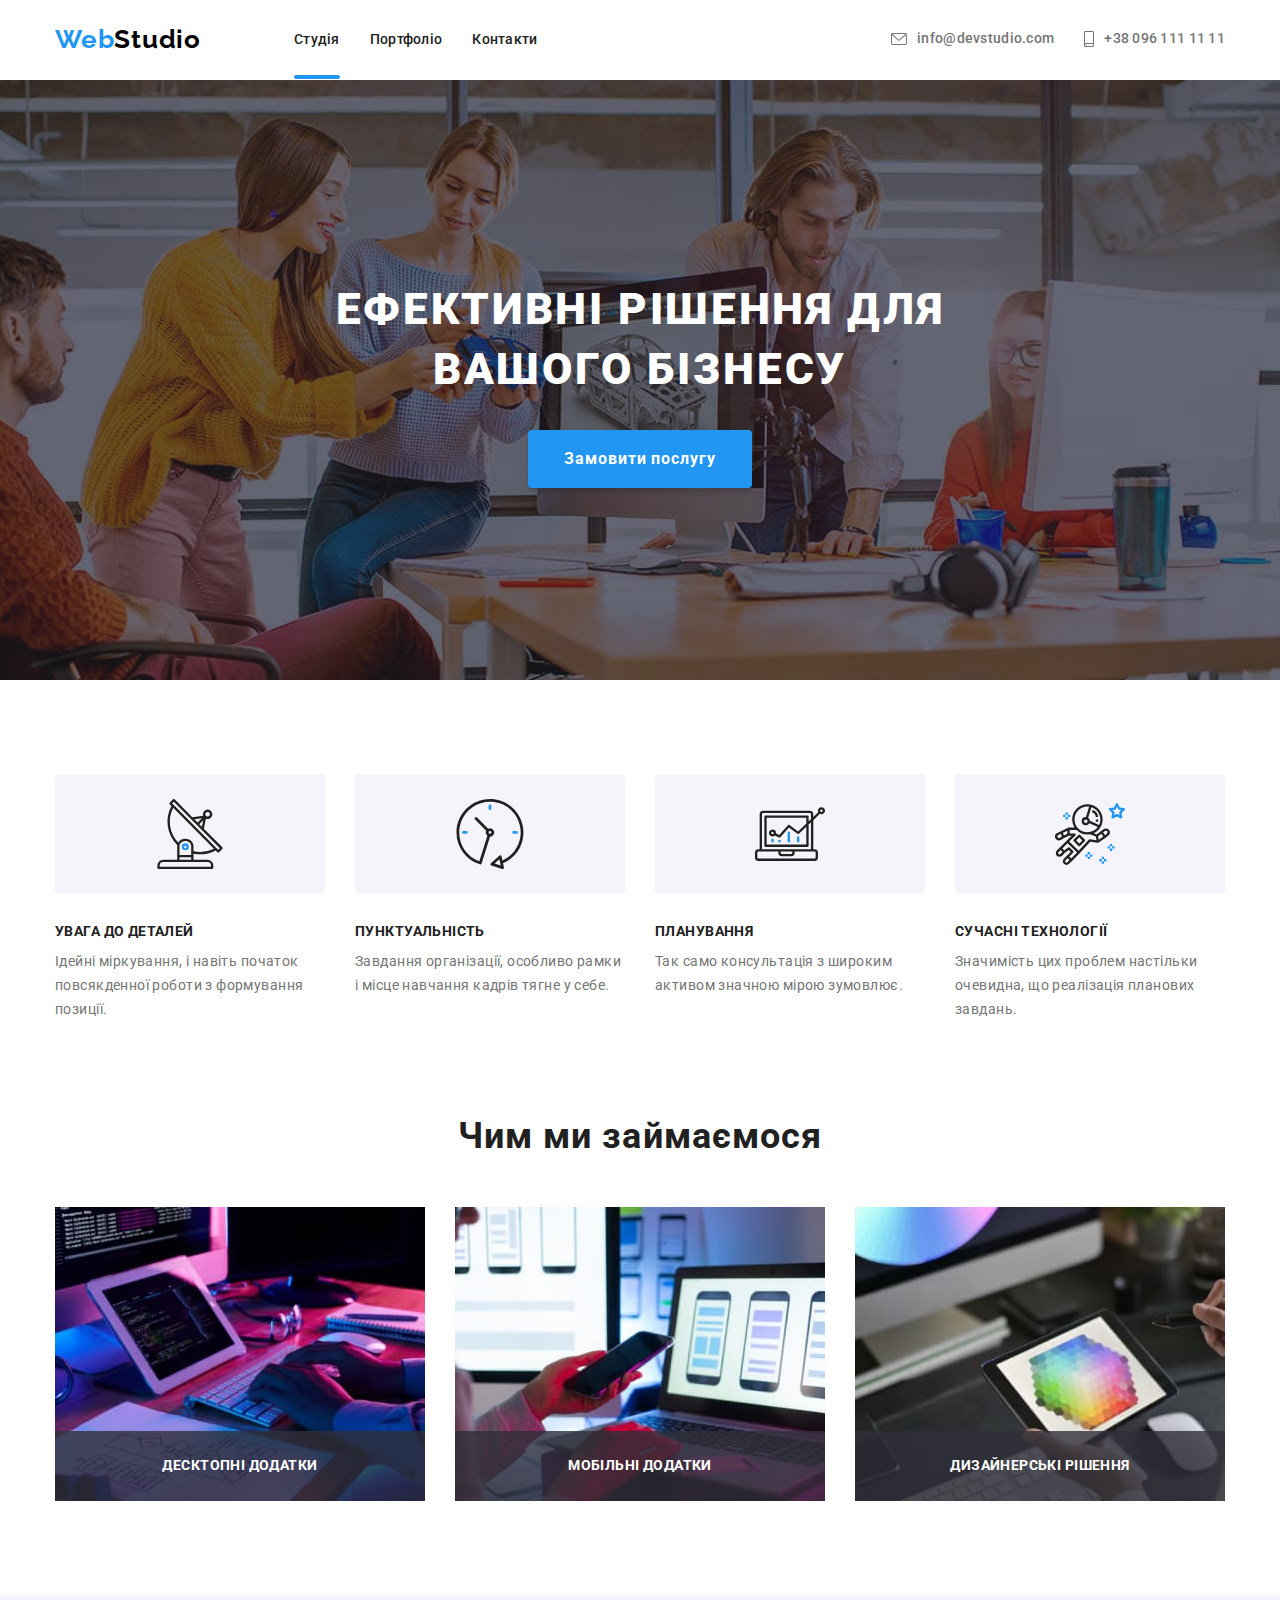
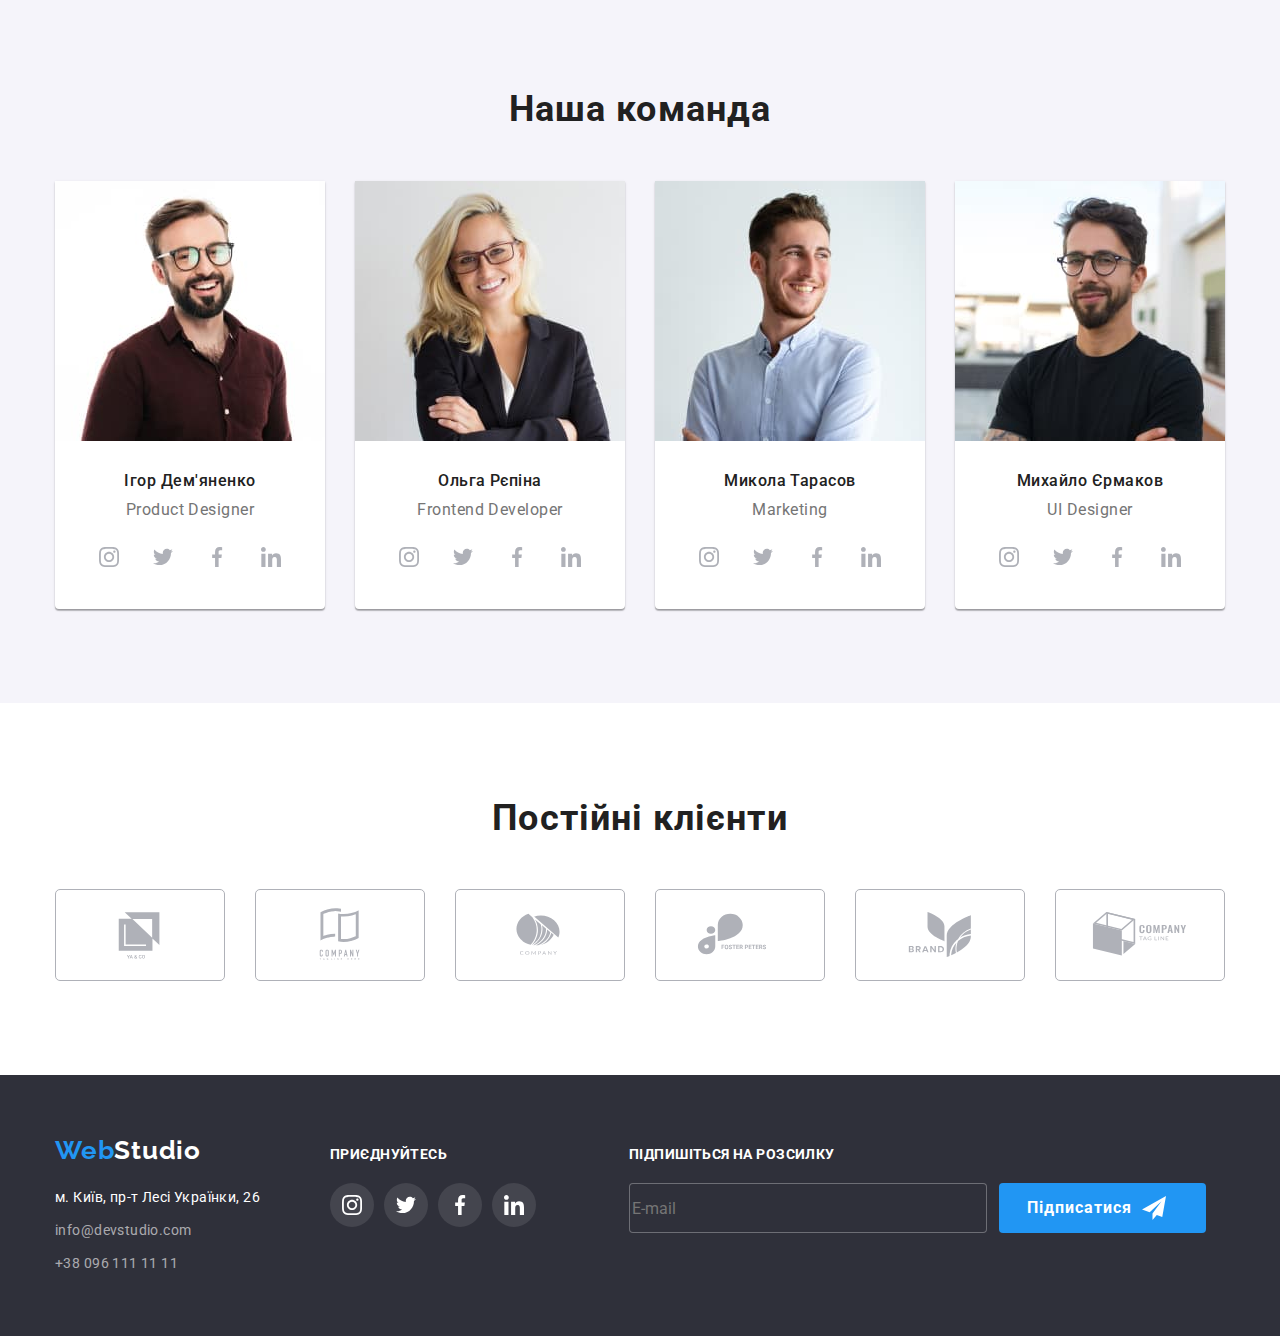
==== index.html @ b19c4679 "start" ====
<!DOCTYPE html>
<html lang="uk">

<head>
  <meta charset="UTF-8">
  <meta http-equiv="X-UA-Compatible" content="IE=edge">
  <meta name="viewport" content="width=device-width, initial-scale=1.0">
  <title>Студія</title>
  <link rel="preconnect" href="https://fonts.googleapis.com">
  <link rel="preconnect" href="https://fonts.gstatic.com" crossorigin>
  <link href="https://fonts.googleapis.com/css2?family=Raleway:wght@700&family=Roboto:wght@400;500;700;900&display=swap"
    rel="stylesheet">
  <link rel="stylesheet" href="https://cdnjs.cloudflare.com/ajax/libs/modern-normalize/1.1.0/modern-normalize.min.css">
  <!-- <link rel="stylesheet" href="./css/styles.css"> -->
  <link rel="stylesheet" href="./css/main.min.css">
</head>

<body class="site-body">
  <header class="header">
    <div class="container wrapper">
      <nav class="menu">
        <a href="" class="header-logo link"><span class="span-logo">Web</span>Studio</a>
        <ul class="header-list list">
          <li class="menu__item"><a class="menu__link current link" href="./index.html">Студія</a></li>
          <li class="menu__item"><a class="menu__link link" href="./portfolio.html">Портфоліо</a></li>
          <li class="menu__item"><a class="menu__link link" href="">Контакти</a></li>
        </ul>
      </nav>
      <ul class="header-contact list">
        <li class="header-contact__item"><a class="header-contact__mail  link" href="mailto:info@devstudio.com">
            <svg class="header-contact__icon" width="16" height="12">
              <use href="./images/symbol-defs.svg#icon-envelope"></use>
            </svg>info@devstudio.com</a>
        </li>
        <li class="header-contact__item"><a class="header-contact__tel  link" href="tel:+380961111111">
            <svg class="header-contact__icon" width="10" height="16">
              <use href="./images/symbol-defs.svg#icon-smartphone"></use>
            </svg>+38 096 111 11 11</a></li>
      </ul>
    </div>
  </header>
  <main>
    <section class="content overlay">
      <div class="container">
        <h1 class="content-title">Ефективні рішення для вашого бізнесу</h1>
        <button type="button" class="content-btn link" data-modal-open>Замовити послугу</button>
      </div>
    </section>
    <section class="text">
      <div class="container">
        <h2 class="subject">Наші переваги</h2>
        <ul class="list">
          <li class="list-desc icon-antenna">
            <h3 class="text-caption">Увага до деталей</h3>
            <p class="text-desc">Ідейні міркування, і навіть початок повсякденної роботи з формування позиції.</p>
          </li>
          <li class="list-desc icon-clock">
            <h3 class="text-caption">Пунктуальність</h3>
            <p class="text-desc">Завдання організації, особливо рамки і місце навчання кадрів тягне у себе.</p>
          </li>
          <li class="list-desc icon-diagram">
            <h3 class="text-caption">Планування</h3>
            <p class="text-desc">Так само консультація з широким активом значною мірою зумовлює.</p>
          </li>
          <li class="list-desc icon-astronaut">
            <h3 class="text-caption">Сучасні технології</h3>
            <p class="text-desc">Значимість цих проблем настільки очевидна, що реалізація планових завдань.</p>
          </li>
        </ul>
      </div>
    </section>
    <section class="main">
      <div class="container">
        <h2 class="main-subtitle">Чим ми займаємося</h2>
        <ul class="list">
          <li>
            <div class="main-list-img">
              <img src="./images/box-1.jpg" alt="програмуємо" class="" width="370" height="294">
              <p class="label">Десктопні додатки</p>
            </div>
          </li>
          <li>
            <div class="main-list-img">
              <img src="./images/box-2.jpg" alt="тестуємо" class="" width="370" height="294">
              <p class="label">Мобільні додатки</p>
            </div>
          </li>
          <li>
            <div class="main-list-img">
              <img src="./images/box-3.jpg" alt="створюємо" class="" width="370" height="294">
              <p class="label">Дизайнерські рішення</p>
            </div>
          </li>
        </ul>
      </div>
    </section>
    <section class="headline">
      <div class="container">
        <h2 class="headline-title">Наша команда</h2>
        <ul class="list headline-container">
          <li class="headline-img"><img class="" src="./images/img.jpg" alt="Ігор Дем'яненко" width="270" height="260">
            <div class="desc-text">
              <h3 class="headline-desc">Ігор Дем'яненко</h3>
              <p class="headline-text">Product Designer</p>
              <ul class="headline-soc list">
                <li class="headline-social">
                  <a href="" class="social-soc link">
                    <svg class="headline-social-soc" width="20" height="20">
                      <use href="./images/symbol-defs.svg#icon-instagram"></use>
                    </svg>
                  </a>
                </li>
                <li class="headline-social">
                  <a href="" class="social-soc link">
                    <svg class="headline-social-soc" width="20" height="20">
                      <use href="./images/symbol-defs.svg#icon-twitter"></use>
                    </svg>
                  </a>
                </li>
                <li class="headline-social">
                  <a href="" class="social-soc link">
                    <svg class="headline-social-soc" width="20" height="20">
                      <use href="./images/symbol-defs.svg#icon-facebook"></use>
                    </svg>
                  </a>
                </li>
                <li class="headline-social">
                  <a href="" class="social-soc link">
                    <svg class="headline-social-soc" width="20" height="20">
                      <use href="./images/symbol-defs.svg#icon-linkedin"></use>
                    </svg>
                  </a>
                </li>
              </ul>
            </div>
          </li>
          <li class="headline-img"><img class="" src="./images/img-1.jpg" alt="Ольга Рєпіна" width="270" height="260">
            <div class="desc-text">
              <h3 class="headline-desc">Ольга Рєпіна</h3>
              <p class="headline-text">Frontend Developer</p>
              <ul class="headline-soc list">
                <li class="headline-social">
                  <a href="" class="social-soc link">
                    <svg class="headline-social-soc" width="20" height="20">
                      <use href="./images/symbol-defs.svg#icon-instagram"></use>
                    </svg>
                  </a>
                </li>
                <li class="headline-social">
                  <a href="" class="social-soc link">
                    <svg class="headline-social-soc" width="20" height="20">
                      <use href="./images/symbol-defs.svg#icon-twitter"></use>
                    </svg>
                  </a>
                </li>
                <li class="headline-social">
                  <a href="" class="social-soc link">
                    <svg class="headline-social-soc" width="20" height="20">
                      <use href="./images/symbol-defs.svg#icon-facebook"></use>
                    </svg>
                  </a>
                </li>
                <li class="headline-social">
                  <a href="" class="social-soc link">
                    <svg class="headline-social-soc" width="20" height="20">
                      <use href="./images/symbol-defs.svg#icon-linkedin"></use>
                    </svg>
                  </a>
                </li>
              </ul>
            </div>
          </li>
          <li class="headline-img"><img class="" src="./images/img-2.jpg" alt="Микола Тарасов" width="270" height="260">
            <div class="desc-text">
              <h3 class="headline-desc">Микола Тарасов</h3>
              <p class="headline-text">Marketing</p>
              <ul class="headline-soc list">
                <li class="headline-social">
                  <a href="" class="social-soc link">
                    <svg class="headline-social-soc" width="20" height="20">
                      <use href="./images/symbol-defs.svg#icon-instagram"></use>
                    </svg>
                  </a>
                </li>
                <li class="headline-social">
                  <a href="" class="social-soc link">
                    <svg class="headline-social-soc" width="20" height="20">
                      <use href="./images/symbol-defs.svg#icon-twitter"></use>
                    </svg>
                  </a>
                </li>
                <li class="headline-social">
                  <a href="" class="social-soc link">
                    <svg class="headline-social-soc" width="20" height="20">
                      <use href="./images/symbol-defs.svg#icon-facebook"></use>
                    </svg>
                  </a>
                </li>
                <li class="headline-social">
                  <a href="" class="social-soc link">
                    <svg class="headline-social-soc" width="20" height="20">
                      <use href="./images/symbol-defs.svg#icon-linkedin"></use>
                    </svg>
                  </a>
                </li>
              </ul>
            </div>
          </li>
          <li class="headline-img"><img class="" src="./images/img-3.jpg" alt="Михайло Єрмаков" width="270"
              height="260">
            <div class="desc-text">
              <h3 class="headline-desc">Михайло Єрмаков</h3>
              <p class="headline-text">UI Designer</p>
              <ul class="headline-soc list">
                <li class="headline-social">
                  <a href="" class="social-soc link">
                    <svg class="headline-social-soc" width="20" height="20">
                      <use href="./images/symbol-defs.svg#icon-instagram"></use>
                    </svg>
                  </a>
                </li>
                <li class="headline-social">
                  <a href="" class="social-soc link">
                    <svg class="headline-social-soc" width="20" height="20">
                      <use href="./images/symbol-defs.svg#icon-twitter"></use>
                    </svg>
                  </a>
                </li>
                <li class="headline-social">
                  <a href="" class="social-soc link">
                    <svg class="headline-social-soc" width="20" height="20">
                      <use href="./images/symbol-defs.svg#icon-facebook"></use>
                    </svg>
                  </a>
                </li>
                <li class="headline-social">
                  <a href="" class="social-soc link">
                    <svg class="headline-social-soc" width="20" height="20">
                      <use href="./images/symbol-defs.svg#icon-linkedin"></use>
                    </svg>
                  </a>
                </li>
              </ul>
            </div>
          </li>
        </ul>
      </div>
    </section>
    <section class="company">
      <div class="container">
        <h2 class="logo-container">Постійні клієнти</h2>
        <ul class="company-container list">
          <li class="company-list">
            <a href="" class="company-container-list link">
              <svg width="106" height="60">
                <use href="./images/symbol-defs.svg#icon-Logo-1"></use>
              </svg>
            </a>
          </li>
          <li class="company-list">
            <a href="" class="company-container-list link">
              <svg width="106" height="60">
                <use href="./images/symbol-defs.svg#icon-Logo-2"></use>
              </svg>
            </a>
          </li>
          <li class="company-list">
            <a href="" class="company-container-list link">
              <svg width="106" height="60">
                <use href="./images/symbol-defs.svg#icon-Logo-3"></use>
              </svg>
            </a>
          </li>
          <li class="company-list">
            <a href="" class="company-container-list link">
              <svg width="106" height="60">
                <use href="./images/symbol-defs.svg#icon-Logo-4"></use>
              </svg>
            </a>
          </li>
          <li class="company-list">
            <a href="" class="company-container-list link">
              <svg width="106" height="60">
                <use href="./images/symbol-defs.svg#icon-Logo-5"></use>
              </svg>
            </a>
          </li>
          <li class="company-list">
            <a href="" class="company-container-list link">
              <svg width="106" height="60">
                <use href="./images/symbol-defs.svg#icon-Logo-6"></use>
              </svg>
            </a>
          </li>
        </ul>
      </div>
    </section>
  </main>
  <footer class="footer">
    <div class="container adress-part">
      <div class="">
        <a class="footer__logo link" href=""><span class="footer-span-logo">Web</span>Studio</a>
        <address class="footer__address">
          <ul class="list footer__list">
            <li class="list-footer"><a class="footer__list__gps link" href="https://goo.gl/maps/CPtrU1FHBa2aNyZL9"
                target="_blank" rel="noopener noreferrer nofollow">м. Київ, пр-т Лесі Українки, 26</a>
            </li>
            <li class="list-footer"><a class="footer__list__mail link"
                href="mailto:info@devstudio.com">info@devstudio.com</a>
            </li>
            <li><a class="footer__list__tel link" href="tel:+380961111111">+38 096 111 11 11</a></li>
          </ul>
        </address>
      </div>
      <div class="social__container">
        <h2 class="social__container__title">Приєднуйтесь</h2>
        <ul class="footer__soc list">
          <li class="footer__soc__iten"><a href="" class="footer__soc__link link">
              <svg width="20" height="20">
                <use href="./images/symbol-defs.svg#icon-instagram"></use>
              </svg>
            </a></li>
          <li class="footer__soc__iten"><a href="" class="footer__soc__link link">
              <svg width="20" height="20">
                <use href="./images/symbol-defs.svg#icon-twitter"></use>
              </svg>
            </a></li>
          <li class="footer__soc__iten"><a href="" class="footer__soc__link link">
              <svg width="20" height="20">
                <use href="./images/symbol-defs.svg#icon-facebook"></use>
              </svg>
            </a></li>
          <li class="footer__soc__iten"><a href="" class="footer__soc__link link">
              <svg width="20" height="20">
                <use href="./images/symbol-defs.svg#icon-linkedin"></use>
              </svg>
            </a></li>
        </ul>
      </div>
      <form class="form-mailing-list">
        <div class="mailing">
          <h2 class="mailing__title">Підпишіться на розсилку</h2>
          <div class="mailing__footer">
            <label>
              <input type="email" name="user-email" placeholder="E-mail" required class="mailing__list__mail">
            </label>
            <button type="submit" class="mailing__list__btn">Підписатися
              <svg class="mailing__list__icon" width="24" height="24">
                <use href="./images/symbol-defs.svg#icon-icon-send-1"></use>
              </svg>
            </button>
          </div>
        </div>
      </form>
    </div>
  </footer>
  <div class="backdrop is-hidden" data-modal>
    <div class="modal">
      <button type="button" class="modal-close" data-modal-close>
        <svg class="modal-close-icon" width="18" height="18">
          <use href="./images/symbol-defs.svg#icon-close"></use>
        </svg>
      </button>
      <p class="form-title">Залиште свої дані, ми вам передзвонимо</p>
      <form class="modal-form">
        <label class="modal-title">Ім'я</label>
        <div class="input-wrap">
          <input type="text" name="user-name" placeholder="Введіть ім'я" class="modal-input" required>
          <svg class="icon-wrap" width="18" height="18">
            <use href="./images/symbol-defs.svg#icon-person-black"></use>
          </svg>
        </div>
        <label class="modal-title">Телефон</label>
        <div class="input-wrap">
          <input type="tel" name="user-phone" placeholder="Номер телефону" class="modal-input" required>
          <svg class="icon-wrap" width="18" height="18">
            <use href="./images/symbol-defs.svg#icon-phone-black"></use>
          </svg>
        </div>
        <label class="modal-title">Пошта</label>
        <div class="input-wrap">
          <input type="email" name="user-email" placeholder="Пошта" class="modal-input" required>
          <svg class="icon-wrap" width="18" height="18">
            <use href="./images/symbol-defs.svg#icon-email-black"></use>
          </svg>
        </div>
        <label class="modal-title">Коментар</label>
        <div class="form-textarea"><textarea name="feedback" rows="5" placeholder="Введіть текст"
            class="modal-textarea"></textarea></div>
        <div class="input-wrap-submit">
          <label class="modal-title-submit">
            <input class="checkbox" type="checkbox" name="hobby" />
            <span class="icon-checkbox"></span>
            Погоджуюся з розсилкою та приймаю <span class="span-text">Умови
              договору</span></label>
        </div>
        <button type="submit" class="form-btn">Відправити</button>
      </form>
    </div>
  </div>
  <script src="./Js/modal.js"></script>

</body>

</html>
---- css/styles.css ----
.site-body {
    font-family: 'Roboto', sans-serif;
        background: #FFFFFF;

}
.list {
    list-style: none;
    display: flex;
    gap: 30px;
}

.link {
    text-decoration: none;
}

.link:hover{
    color: #2196F3;
}

.link:focus{
    color: #2196F3;
}

p, h1, h2, h3, h4, h5, h6{
    margin: 0;
} 
ul, ol{
    margin: 0;
    padding-left: 0;
}
img {
    display: block;
}

.current{
    position: relative;
    bottom: 0;
}

.current::after{
    position: absolute;
    bottom: -32px;
    content: '';
    display: block;
    width: 100%;
    height: 4px;
    background-color: #2196F3;
    border-radius: 2px;
}
/*------------------------HEADER----------------*/
.header{
    background: #FFFFFF;
    padding-top: 24px;
    padding-bottom: 25px;
}

.container{
    width: 1200px;
    padding-left: 15px;
    padding-right: 15px;
    margin: 0 auto;
}

.wrapper{
    display: flex;
    justify-content: space-between;
    align-items: center;
}

.header-container{
    display: flex;
    align-items: center;
}

.content-btn{
    cursor: pointer;
    border-radius: 4px;
    background: #2196F3;
        box-shadow: 0px 4px 4px rgba(0, 0, 0, 0.15);
}

.header-logo {
    font-family: 'Raleway', sans-serif;
        font-weight: 700;
        font-size: 26px;
        line-height: 1.19;
        letter-spacing: 0.03em;
        color: #000000;
        transition-property: color;
        transition-duration: 250ms;
        transition-timing-function: cubic-bezier(0.4, 0, 0.2, 1);
}

.header-list{
    margin-left: 93px;
}

.header-list-item{
    display: flex;
}

.header-list .header-link.current{
 color: #2196F3;
}

.span-logo{
    color: #2196F3;
}

.header-link {
        font-weight: 500;
        font-size: 14px;
        line-height: 1.14;
        letter-spacing: 0.02em;
        color: #212121;
        transition-property: color;
        transition-duration: 250ms;
        transition-timing-function: cubic-bezier(0.4, 0, 0.2, 1);
}


.header-mail {
    font-weight: 500;
        font-size: 14px;
        line-height: 1.14;
        letter-spacing: 0.02em;
        color: #757575;
        display: flex;
        align-items: center;
        transition-property: color;
        transition-duration: 250ms;
        transition-timing-function: cubic-bezier(0.4, 0, 0.2, 1);
}

.header-mail-item{
    fill: currentColor;
    margin-right: 10px;
}

.header-tel-item{
    fill: currentColor;
    margin-right: 10px;
}

.header-tel {
    font-weight: 500;
        font-size: 14px;
        line-height: 1.14;
        letter-spacing: 0.02em;
        color: #757575;
        display: flex;
    align-items: center;
    transition-property: color;
    transition-duration: 250ms;
    transition-timing-function: cubic-bezier(0.4, 0, 0.2, 1);
}

.header-item{
}

.header-list-item{
    display: flex;
    align-items: center;
}
/*-------------------------MAIN-------------------*/
.content {
    background: #2F303A;
    padding-top: 200px;
    padding-bottom: 200px;
}

.overlay{
    max-width: 1600px;
    height: 600px;
    margin-left: auto;
    margin-right: auto;
    background-image: linear-gradient(rgba(47, 48, 58, 0.4), rgba(47, 48, 58, 0.4)),
    url(../images/Imgb-1.jpg);
    
    background-size: cover;
    background-position: center;
    background-repeat: no-repeat;
}

.content-title {
    font-weight: 900;
    font-size: 44px;
    line-height: 1.36;
    text-align: center;
    letter-spacing: 0.06em;
    text-transform: uppercase;
    color: #FFFFFF;
    width: 696px;
    margin-left: 452px;
    margin-right: 452px;
    margin: 0 auto;
    margin-bottom: 30px;
}

.content-btn {
    font-family: inherit;
    font-weight: 700;
        font-size: 16px;
        line-height: 1.88;
        letter-spacing: 0.06em;
        color: #FFFFFF;
        margin: 0 auto;
        display: flex;
        padding: 10px 32px;
        background: #2196F3;
        border: 4px solid #2196F3;
        transition-property: background-color, transform;
        transition-duration: 250ms;
        transition-timing-function: cubic-bezier(0.4, 0, 0.2, 1);
}

.text{
   padding-top: 94px;
   padding-bottom: 94px;
}

.subject {
    font-weight: 700;
        font-size: 24px;
        line-height: 1.19;
        align-items: center;
        text-align: center;
                position: absolute;
                width: 1px;
                height: 1px;
                margin: -1px;
                border: 0;
                padding: 0;
        
                white-space: nowrap;
                clip-path: inset(100%);
                clip: rect(0 0 0 0);
                overflow: hidden;
}

.icon-antenna::before{
    display: block;
    content: "";
    height: 120px;
    background: #F5F4FA;
        border-radius: 4px;
    background-image:url(../images/antenna-1.svg);
    background-repeat: no-repeat;
    background-position: center;
    margin-bottom: 30px;
}

.icon-clock::before{
    display: block;
    content: "";
    height: 120px;
    background: #F5F4FA;
    border-radius: 4px;
    background-image: url(../images/clock-1.svg);
    background-repeat: no-repeat;
    background-position: center;
    margin-bottom: 30px;
}

.icon-diagram::before{
    display: block;
    content: "";
    height: 120px;
    background: #F5F4FA;
    border-radius: 4px;
    background-image: url(../images/diagram-1.svg);
    background-repeat: no-repeat;
    background-position: center;
    margin-bottom: 30px;
}

.icon-astronaut::before{
    display: block;
    content: "";
    height: 120px;
    background: #F5F4FA;
    border-radius: 4px;
    background-image: url(../images/astronaut-1.svg);
    background-repeat: no-repeat;
    background-position: center;
    margin-bottom: 30px;
}

.text-caption {
    font-weight: 700;
        font-size: 14px;
        line-height: 1.14;
        letter-spacing: 0.03em;
        text-transform: uppercase;
        color: #212121;
        margin-bottom: 10px;
    }

.text-desc {
        font-size: 14px;
        line-height: 1.71;
        letter-spacing: 0.03em;
        color: #757575;
}

.list-desc{
width: 270px;
}

.main{
    padding-bottom: 94px;
}

.main-subtitle {
    font-weight: 700;
        font-size: 36px;
        line-height: 1.16;
        text-align: center;
        letter-spacing: 0.03em;
        color: #212121;
        margin-bottom: 50px;
}


.main-list-img{
    position: relative;
}

.label{
    font-weight: 700;
    font-size: 14px;
    line-height: 1.14;
    text-align: center;
    letter-spacing: 0.03em;
    text-transform: uppercase;
    color: #FFFFFF;
}

.label{
    position: absolute;
    width: 370px;
    height: 70px;
    background: rgba(47, 48, 58, 0.8);
    padding-top: 27px;
    bottom: 0;
}

.headline {
    background: #F5F4FA;
    padding-top: 94px;
    padding-bottom: 94px;
}

.headline-title {
    font-weight: 700;
        font-size: 36px;
        line-height: 1.16;
        text-align: center;
        letter-spacing: 0.03em;
        color: #212121;
        margin-bottom: 50px;
}

.headline-container{
}

.headline-img{
    background: #FFFFFF;
        box-shadow: 0px 1px 3px rgba(0, 0, 0, 0.12), 0px 1px 1px rgba(0, 0, 0, 0.14), 0px 2px 1px rgba(0, 0, 0, 0.2);
        border-radius: 0px 0px 4px 4px;
}

.headline-desc {
    font-weight: 500;
        font-size: 16px;
        line-height: 1.19;
        text-align: center;
        letter-spacing: 0.03em;
        color: #212121;
        margin-bottom: 10px;
}

.headline-text {
        line-height: 1.19;
        text-align: center;
        letter-spacing: 0.03em;
        color: #757575;
}

.desc-text{
    padding-top: 30px;
    padding-bottom: 30px;
}
.headline-soc {
    display: flex;
    justify-content: center;
    gap: 10px;
    margin-top: 16px;
}

.headline-social {
    width: 44px;
    height: 44px;
}

.social-soc {
    width: 100%;
    height: 100%;
    border-radius: 50%;
    display: flex;
    align-items: center;
    justify-content: center;
    fill: #AFB1B8;
    transition-property: fill, background-color;
    transition-duration: 250ms;
    transition-timing-function: cubic-bezier(0.4, 0, 0.2, 1);
}

.social-soc:hover,
.social-soc:focus{
    background-color: #2196F3;
    fill: #FFFFFF;
}

.company{
    padding-top: 94px;
    padding-bottom: 94px;
}

.logo-container{
    font-weight: 700;
    font-size: 36px;
    line-height: 42px;
    text-align: center;
    letter-spacing: 0.03em;
    color: #212121;
    margin-bottom: 50px;
}

.company-container{
    display: flex;
    gap: 30px;
}

.company-list{
    width: calc((100% - 150px) / 6);
    height: 92px;
}

.company-container-list{
    width: 100%;
    height: 100%;
    border: 1px solid #AFB1B8;
    border-radius: 5px;
    display: flex;
    align-items: center;
    justify-content: center;
    fill: #AFB1B8;
    transition-property: border, fill;
    transition-duration: 250ms;
    transition-timing-function: cubic-bezier(0.4, 0, 0.2, 1);
}

.company-container-list:hover,
.company-container-list:focus{
    fill:#2196F3;
    border: 1px solid #2196F3
}
/*-----------------------FOOTER-------------------------*/
.footer {
    background: #2F303A;
    padding-top: 60px;
    padding-bottom: 60px;
}

.adress-part{
    display:flex ;
    align-items: baseline
}

.footer-address {
        font-style: normal;
        margin-top: 20px;
}

.foter-list{
    display: inline;
}

.footer-logo {
    font-family: 'Raleway', sans-serif;
        font-weight: 700;
        font-size: 26px;
        line-height: 1.19;
        letter-spacing: 0.03em;
        color: #FFFFFF;
        transition-duration: 250ms;
        transition-timing-function: cubic-bezier(0.4, 0, 0.2, 1);
}

.footer-span-logo{
    color: #2196F3;
}

.list-footer:not(:last-child){
    margin-bottom: 9px;

}

.footer-address-gps {
    margin-bottom: 9px;
    font-size: 14px;
        line-height: 1.71;
        letter-spacing: 0.03em;
        color: #FFFFFF;
        transition-duration: 250ms;
        transition-timing-function: cubic-bezier(0.4, 0, 0.2, 1);
        
}

.footer-mail {
    margin-bottom: 9px;
        font-size: 14px;
        line-height: 1.71;
        letter-spacing: 0.03em;
        color: rgba(255, 255, 255, 0.6);
        transition-duration: 250ms;
        transition-timing-function: cubic-bezier(0.4, 0, 0.2, 1);
}
.footer-tel {
        font-size: 14px;
        line-height: 1.71;
        letter-spacing: 0.03em;
        color: rgba(255, 255, 255, 0.6);
        transition-duration: 250ms;
        transition-timing-function: cubic-bezier(0.4, 0, 0.2, 1);
}


.soc-title{
    font-weight: 700;
    font-size: 14px;
    line-height: 1.14;
    letter-spacing: 0.03em;
    text-transform: uppercase;
    color: #FFFFFF;
    margin-bottom: 20px;
}

.footer-social{
    width: 44px;
    height: 44px;
}

.footer-social-soc{
    width: 100%;
    height: 100%;
    border-radius: 50%;
    display: flex;
    align-items: center;
    justify-content: center;
    fill: #FFFFFF;
    background: rgba(255, 255, 255, 0.1);
    transition-property: background-color;
    transition-duration: 250ms;
    transition-timing-function: cubic-bezier(0.4, 0, 0.2, 1);
}

.footer-social-soc:hover,
.footer-social-soc:focus{
    background-color: #2196F3;
    fill: #FFFFFF;
}

.footer-soc-title{
    display: flex;
    justify-content: center;
    gap: 10px;
}

.social-container{
    margin-left: 70px;
}

.mailing-list {
    margin-left: 93px;
    display: block;
}

.mailing-list-title {
    font-weight: 700;
        font-size: 14px;
        line-height: 1.14;
        letter-spacing: 0.03em;
        text-transform: uppercase;
        color: #FFFFFF;
        margin-bottom: 20px;
}

.mailing-list-footer{
    text-align: center;
    position: relative;
    display: flex;
}

.mailing-list-mail {
        background: #2F303A;
        box-sizing: border-box;
        width: 358px;
        height: 50px;
        left: 815px;
        top: 2784px;
        border: 1px solid rgba(255, 255, 255, 0.3);
        border-radius: 4px;
        transition-property: transform, filter;
            transition-duration: 250ms;
            transition-timing-function: cubic-bezier(0.4, 0, 0.2, 1);
            margin-right: 12px;
}

.mailing-list-mail:focus{
    filter: drop-shadow(0px 4px 4px rgba(0, 0, 0, 0.15));
    border: 1px solid #2196F3;
}

.mailing-list-btn {
    display: flex;
    padding-top: 5px;
    padding-right: 28px;
    padding-bottom: 5px;
    padding-left: 28px;
        left: 1185px;
        top: 2784px;
        background: #2196F3;
        border-radius: 4px;
        border: none;
        cursor: pointer;
        font-weight: 700;
            font-size: 16px;
            line-height: 2.4;
            align-items: center;
            text-align: center;
            letter-spacing: 0.06em;
            color: #FFFFFF;
            padding-right: 40px;
            transition-property: box-shadow;
                transition-duration: 250ms;
                transition-timing-function: cubic-bezier(0.4, 0, 0.2, 1);
}

.mailing-list-btn:hover, .mailing-list-btn:focus{
    box-shadow: 0px 4px 4px rgba(0, 0, 0, 0.15);
}

.mailing-list-icon {
   /* position: absolute;*/
        fill: #FFFFFF;
        margin-left: 10px;
/*
        bottom: 50%;
        transform: translateY(50%);*/
}
/*-------------------------PORTFOLIO-------------------------*/
/*--------------------------MAIN------------------------------*/
.header-body{
    border-bottom: 1px solid #ECECEC;
}

.main-btn{
    font-family: inherit;
    font-weight: 500;
        font-size: 16px;
        line-height: 1.62;
        text-align: center;
        letter-spacing: 0.03em;
        color: #212121;
        transition-property: background-color, box-shadow, color;
        transition-duration: 250ms;
        transition-timing-function: cubic-bezier(0.4, 0, 0.2, 1);
}

/*.container-main:hover,
.container-main:focus{
    box-shadow: 0px 3px 1px rgba(0, 0, 0, 0.1), 0px 1px 2px rgba(0, 0, 0, 0.08), 0px 2px 2px rgba(0, 0, 0, 0.12);
        border-radius: 4px;
        background-color: #2196F3;
            color: #FFFFFF;
}*/

.main-btn:hover,
.main-btn:focus{
    background-color: #2196F3;
    color: #FFFFFF;
    box-shadow: 0px 3px 1px rgba(0, 0, 0, 0.1), 0px 1px 2px rgba(0, 0, 0, 0.08), 0px 2px 2px rgba(0, 0, 0, 0.12);
}

.main-title{
    font-weight: 700;
        font-size: 18px;
        line-height: 2;
        letter-spacing: 0.06em;
        color: #212121;
        margin-bottom: 4px;
        transition-duration: 250ms;
        transition-timing-function: cubic-bezier(0.4, 0, 0.2, 1);
}
.main-text{
        line-height: 1.88;
        letter-spacing: 0.03em;
        color: #757575;
        transition-duration: 250ms;
        transition-timing-function: cubic-bezier(0.4, 0, 0.2, 1);
}

.main-btn{
    cursor: pointer;
    background: #F5F4FA;
    border-radius: 4px;
    /*box-shadow: 0px 3px 1px rgba(0, 0, 0, 0.1), 0px 1px 2px rgba(0, 0, 0, 0.08), 0px 2px 2px rgba(0, 0, 0, 0.12);*/
    border: none;
    padding-left: 22px;
    padding-right: 22px;
    padding-top: 6px;
    padding-bottom: 6px;
}

.main-container-list{
    padding-top: 94px;
    padding-bottom: 34px;
}

.container-list{
    display: flex;
    flex-wrap: wrap;
    flex-basis: calc(100% / 3);
    margin-bottom: 50px;
}

.container-card{
    display: block;
    transition-property: background-color, transform, box-shadow;
    transition-duration: 250ms;
    transition-timing-function: cubic-bezier(0.4, 0, 0.2, 1);
}

.box{
    position: relative;
    overflow: hidden;
    display: flex; 
    
    
}

/*.box:hover::before{
opacity: 1;
}*/

/*.box::before{
    position: absolute;
    content: '';
    display: inline-block;
    opacity: 0;
    width: 100%;
    height: 100%;
    transform: translateY(100%);
    transition: transform 250ms ease;
}*/


.container-card:hover .box,
.container-card:hover .box-text {
    opacity: 1;
    transform: translateY(0);
    box-shadow: 0px 1px 1px rgba(0, 0, 0, 0.12),
            0px 4px 4px rgba(0, 0, 0, 0.06),
            1px 4px 6px rgba(0, 0, 0, 0.16);
    
}
.container-card:focus .box,
.container-card:focus .box-text {
    opacity: 1;
    transform: translateY(0);
    box-shadow: 0px 1px 1px rgba(0, 0, 0, 0.12),
            0px 4px 4px rgba(0, 0, 0, 0.06),
            1px 4px 6px rgba(0, 0, 0, 0.16);

}

.box-text{
    position: absolute;
    font-weight: 400;
    font-size: 18px;
    line-height: 1.56;
    letter-spacing: 0.03em;
    color: #FFFFFF;
    opacity: 0;
    background-color: rgba(33, 150, 243, 0.9);
    display: inline-block;
    transform: translateY(100%);
    transition-duration: 250ms;
    transition-timing-function: cubic-bezier(0.4, 0, 0.2, 1);
    overflow: auto;
    padding-top: 63px;
    padding-left: 24px;
    padding-bottom: 63px;
    padding-right: 24px;
}

/*.container-card:hover,
.container-card:focus {
    box-shadow: 0px 1px 1px rgba(0, 0, 0, 0.12),
        0px 4px 4px rgba(0, 0, 0, 0.06),
        1px 4px 6px rgba(0, 0, 0, 0.16);
}*/

.main-list{
        background: #FFFFFF;
        width: 370px;
}
.main-container-btn{
    margin-bottom: 50px;
    display: flex;
    gap: 8px;
    justify-content: center
}

.img{
}

.main-img{
    padding-top: 20px;
    padding-bottom: 20px;
    padding-left: 24px;
    padding-right: 24px;
    border-right:1px solid #EEEEEE; ;
    border-bottom:1px solid #EEEEEE; ;
    border-left:1px solid #EEEEEE; ;
}



/*---------------------MODAL.JS----------------------------*/

.backdrop{
    width: 100%;
    height: 100%;
    background-color: rgba(0, 0, 0, 0.2);
    position: fixed;
    top: 0;
    transition: opacity 250ms linear, visibility 250ms linear;
}

.modal{
    width: 528px;
    height: 581px;
    position: absolute;
    background-color: #FFFFFF;;
    top: 50%;
    left: 50%;
    transform: translate(-50%, -50%);
    box-shadow: 0px 1px 3px rgba(0, 0, 0, 0.12), 0px 1px 1px rgba(0, 0, 0, 0.14), 0px 2px 1px rgba(0, 0, 0, 0.2);
    border-radius: 4px;
    transition: opacity 250ms linear;
    padding: 40px;
}

.modal-close{
    width: 30px;
    height: 30px;
    background-color: transparent;
    border: 1px solid #9da4bd;
    border-radius: 50%;
    position: absolute;
    right: 10px;
    top: 10px;
    display: flex;
    align-items: center;
    justify-content: center;
    cursor: pointer;
}

.modal-close:hover,
.modal-close:focus{
    fill: #2196F3;
}

.backdrop.is-hidden{
    visibility: hidden;
    opacity: 0;
    pointer-events: none;
}
/*-----------------------------------MODAL-FORM-------------------------------*/
.modal-form{
    display: block;
}

.input-wrap{
    margin-bottom: 10px;
    position: relative;
}

.form-title{
    font-weight: 700;
        font-size: 20px;
        line-height: 1.15;
        text-align: center;
        letter-spacing: 0.03em;
        color: #212121;
        margin-bottom: 12px;
}

.modal-title{
    display: flex;
    flex-direction: column;
    font-weight: 400;
        font-size: 12px;
        line-height: 1.16;
        letter-spacing: 0.01em;
        color: #757575;
    margin-bottom: 4px;
}
.modal-input{
        width: 100%;
        height: 40px;
        left: 576px;
        top: 314px;
        border: 1px solid rgba(33, 33, 33, 0.2);
        border-radius: 4px;
        outline: none;
        color: #757575;
        padding-left: 30px;
        padding-right: 30px;
        cursor: pointer;
        transition-property:border;
            transition-duration: 250ms;
            transition-timing-function: cubic-bezier(0.4, 0, 0.2, 1);
}

/*.modal-input::placeholder{
    color: #2196F3;
}*/

.modal-input:focus + .icon-wrap{
    fill: #2196F3;
}

.modal-input:focus{
    border: 1px solid #2196F3;
}

.modal-input::placeholder{
    font-size: 12px;
}

.modal-textarea::placeholder{
    font-size: 12px;
}

.icon-wrap{
    position: absolute;
    left: 12px;
    top: 50%;
    transform: translateY(-50%);
    transition-property: fill;
        transition-duration: 250ms;
        transition-timing-function: cubic-bezier(0.4, 0, 0.2, 1);
}

.form-textarea{
    margin-bottom: 20px;
}

.modal-textarea{
        width: 100%;
            height: 120px;
            left: 576px;
            top: 518px;
            border: 1px solid rgba(33, 33, 33, 0.2);
            border-radius: 4px;
        outline: none;
        color: #757575;
        padding-top: 12px;
        padding-left: 16px;
        resize: none;
        cursor: pointer;
        transition-property:border;
            transition-duration: 250ms;
            transition-timing-function: cubic-bezier(0.4, 0, 0.2, 1);
}

.modal-textarea:focus{
    border: 1px solid #2196F3;
}

.input-wrap-submit{
    display: flex;
        left: 12px;
        margin-bottom: 30px;
}

.checkbox{
    -webkit-appearance: none;
    -moz-appearance: none;
    appearance: none;
    position: absolute;
}

.icon-checkbox{
    display:inline-block;
    width: 15px;
    height: 15px;
    border: 2px solid #212121;
    border-radius: 4px;
    margin-right: 10px;
}

.checkbox:checked + .icon-checkbox{
   border-color: #2196F3;
    background-color: #2196F3;
    background-image: url(../images/icon-check-2-1.svg);
    background-size: contain;
    background-position: center;
    background-origin: border-box;
    background-repeat: no-repeat;
    
}

.modal-title-submit{
    display: flex;
    align-items: center;
        flex-direction: row;
        font-weight: 400;
        font-size: 12px;
        line-height: 1.16;
        letter-spacing: 0.01em;
        color: #757575;
        margin-left: 8px;
}

.span-text{
    font-weight: 400;
        font-size: 14px;
        line-height: 1.71;
        letter-spacing: 0.03em;
        text-decoration-line: underline;
        color: #2196F3;
        cursor: pointer;
}

.form-btn{
        font-weight: 700;
        font-size: 16px;
        line-height: 1.88;
        align-items: center;
        text-align: center;
        letter-spacing: 0.06em;
        color: #FFFFFF;
        padding-top: 10px;
        padding-right: 52px;
        padding-bottom: 10px;
        padding-left: 52px;
        left: 700px;
        top: 712px;
        background: #2196F3;
        border-radius: 4px;
        border: none;
        cursor: pointer;
        transition-property: background-color, transform, box-shadow;
            transition-duration: 250ms;
            transition-timing-function: cubic-bezier(0.4, 0, 0.2, 1);
            display: block;
            margin: 0 auto;
}

.form-btn:hover, .form-btn:focus{
    box-shadow: 0px 4px 4px rgba(0, 0, 0, 0.15);
}
---- css/main.min.css ----
p,h1,h2,h3,h4,h5,h6{margin:0}ul,ol{margin:0;padding-left:0}img{display:block}.site-body{font-family:"Roboto",sans-serif;background:#fff}.list{list-style:none;display:flex;gap:30px}.link{text-decoration:none}.link:hover{color:#2196f3}.link:focus{color:#2196f3}.current{position:relative;bottom:0}.current::after{position:absolute;bottom:-32px;content:"";display:block;width:100%;height:4px;background-color:#2196f3;border-radius:2px}.header{background:#fff;padding-top:24px;padding-bottom:25px}.container{width:1200px;padding-left:15px;padding-right:15px;margin:0 auto}.wrapper{display:flex;justify-content:space-between;align-items:center}.menu{display:flex;align-items:center}.content-btn{cursor:pointer;border-radius:4px;background:#2196f3;box-shadow:0px 4px 4px rgba(0,0,0,.15)}.header-logo{font-family:"Raleway",sans-serif;font-weight:700;font-size:26px;line-height:1.19;letter-spacing:.03em;color:#000;transition-property:color;transition-duration:250ms;transition-timing-function:cubic-bezier(0.4, 0, 0.2, 1)}.header-list{margin-left:93px}.header-list-item{display:flex}.header-list .header-link.current{color:#2196f3}.span-logo{color:#2196f3}.menu__link{font-weight:500;font-size:14px;line-height:1.14;letter-spacing:.02em;color:#212121;transition-property:color;transition-duration:250ms;transition-timing-function:cubic-bezier(0.4, 0, 0.2, 1)}.header-contact__mail{font-weight:500;font-size:14px;line-height:1.14;letter-spacing:.02em;color:#757575;display:flex;align-items:center;transition-property:color;transition-duration:250ms;transition-timing-function:cubic-bezier(0.4, 0, 0.2, 1)}.header-contact__icon{fill:currentColor;margin-right:10px}.header-contact__tel{font-weight:500;font-size:14px;line-height:1.14;letter-spacing:.02em;color:#757575;display:flex;align-items:center;transition-property:color;transition-duration:250ms;transition-timing-function:cubic-bezier(0.4, 0, 0.2, 1)}.header-contact{display:flex;align-items:center}.content{background:#2f303a;padding-top:200px;padding-bottom:200px}.overlay{max-width:1600px;height:600px;margin-left:auto;margin-right:auto;background-image:linear-gradient(rgba(47, 48, 58, 0.4), rgba(47, 48, 58, 0.4)),url(../images/Imgb-1.jpg);background-size:cover;background-position:center;background-repeat:no-repeat}.content-title{font-weight:900;font-size:44px;line-height:1.36;text-align:center;letter-spacing:.06em;text-transform:uppercase;color:#fff;width:696px;margin-left:452px;margin-right:452px;margin:0 auto;margin-bottom:30px}.content-btn{font-family:inherit;font-weight:700;font-size:16px;line-height:1.88;letter-spacing:.06em;color:#fff;margin:0 auto;display:flex;padding:10px 32px;background:#2196f3;border:4px solid #2196f3;transition-property:background-color,transform;transition-duration:250ms;transition-timing-function:cubic-bezier(0.4, 0, 0.2, 1)}.text{padding-top:94px;padding-bottom:94px}.subject{font-weight:700;font-size:24px;line-height:1.19;align-items:center;text-align:center;position:absolute;width:1px;height:1px;margin:-1px;border:0;padding:0;white-space:nowrap;-webkit-clip-path:inset(100%);clip-path:inset(100%);clip:rect(0 0 0 0);overflow:hidden}.icon-antenna::before{display:block;content:"";height:120px;background:#f5f4fa;border-radius:4px;background-image:url(../images/antenna-1.svg);background-repeat:no-repeat;background-position:center;margin-bottom:30px}.icon-clock::before{display:block;content:"";height:120px;background:#f5f4fa;border-radius:4px;background-image:url(../images/clock-1.svg);background-repeat:no-repeat;background-position:center;margin-bottom:30px}.icon-diagram::before{display:block;content:"";height:120px;background:#f5f4fa;border-radius:4px;background-image:url(../images/diagram-1.svg);background-repeat:no-repeat;background-position:center;margin-bottom:30px}.icon-astronaut::before{display:block;content:"";height:120px;background:#f5f4fa;border-radius:4px;background-image:url(../images/astronaut-1.svg);background-repeat:no-repeat;background-position:center;margin-bottom:30px}.text-caption{font-weight:700;font-size:14px;line-height:1.14;letter-spacing:.03em;text-transform:uppercase;color:#212121;margin-bottom:10px}.text-desc{font-size:14px;line-height:1.71;letter-spacing:.03em;color:#757575}.list-desc{width:270px}.main{padding-bottom:94px}.main-subtitle{font-weight:700;font-size:36px;line-height:1.16;text-align:center;letter-spacing:.03em;color:#212121;margin-bottom:50px}.main-list-img{position:relative}.label{font-weight:700;font-size:14px;line-height:1.14;text-align:center;letter-spacing:.03em;text-transform:uppercase;color:#fff}.label{position:absolute;width:370px;height:70px;background:rgba(47,48,58,.8);padding-top:27px;bottom:0}.headline{background:#f5f4fa;padding-top:94px;padding-bottom:94px}.headline-title{font-weight:700;font-size:36px;line-height:1.16;text-align:center;letter-spacing:.03em;color:#212121;margin-bottom:50px}.headline-img{background:#fff;box-shadow:0px 1px 3px rgba(0,0,0,.12),0px 1px 1px rgba(0,0,0,.14),0px 2px 1px rgba(0,0,0,.2);border-radius:0px 0px 4px 4px}.headline-desc{font-weight:500;font-size:16px;line-height:1.19;text-align:center;letter-spacing:.03em;color:#212121;margin-bottom:10px}.headline-text{line-height:1.19;text-align:center;letter-spacing:.03em;color:#757575}.desc-text{padding-top:30px;padding-bottom:30px}.headline-soc{display:flex;justify-content:center;gap:10px;margin-top:16px}.headline-social{width:44px;height:44px}.social-soc{width:100%;height:100%;border-radius:50%;display:flex;align-items:center;justify-content:center;fill:#afb1b8;transition-property:fill,background-color;transition-duration:250ms;transition-timing-function:cubic-bezier(0.4, 0, 0.2, 1)}.social-soc:hover,.social-soc:focus{background-color:#2196f3;fill:#fff}.company{padding-top:94px;padding-bottom:94px}.logo-container{font-weight:700;font-size:36px;line-height:42px;text-align:center;letter-spacing:.03em;color:#212121;margin-bottom:50px}.company-container{display:flex;gap:30px}.company-list{width:calc((100% - 150px)/6);height:92px}.company-container-list{width:100%;height:100%;border:1px solid #afb1b8;border-radius:5px;display:flex;align-items:center;justify-content:center;fill:#afb1b8;transition-property:border,fill;transition-duration:250ms;transition-timing-function:cubic-bezier(0.4, 0, 0.2, 1)}.company-container-list:hover,.company-container-list:focus{fill:#2196f3;border:1px solid #2196f3}.footer{background:#2f303a;padding-top:60px;padding-bottom:60px}.adress-part{display:flex;align-items:baseline}.footer__address{font-style:normal;margin-top:20px}.footer__list{display:inline}.footer__logo{font-family:"Raleway",sans-serif;font-weight:700;font-size:26px;line-height:1.19;letter-spacing:.03em;color:#fff;transition-duration:250ms;transition-timing-function:cubic-bezier(0.4, 0, 0.2, 1)}.footer-span-logo{color:#2196f3}.list-footer:not(:last-child){margin-bottom:9px}.footer__list__gps{margin-bottom:9px;font-size:14px;line-height:1.71;letter-spacing:.03em;color:#fff;transition-duration:250ms;transition-timing-function:cubic-bezier(0.4, 0, 0.2, 1)}.footer__list__mail{margin-bottom:9px;font-size:14px;line-height:1.71;letter-spacing:.03em;color:rgba(255,255,255,.6);transition-duration:250ms;transition-timing-function:cubic-bezier(0.4, 0, 0.2, 1)}.footer__list__tel{font-size:14px;line-height:1.71;letter-spacing:.03em;color:rgba(255,255,255,.6);transition-duration:250ms;transition-timing-function:cubic-bezier(0.4, 0, 0.2, 1)}.social__container__title{font-weight:700;font-size:14px;line-height:1.14;letter-spacing:.03em;text-transform:uppercase;color:#fff;margin-bottom:20px}.footer__soc__iten{width:44px;height:44px}.footer__soc__link{width:100%;height:100%;border-radius:50%;display:flex;align-items:center;justify-content:center;fill:#fff;background:rgba(255,255,255,.1);transition-property:background-color;transition-duration:250ms;transition-timing-function:cubic-bezier(0.4, 0, 0.2, 1)}.footer__soc__link:hover,.footer__soc__link:focus{background-color:#2196f3;fill:#fff}.footer__soc{display:flex;justify-content:center;gap:10px}.social__container{margin-left:70px}.mailing{margin-left:93px;display:block}.mailing__title{font-weight:700;font-size:14px;line-height:1.14;letter-spacing:.03em;text-transform:uppercase;color:#fff;margin-bottom:20px}.mailing__footer{text-align:center;position:relative;display:flex}.mailing__list__mail{background:#2f303a;box-sizing:border-box;width:358px;height:50px;left:815px;top:2784px;border:1px solid rgba(255,255,255,.3);border-radius:4px;transition-property:transform,filter;transition-duration:250ms;transition-timing-function:cubic-bezier(0.4, 0, 0.2, 1);margin-right:12px}.mailing__list__mail:focus{filter:drop-shadow(0px 4px 4px rgba(0, 0, 0, 0.15));border:1px solid #2196f3}.mailing__list__btn{display:flex;padding-top:5px;padding-right:28px;padding-bottom:5px;padding-left:28px;left:1185px;top:2784px;background:#2196f3;border-radius:4px;border:none;cursor:pointer;font-weight:700;font-size:16px;line-height:2.4;align-items:center;text-align:center;letter-spacing:.06em;color:#fff;padding-right:40px;transition-property:box-shadow;transition-duration:250ms;transition-timing-function:cubic-bezier(0.4, 0, 0.2, 1)}.mailing__list__btn:hover,.mailing__list__btn:focus{box-shadow:0px 4px 4px rgba(0,0,0,.15)}.mailing__list__icon{fill:#fff;margin-left:10px}.header-body{border-bottom:1px solid #ececec}.main-btn{font-family:inherit;font-weight:500;font-size:16px;line-height:1.62;text-align:center;letter-spacing:.03em;color:#212121;transition-property:background-color,box-shadow,color;transition-duration:250ms;transition-timing-function:cubic-bezier(0.4, 0, 0.2, 1);cursor:pointer;background:#f5f4fa;border-radius:4px;border:none;padding-left:22px;padding-right:22px;padding-top:6px;padding-bottom:6px}.main-btn:hover,.main-btn:focus{background-color:#2196f3;color:#fff;box-shadow:0px 3px 1px rgba(0,0,0,.1),0px 1px 2px rgba(0,0,0,.08),0px 2px 2px rgba(0,0,0,.12)}.main-title{font-weight:700;font-size:18px;line-height:2;letter-spacing:.06em;color:#212121;margin-bottom:4px;transition-duration:250ms;transition-timing-function:cubic-bezier(0.4, 0, 0.2, 1)}.main-text{line-height:1.88;letter-spacing:.03em;color:#757575;transition-duration:250ms;transition-timing-function:cubic-bezier(0.4, 0, 0.2, 1)}.main-container-list{padding-top:94px;padding-bottom:34px}.container-list{display:flex;flex-wrap:wrap;flex-basis:33.3333333333%;margin-bottom:50px}.container-card{display:block;transition-property:background-color,transform,box-shadow;transition-duration:250ms;transition-timing-function:cubic-bezier(0.4, 0, 0.2, 1)}.box{position:relative;overflow:hidden;display:flex}.container-card:hover .box,.container-card:focus .box{opacity:1;transform:translateY(0);box-shadow:0px 1px 1px rgba(0,0,0,.12),0px 4px 4px rgba(0,0,0,.06),1px 4px 6px rgba(0,0,0,.16)}.box-text{position:absolute;font-weight:400;font-size:18px;line-height:1.56;letter-spacing:.03em;color:#fff;opacity:0;background-color:rgba(33,150,243,.9);display:inline-block;transform:translateY(100%);transition-duration:250ms;transition-timing-function:cubic-bezier(0.4, 0, 0.2, 1);overflow:auto;padding-top:63px;padding-left:24px;padding-bottom:63px;padding-right:24px}.container-card:hover .box-text,.container-card:focus .box-text{opacity:1;transform:translateY(0);box-shadow:0px 1px 1px rgba(0,0,0,.12),0px 4px 4px rgba(0,0,0,.06),1px 4px 6px rgba(0,0,0,.16)}.main-list{background:#fff;width:370px}.main-container-btn{margin-bottom:50px;display:flex;gap:8px;justify-content:center}.main-img{padding-top:20px;padding-bottom:20px;padding-left:24px;padding-right:24px;border-right:1px solid #eee;border-bottom:1px solid #eee;border-left:1px solid #eee}.backdrop{width:100%;height:100%;background-color:rgba(0,0,0,.2);position:fixed;top:0;transition:opacity 250ms linear,visibility 250ms linear}.modal{width:528px;height:581px;position:absolute;background-color:#fff;top:50%;left:50%;transform:translate(-50%, -50%);box-shadow:0px 1px 3px rgba(0,0,0,.12),0px 1px 1px rgba(0,0,0,.14),0px 2px 1px rgba(0,0,0,.2);border-radius:4px;transition:opacity 250ms linear;padding:40px}.modal-close{width:30px;height:30px;background-color:rgba(0,0,0,0);border:1px solid #9da4bd;border-radius:50%;position:absolute;right:10px;top:10px;display:flex;align-items:center;justify-content:center;cursor:pointer}.modal-close:hover,.modal-close:focus{fill:#2196f3}.backdrop.is-hidden{visibility:hidden;opacity:0;pointer-events:none}.modal-form{display:block}.input-wrap{margin-bottom:10px;position:relative}.form-title{font-weight:700;font-size:20px;line-height:1.15;text-align:center;letter-spacing:.03em;color:#212121;margin-bottom:12px}.modal-title{display:flex;flex-direction:column;font-weight:400;font-size:12px;line-height:1.16;letter-spacing:.01em;color:#757575;margin-bottom:4px}.modal-input{width:100%;height:40px;left:576px;top:314px;border:1px solid rgba(33,33,33,.2);border-radius:4px;outline:none;color:#757575;padding-left:30px;padding-right:30px;cursor:pointer;transition-property:border;transition-duration:250ms;transition-timing-function:cubic-bezier(0.4, 0, 0.2, 1)}.modal-input:focus{border:1px solid #2196f3}.modal-input::-moz-placeholder{font-size:12px}.modal-input:-ms-input-placeholder{font-size:12px}.modal-input::placeholder{font-size:12px}.modal-input:focus+.icon-wrap{fill:#2196f3}.icon-wrap{position:absolute;left:12px;top:50%;transform:translateY(-50%);transition-property:fill;transition-duration:250ms;transition-timing-function:cubic-bezier(0.4, 0, 0.2, 1)}.form-textarea{margin-bottom:20px}.modal-textarea{width:100%;height:120px;left:576px;top:518px;border:1px solid rgba(33,33,33,.2);border-radius:4px;outline:none;color:#757575;padding-top:12px;padding-left:16px;resize:none;cursor:pointer;transition-property:border;transition-duration:250ms;transition-timing-function:cubic-bezier(0.4, 0, 0.2, 1)}.modal-textarea::-moz-placeholder{font-size:12px}.modal-textarea:-ms-input-placeholder{font-size:12px}.modal-textarea::placeholder{font-size:12px}.modal-textarea:focus{border:1px solid #2196f3}.input-wrap-submit{display:flex;left:12px;margin-bottom:30px}.checkbox{-webkit-appearance:none;-moz-appearance:none;appearance:none;position:absolute}.icon-checkbox{display:inline-block;width:15px;height:15px;border:2px solid #212121;border-radius:4px;margin-right:10px}.checkbox:checked+.icon-checkbox{border-color:#2196f3;background-color:#2196f3;background-image:url(../images/icon-check-2-1.svg);background-size:contain;background-position:center;background-origin:border-box;background-repeat:no-repeat}.modal-title-submit{display:flex;align-items:center;flex-direction:row;font-weight:400;font-size:12px;line-height:1.16;letter-spacing:.01em;color:#757575;margin-left:8px}.span-text{font-weight:400;font-size:14px;line-height:1.71;letter-spacing:.03em;-webkit-text-decoration-line:underline;text-decoration-line:underline;color:#2196f3;cursor:pointer}.form-btn{font-weight:700;font-size:16px;line-height:1.88;align-items:center;text-align:center;letter-spacing:.06em;color:#fff;padding-top:10px;padding-right:52px;padding-bottom:10px;padding-left:52px;left:700px;top:712px;background:#2196f3;border-radius:4px;border:none;cursor:pointer;transition-property:background-color,transform,box-shadow;transition-duration:250ms;transition-timing-function:cubic-bezier(0.4, 0, 0.2, 1);display:block;margin:0 auto}.form-btn:hover,.form-btn:focus{box-shadow:0px 4px 4px rgba(0,0,0,.15)}/*# sourceMappingURL=main.min.css.map */
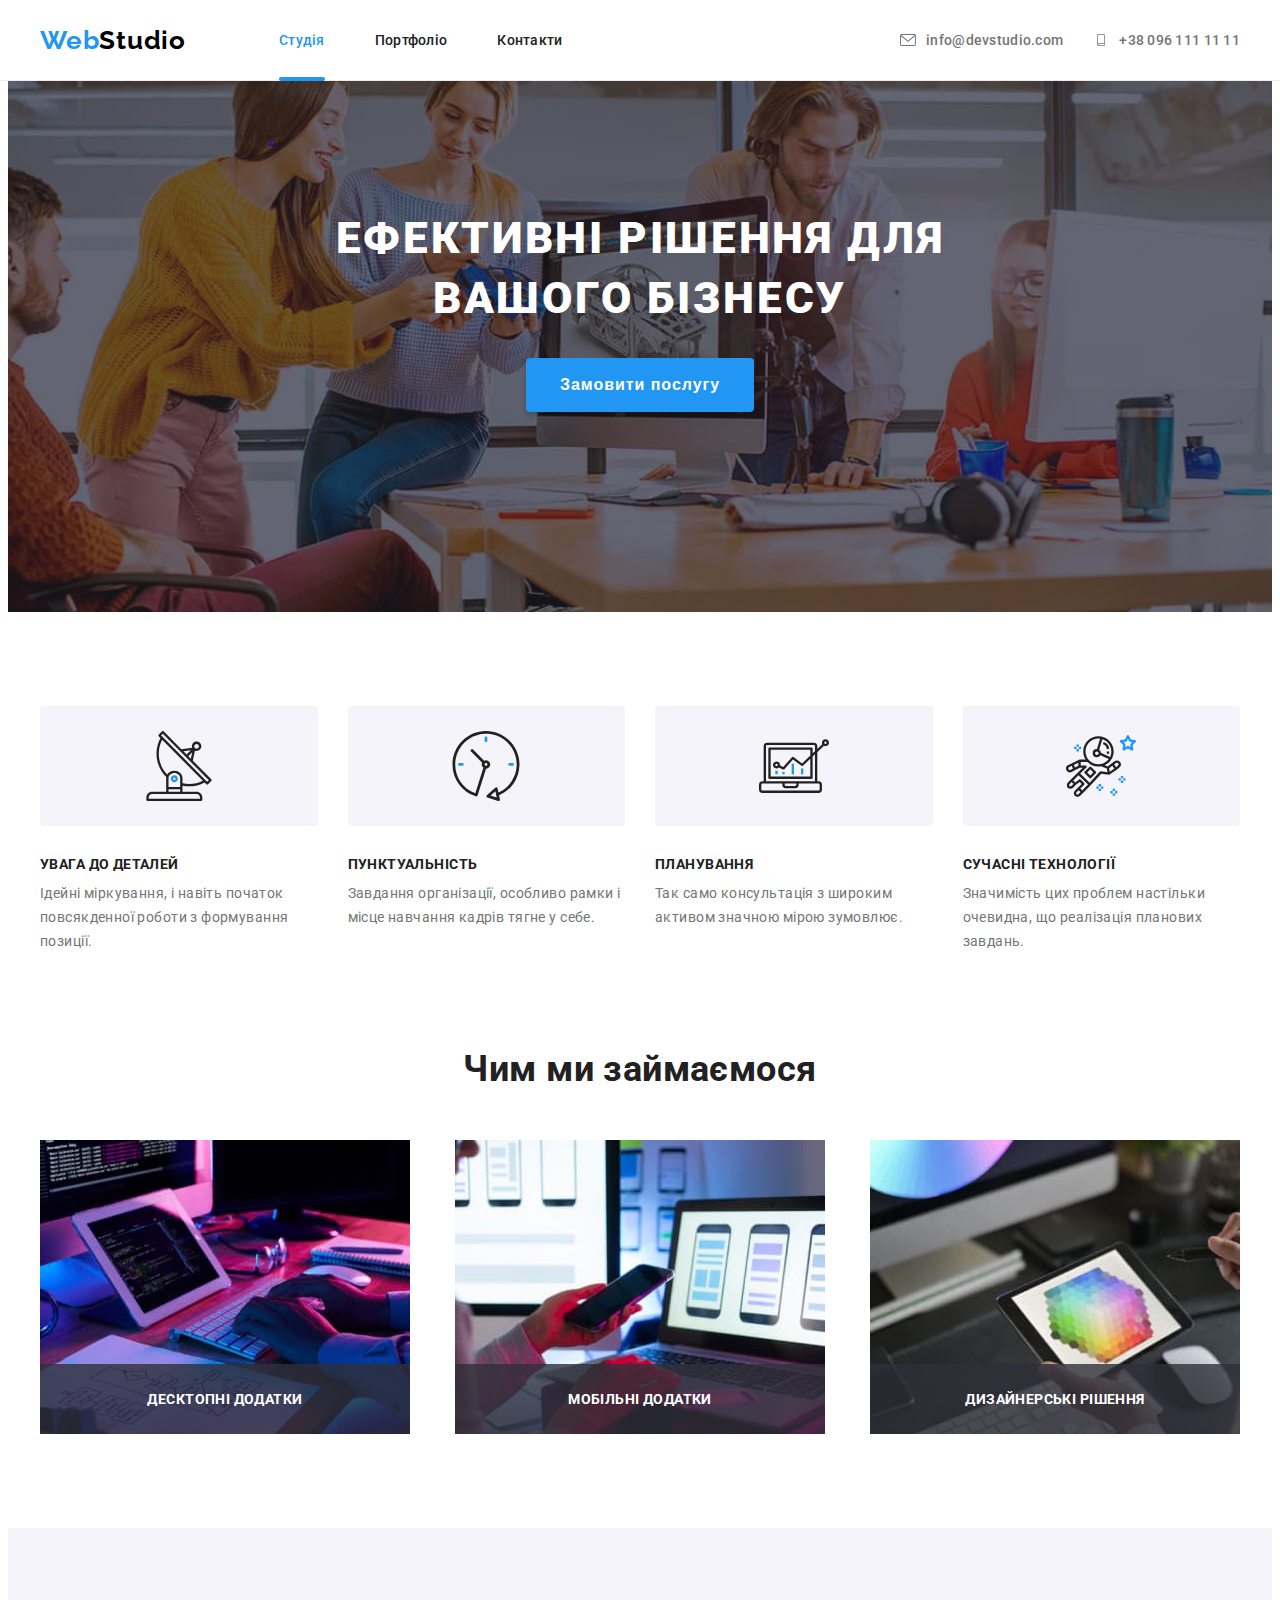
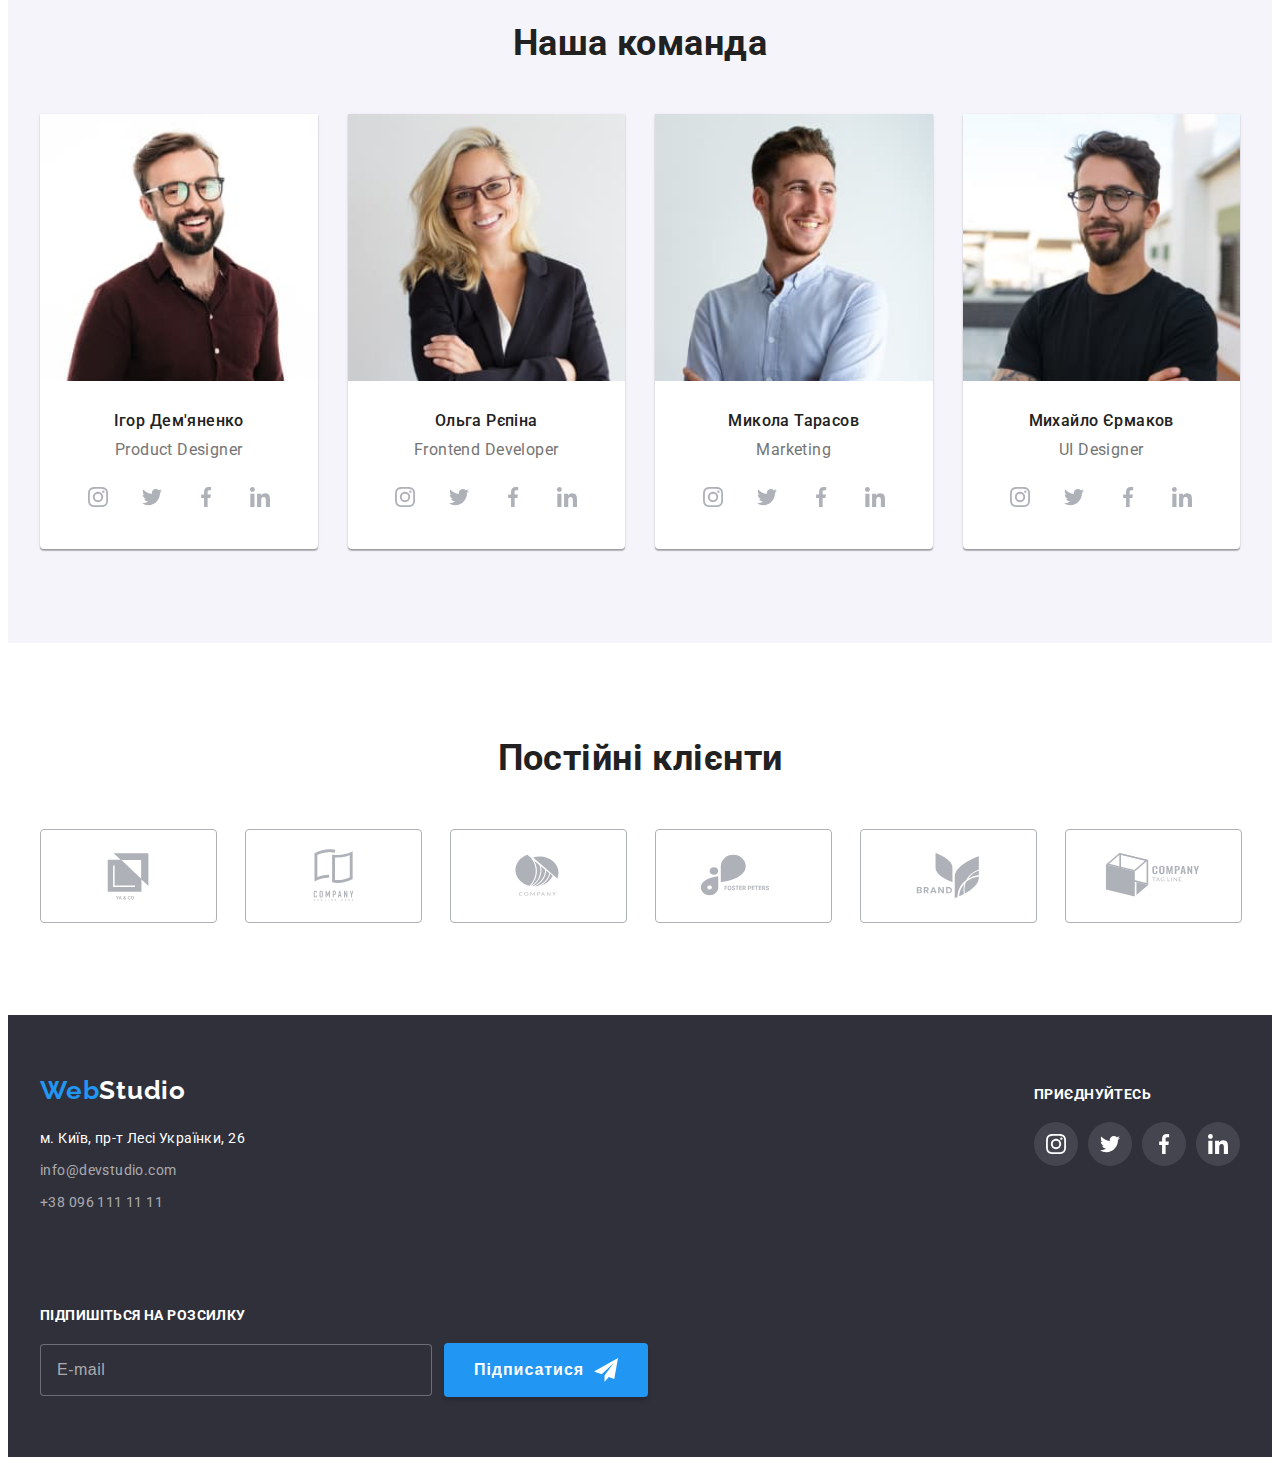
==== commit c1d46085: "add" ====
--- a/index.html
+++ b/index.html
@@ -2,354 +2,481 @@
 <html lang="uk">
 
 <head>
-  <meta charset="UTF-8">
-  <meta http-equiv="X-UA-Compatible" content="IE=edge">
-  <meta name="viewport" content="width=device-width, initial-scale=1.0">
+  <meta charset="UTF-8" />
+  <meta http-equiv="X-UA-Compatible" content="IE=edge" />
+  <meta name="viewport" content="width=device-width, initial-scale=1.0" />
   <title>Студія</title>
-  <link rel="preconnect" href="https://fonts.googleapis.com">
-  <link rel="preconnect" href="https://fonts.gstatic.com" crossorigin>
+  <link rel="preconnect" href="https://fonts.googleapis.com" />
+  <link rel="preconnect" href="https://fonts.gstatic.com" crossorigin />
   <link href="https://fonts.googleapis.com/css2?family=Raleway:wght@700&family=Roboto:wght@400;500;700;900&display=swap"
-    rel="stylesheet">
-  <link rel="stylesheet" href="https://cdnjs.cloudflare.com/ajax/libs/modern-normalize/1.1.0/modern-normalize.min.css">
-  <!-- <link rel="stylesheet" href="./css/styles.css"> -->
-  <link rel="stylesheet" href="./css/main.min.css">
+    rel="stylesheet" />
+  <link rel="stylesheet" href="https://cdnjs.cloudflare.com/ajax/libs/modern-normalize/1.1.0/modern-normalize.min.css"
+    integrity="sha512-wpPYUAdjBVSE4KJnH1VR1HeZfpl1ub8YT/NKx4PuQ5NmX2tKuGu6U/JRp5y+Y8XG2tV+wKQpNHVUX03MfMFn9Q=="
+    crossorigin="anonymous" referrerpolicy="no-referrer" />
+  <link rel="stylesheet" href="./css/main.min.css" />
 </head>
 
-<body class="site-body">
+<body>
   <header class="header">
-    <div class="container wrapper">
-      <nav class="menu">
-        <a href="" class="header-logo link"><span class="span-logo">Web</span>Studio</a>
-        <ul class="header-list list">
-          <li class="menu__item"><a class="menu__link current link" href="./index.html">Студія</a></li>
-          <li class="menu__item"><a class="menu__link link" href="./portfolio.html">Портфоліо</a></li>
-          <li class="menu__item"><a class="menu__link link" href="">Контакти</a></li>
+    <div class="container header__container">
+      <a class="logo logo--dark" lang="en" href="./index.html"><span class="logo__accent">Web</span>Studio</a>
+      <nav class="navigation navigation--header">
+        <ul class="navigation__menu">
+          <li>
+            <a class="link-main navigation__link navigation__link--current" href="./index.html">Студія</a>
+          </li>
+          <li>
+            <a class="link-main navigation__link" href="./portfolio.html">Портфоліо</a>
+          </li>
+          <li>
+            <a class="link-main navigation__link" href="#studio-contacts">Контакти</a>
+          </li>
         </ul>
       </nav>
-      <ul class="header-contact list">
-        <li class="header-contact__item"><a class="header-contact__mail  link" href="mailto:info@devstudio.com">
-            <svg class="header-contact__icon" width="16" height="12">
-              <use href="./images/symbol-defs.svg#icon-envelope"></use>
+      <ul class="contacts">
+        <li>
+          <a class="link-main contacts__link" href="mailto:info@devstudio.com">
+            <svg class="contacts__icon" width="16" height="12">
+              <use href="./images/icons.svg#envelope"></use>
             </svg>info@devstudio.com</a>
         </li>
-        <li class="header-contact__item"><a class="header-contact__tel  link" href="tel:+380961111111">
-            <svg class="header-contact__icon" width="10" height="16">
-              <use href="./images/symbol-defs.svg#icon-smartphone"></use>
-            </svg>+38 096 111 11 11</a></li>
+        <li>
+          <a class="link-main contacts__link" href="tel:+380961111111">
+            <svg class="contacts__icon" width="16" height="12">
+              <use href="./images/icons.svg#smartphone"></use>
+            </svg>+38 096 111 11 11</a>
+        </li>
       </ul>
+      <button type="button" class="menu-open" data-menu-open>
+        <svg class="menu-open__icon" width="40" height="40">
+          <use href="./images/icons.svg#menu"></use>
+        </svg>
+      </button>
+    </div>
+    <div class="mob-menu is-hidden" data-menu>
+      <button type="button" class="menu-close" data-menu-close>
+        <svg class="menu-close-icon" width="40" height="40">
+          <use href="./images/icons.svg#menu-close"></use>
+        </svg>
+      </button>
+      <div class="mob-menu-container">
+        <nav class="mob-menu-nav">
+          <ul class="mob-menu-list">
+            <li>
+              <a class="link-main mob-menu-link" href="./index.html">Студія</a>
+            </li>
+            <li>
+              <a class="link-main mob-menu-link" href="./portfolio.html">Портфоліо</a>
+            </li>
+            <li>
+              <a class="link-main mob-menu-link" href="#studio-contacts">Контакти</a>
+            </li>
+          </ul>
+        </nav>
+        <div class="mob-contacts-container">
+          <ul class="mob-contacts">
+            <li>
+              <a class="link-main mob-contacts-email" href="mailto:info@devstudio.com">info@devstudio.com</a>
+            </li>
+            <li>
+              <a class="link-main mob-contacts-phone" href="tel:+380961111111">+38 096 111 11 11</a>
+            </li>
+          </ul>
+          <ul class="mob-soc-list">
+            <li class="mob-soc-item">
+              <a href="" target="_blank" rel="noopener noreferrer nofollow" class="mob-soc-link">Instagram
+              </a>
+            </li>
+            <li class="mob-soc-item">
+              <a href="" target="_blank" rel="noopener noreferrer nofollow" class="mob-soc-link">Twitter
+              </a>
+            </li>
+            <li class="mob-soc-item">
+              <a href="" target="_blank" rel="noopener noreferrer nofollow" class="mob-soc-link">Facebook
+              </a>
+            </li>
+            <li class="mob-soc-item">
+              <a href="" target="_blank" rel="noopener noreferrer nofollow" class="mob-soc-link">Linkedin
+              </a>
+            </li>
+          </ul>
+        </div>
+      </div>
     </div>
   </header>
   <main>
-    <section class="content overlay">
+    <section class="section hero">
+      <div class="hero__overlay">
+        <h1 class="hero__title">Ефективні рішення для вашого бізнесу</h1>
+        <button class="button hero__button" type="button" data-modal-open>
+          Замовити послугу
+        </button>
+      </div>
+    </section>
+    <section class="section">
       <div class="container">
-        <h1 class="content-title">Ефективні рішення для вашого бізнесу</h1>
-        <button type="button" class="content-btn link" data-modal-open>Замовити послугу</button>
+        <h2 class="section__title visually-hidden">Переваги</h2>
+        <ul class="features-list">
+          <li class="features-list__item">
+            <div class="features-list__box">
+              <svg width="70" height="70">
+                <use href="./images/icons.svg#antenna"></use>
+              </svg>
+            </div>
+            <h3 class="features-list__title">Увага до деталей</h3>
+            <p>
+              Ідейні міркування, і навіть початок повсякденної роботи з
+              формування позиції.
+            </p>
+          </li>
+          <li class="features-list__item">
+            <div class="features-list__box">
+              <svg width="70" height="70">
+                <use href="./images/icons.svg#clock"></use>
+              </svg>
+            </div>
+            <h3 class="features-list__title">Пунктуальність</h3>
+            <p>
+              Завдання організації, особливо рамки і місце навчання кадрів
+              тягне у себе.
+            </p>
+          </li>
+          <li class="features-list__item">
+            <div class="features-list__box">
+              <svg width="70" height="70">
+                <use href="./images/icons.svg#diagram"></use>
+              </svg>
+            </div>
+            <h3 class="features-list__title">Планування</h3>
+            <p>
+              Так само консультація з широким активом значною мірою зумовлює.
+            </p>
+          </li>
+          <li class="features-list__item">
+            <div class="features-list__box">
+              <svg width="70" height="70">
+                <use href="./images/icons.svg#astronaut"></use>
+              </svg>
+            </div>
+            <h3 class="features-list__title">Сучасні технології</h3>
+            <p>
+              Значимість цих проблем настільки очевидна, що реалізація
+              планових завдань.
+            </p>
+          </li>
+        </ul>
       </div>
     </section>
-    <section class="text">
+    <section class="section todo">
       <div class="container">
-        <h2 class="subject">Наші переваги</h2>
-        <ul class="list">
-          <li class="list-desc icon-antenna">
-            <h3 class="text-caption">Увага до деталей</h3>
-            <p class="text-desc">Ідейні міркування, і навіть початок повсякденної роботи з формування позиції.</p>
-          </li>
-          <li class="list-desc icon-clock">
-            <h3 class="text-caption">Пунктуальність</h3>
-            <p class="text-desc">Завдання організації, особливо рамки і місце навчання кадрів тягне у себе.</p>
-          </li>
-          <li class="list-desc icon-diagram">
-            <h3 class="text-caption">Планування</h3>
-            <p class="text-desc">Так само консультація з широким активом значною мірою зумовлює.</p>
-          </li>
-          <li class="list-desc icon-astronaut">
-            <h3 class="text-caption">Сучасні технології</h3>
-            <p class="text-desc">Значимість цих проблем настільки очевидна, що реалізація планових завдань.</p>
+        <h2 class="section__title">Чим ми займаємося</h2>
+        <ul class="directions-list">
+          <li class="directions-list__item">
+            <div class="directions-list__thumb">
+              <img srcset="./images/box-1.jpg 1x, ./images/box-1-2x.jpg 2x" src="./images/box-1.jpg" alt="програмуємо"
+                width="370" />
+              <p class="directions-list__label">Десктопні додатки</p>
+            </div>
+          </li>
+          <li class="directions-list__item">
+            <div class="directions-list__thumb">
+              <img srcset="./images/box-2.jpg 1x, ./images/box-2-2x.jpg 2x" src="./images/box-2.jpg" alt="тестуємо"
+                width="370" />
+              <p class="directions-list__label">Мобільні додатки</p>
+            </div>
+          </li>
+          <li class="directions-list__item">
+            <div class="directions-list__thumb">
+              <img srcset="./images/box-3.jpg 1x, ./images/box-3-2x.jpg 2x" src="./images/box-3.jpg" alt="створюємо"
+                width="370" />
+              <p class="directions-list__label">Дизайнерські рішення</p>
+            </div>
           </li>
         </ul>
       </div>
     </section>
-    <section class="main">
+    <section class="section team">
       <div class="container">
-        <h2 class="main-subtitle">Чим ми займаємося</h2>
-        <ul class="list">
-          <li>
-            <div class="main-list-img">
-              <img src="./images/box-1.jpg" alt="програмуємо" class="" width="370" height="294">
-              <p class="label">Десктопні додатки</p>
-            </div>
-          </li>
-          <li>
-            <div class="main-list-img">
-              <img src="./images/box-2.jpg" alt="тестуємо" class="" width="370" height="294">
-              <p class="label">Мобільні додатки</p>
-            </div>
-          </li>
-          <li>
-            <div class="main-list-img">
-              <img src="./images/box-3.jpg" alt="створюємо" class="" width="370" height="294">
-              <p class="label">Дизайнерські рішення</p>
+        <h2 class="section__title">Наша команда</h2>
+        <ul class="people-list">
+          <li class="people-list__item">
+            <picture>
+              <source srcset="./images/img.jpg 1x, ./images/img-2x.jpg 2x" media="(min-width: 1200px)" />
+              <source srcset="./images/img-tablet.jpg 1x, ./images/img-tablet-2x.jpg 2x" media="(min-width: 768px)" />
+              <source srcset="./images/img-mobile.jpg 1x, ./images/img-mobile-2x.jpg 2x" media="(min-width: 320px)" />
+              <img src="./images/img-mobile.jpg" alt="Ігор Дем'яненко" width="450" />
+            </picture>
+            <div class="member-card">
+              <h3 class="member-card__name">Ігор Дем'яненко</h3>
+              <p class="member-card__position" lang="en">Product Designer</p>
+              <ul class="soc-list member-card__soc-list">
+                <li class="soc-list__item">
+                  <a href="" target="_blank" rel="noopener noreferrer nofollow" class="soc-list__link">
+                    <svg class="soc-list__icon" width="20" height="20">
+                      <use href="./images/icons.svg#instagram"></use>
+                    </svg>
+                  </a>
+                </li>
+                <li class="soc-list__item">
+                  <a href="" target="_blank" rel="noopener noreferrer nofollow" class="soc-list__link">
+                    <svg class="soc-list__icon" width="20" height="20">
+                      <use href="./images/icons.svg#twitter"></use>
+                    </svg>
+                  </a>
+                </li>
+                <li class="soc-list__item">
+                  <a href="" target="_blank" rel="noopener noreferrer nofollow" class="soc-list__link">
+                    <svg class="soc-list__icon" width="20" height="20">
+                      <use href="./images/icons.svg#facebook"></use>
+                    </svg>
+                  </a>
+                </li>
+                <li class="soc-list__item">
+                  <a href="" target="_blank" rel="noopener noreferrer nofollow" class="soc-list__link">
+                    <svg class="soc-list__icon" width="20" height="20">
+                      <use href="./images/icons.svg#linkedin"></use>
+                    </svg>
+                  </a>
+                </li>
+              </ul>
+            </div>
+          </li>
+          <li class="people-list__item">
+            <picture>
+              <source srcset="./images/img-1.jpg 1x, ./images/img-1-2x.jpg 2x" media="(min-width: 1200px)" />
+              <source srcset="./images/img-1-tablet.jpg 1x, ./images/img-1-tablet-2x.jpg 2x"
+                media="(min-width: 768px)" />
+              <source srcset="./images/img-1-mobile.jpg 1x, ./images/img-1-mobile-2x.jpg 2x"
+                media="(min-width: 320px)" />
+              <img src="./images/img-1-mobile.jpg" alt="Ольга Рєпіна" width="450" />
+            </picture>
+            <div class="member-card">
+              <h3 class="member-card__name">Ольга Рєпіна</h3>
+              <p class="member-card__position" lang="en">
+                Frontend Developer
+              </p>
+              <ul class="soc-list member-card__soc-list">
+                <li class="soc-list__item">
+                  <a href="" target="_blank" rel="noopener noreferrer nofollow" class="soc-list__link">
+                    <svg class="soc-list__icon" width="20" height="20">
+                      <use href="./images/icons.svg#instagram"></use>
+                    </svg>
+                  </a>
+                </li>
+                <li class="soc-list__item">
+                  <a href="" target="_blank" rel="noopener noreferrer nofollow" class="soc-list__link">
+                    <svg class="soc-list__icon" width="20" height="20">
+                      <use href="./images/icons.svg#twitter"></use>
+                    </svg>
+                  </a>
+                </li>
+                <li class="soc-list__item">
+                  <a href="" target="_blank" rel="noopener noreferrer nofollow" class="soc-list__link">
+                    <svg class="soc-list__icon" width="20" height="20">
+                      <use href="./images/icons.svg#facebook"></use>
+                    </svg>
+                  </a>
+                </li>
+                <li class="soc-list__item">
+                  <a href="" target="_blank" rel="noopener noreferrer nofollow" class="soc-list__link">
+                    <svg class="soc-list__icon" width="20" height="20">
+                      <use href="./images/icons.svg#linkedin"></use>
+                    </svg>
+                  </a>
+                </li>
+              </ul>
+            </div>
+          </li>
+          <li class="people-list__item">
+            <picture>
+              <source srcset="./images/img-2.jpg 1x, ./images/img-2-2x.jpg 2x" media="(min-width: 1200px)" />
+              <source srcset="./images/img-2-tablet.jpg 1x, ./images/img-2-tablet-2x.jpg 2x"
+                media="(min-width: 768px)" />
+              <source srcset="./images/img-2-mobile.jpg 1x, ./images/img-2-mobile-2x.jpg 2x"
+                media="(min-width: 320px)" />
+              <img src="./images/img-2-mobile.jpg" alt="Микола Тарасов" width="450" />
+            </picture>
+            <div class="member-card">
+              <h3 class="member-card__name">Микола Тарасов</h3>
+              <p class="member-card__position" lang="en">Marketing</p>
+              <ul class="soc-list member-card__soc-list">
+                <li class="soc-list__item">
+                  <a href="" target="_blank" rel="noopener noreferrer nofollow" class="soc-list__link">
+                    <svg class="soc-list__icon" width="20" height="20">
+                      <use href="./images/icons.svg#instagram"></use>
+                    </svg>
+                  </a>
+                </li>
+                <li class="soc-list__item">
+                  <a href="" target="_blank" rel="noopener noreferrer nofollow" class="soc-list__link">
+                    <svg class="soc-list__icon" width="20" height="20">
+                      <use href="./images/icons.svg#twitter"></use>
+                    </svg>
+                  </a>
+                </li>
+                <li class="soc-list__item">
+                  <a href="" target="_blank" rel="noopener noreferrer nofollow" class="soc-list__link">
+                    <svg class="soc-list__icon" width="20" height="20">
+                      <use href="./images/icons.svg#facebook"></use>
+                    </svg>
+                  </a>
+                </li>
+                <li class="soc-list__item">
+                  <a href="" target="_blank" rel="noopener noreferrer nofollow" class="soc-list__link">
+                    <svg class="soc-list__icon" width="20" height="20">
+                      <use href="./images/icons.svg#linkedin"></use>
+                    </svg>
+                  </a>
+                </li>
+              </ul>
+            </div>
+          </li>
+          <li class="people-list__item">
+            <picture>
+              <source srcset="./images/img-3.jpg 1x, ./images/img-3-2x.jpg 2x" media="(min-width: 1200px)" />
+              <source srcset="./images/img-3-tablet.jpg 1x, ./images/img-3-tablet-2x.jpg 2x"
+                media="(min-width: 768px)" />
+              <source srcset="./images/img-3-mobile.jpg 1x, ./images/img-3-mobile-2x.jpg 2x"
+                media="(min-width: 320px)" />
+              <img src="./images/img-3-mobile.jpg" alt="Михайло Єрмаков" width="450" />
+            </picture>
+            <div class="member-card">
+              <h3 class="member-card__name">Михайло Єрмаков</h3>
+              <p class="member-card__position" lang="en">UI Designer</p>
+              <ul class="soc-list member-card__soc-list">
+                <li class="soc-list__item">
+                  <a href="" target="_blank" rel="noopener noreferrer nofollow" class="soc-list__link">
+                    <svg class="soc-list__icon" width="20" height="20">
+                      <use href="./images/icons.svg#instagram"></use>
+                    </svg>
+                  </a>
+                </li>
+                <li class="soc-list__item">
+                  <a href="" target="_blank" rel="noopener noreferrer nofollow" class="soc-list__link">
+                    <svg class="soc-list__icon" width="20" height="20">
+                      <use href="./images/icons.svg#twitter"></use>
+                    </svg>
+                  </a>
+                </li>
+                <li class="soc-list__item">
+                  <a href="" target="_blank" rel="noopener noreferrer nofollow" class="soc-list__link">
+                    <svg class="soc-list__icon" width="20" height="20">
+                      <use href="./images/icons.svg#facebook"></use>
+                    </svg>
+                  </a>
+                </li>
+                <li class="soc-list__item">
+                  <a href="" target="_blank" rel="noopener noreferrer nofollow" class="soc-list__link">
+                    <svg class="soc-list__icon" width="20" height="20">
+                      <use href="./images/icons.svg#linkedin"></use>
+                    </svg>
+                  </a>
+                </li>
+              </ul>
             </div>
           </li>
         </ul>
       </div>
     </section>
-    <section class="headline">
+    <section class="section">
       <div class="container">
-        <h2 class="headline-title">Наша команда</h2>
-        <ul class="list headline-container">
-          <li class="headline-img"><img class="" src="./images/img.jpg" alt="Ігор Дем'яненко" width="270" height="260">
-            <div class="desc-text">
-              <h3 class="headline-desc">Ігор Дем'яненко</h3>
-              <p class="headline-text">Product Designer</p>
-              <ul class="headline-soc list">
-                <li class="headline-social">
-                  <a href="" class="social-soc link">
-                    <svg class="headline-social-soc" width="20" height="20">
-                      <use href="./images/symbol-defs.svg#icon-instagram"></use>
-                    </svg>
-                  </a>
-                </li>
-                <li class="headline-social">
-                  <a href="" class="social-soc link">
-                    <svg class="headline-social-soc" width="20" height="20">
-                      <use href="./images/symbol-defs.svg#icon-twitter"></use>
-                    </svg>
-                  </a>
-                </li>
-                <li class="headline-social">
-                  <a href="" class="social-soc link">
-                    <svg class="headline-social-soc" width="20" height="20">
-                      <use href="./images/symbol-defs.svg#icon-facebook"></use>
-                    </svg>
-                  </a>
-                </li>
-                <li class="headline-social">
-                  <a href="" class="social-soc link">
-                    <svg class="headline-social-soc" width="20" height="20">
-                      <use href="./images/symbol-defs.svg#icon-linkedin"></use>
-                    </svg>
-                  </a>
-                </li>
-              </ul>
-            </div>
-          </li>
-          <li class="headline-img"><img class="" src="./images/img-1.jpg" alt="Ольга Рєпіна" width="270" height="260">
-            <div class="desc-text">
-              <h3 class="headline-desc">Ольга Рєпіна</h3>
-              <p class="headline-text">Frontend Developer</p>
-              <ul class="headline-soc list">
-                <li class="headline-social">
-                  <a href="" class="social-soc link">
-                    <svg class="headline-social-soc" width="20" height="20">
-                      <use href="./images/symbol-defs.svg#icon-instagram"></use>
-                    </svg>
-                  </a>
-                </li>
-                <li class="headline-social">
-                  <a href="" class="social-soc link">
-                    <svg class="headline-social-soc" width="20" height="20">
-                      <use href="./images/symbol-defs.svg#icon-twitter"></use>
-                    </svg>
-                  </a>
-                </li>
-                <li class="headline-social">
-                  <a href="" class="social-soc link">
-                    <svg class="headline-social-soc" width="20" height="20">
-                      <use href="./images/symbol-defs.svg#icon-facebook"></use>
-                    </svg>
-                  </a>
-                </li>
-                <li class="headline-social">
-                  <a href="" class="social-soc link">
-                    <svg class="headline-social-soc" width="20" height="20">
-                      <use href="./images/symbol-defs.svg#icon-linkedin"></use>
-                    </svg>
-                  </a>
-                </li>
-              </ul>
-            </div>
-          </li>
-          <li class="headline-img"><img class="" src="./images/img-2.jpg" alt="Микола Тарасов" width="270" height="260">
-            <div class="desc-text">
-              <h3 class="headline-desc">Микола Тарасов</h3>
-              <p class="headline-text">Marketing</p>
-              <ul class="headline-soc list">
-                <li class="headline-social">
-                  <a href="" class="social-soc link">
-                    <svg class="headline-social-soc" width="20" height="20">
-                      <use href="./images/symbol-defs.svg#icon-instagram"></use>
-                    </svg>
-                  </a>
-                </li>
-                <li class="headline-social">
-                  <a href="" class="social-soc link">
-                    <svg class="headline-social-soc" width="20" height="20">
-                      <use href="./images/symbol-defs.svg#icon-twitter"></use>
-                    </svg>
-                  </a>
-                </li>
-                <li class="headline-social">
-                  <a href="" class="social-soc link">
-                    <svg class="headline-social-soc" width="20" height="20">
-                      <use href="./images/symbol-defs.svg#icon-facebook"></use>
-                    </svg>
-                  </a>
-                </li>
-                <li class="headline-social">
-                  <a href="" class="social-soc link">
-                    <svg class="headline-social-soc" width="20" height="20">
-                      <use href="./images/symbol-defs.svg#icon-linkedin"></use>
-                    </svg>
-                  </a>
-                </li>
-              </ul>
-            </div>
-          </li>
-          <li class="headline-img"><img class="" src="./images/img-3.jpg" alt="Михайло Єрмаков" width="270"
-              height="260">
-            <div class="desc-text">
-              <h3 class="headline-desc">Михайло Єрмаков</h3>
-              <p class="headline-text">UI Designer</p>
-              <ul class="headline-soc list">
-                <li class="headline-social">
-                  <a href="" class="social-soc link">
-                    <svg class="headline-social-soc" width="20" height="20">
-                      <use href="./images/symbol-defs.svg#icon-instagram"></use>
-                    </svg>
-                  </a>
-                </li>
-                <li class="headline-social">
-                  <a href="" class="social-soc link">
-                    <svg class="headline-social-soc" width="20" height="20">
-                      <use href="./images/symbol-defs.svg#icon-twitter"></use>
-                    </svg>
-                  </a>
-                </li>
-                <li class="headline-social">
-                  <a href="" class="social-soc link">
-                    <svg class="headline-social-soc" width="20" height="20">
-                      <use href="./images/symbol-defs.svg#icon-facebook"></use>
-                    </svg>
-                  </a>
-                </li>
-                <li class="headline-social">
-                  <a href="" class="social-soc link">
-                    <svg class="headline-social-soc" width="20" height="20">
-                      <use href="./images/symbol-defs.svg#icon-linkedin"></use>
-                    </svg>
-                  </a>
-                </li>
-              </ul>
-            </div>
-          </li>
-        </ul>
-      </div>
-    </section>
-    <section class="company">
-      <div class="container">
-        <h2 class="logo-container">Постійні клієнти</h2>
-        <ul class="company-container list">
-          <li class="company-list">
-            <a href="" class="company-container-list link">
-              <svg width="106" height="60">
-                <use href="./images/symbol-defs.svg#icon-Logo-1"></use>
-              </svg>
-            </a>
-          </li>
-          <li class="company-list">
-            <a href="" class="company-container-list link">
-              <svg width="106" height="60">
-                <use href="./images/symbol-defs.svg#icon-Logo-2"></use>
-              </svg>
-            </a>
-          </li>
-          <li class="company-list">
-            <a href="" class="company-container-list link">
-              <svg width="106" height="60">
-                <use href="./images/symbol-defs.svg#icon-Logo-3"></use>
-              </svg>
-            </a>
-          </li>
-          <li class="company-list">
-            <a href="" class="company-container-list link">
-              <svg width="106" height="60">
-                <use href="./images/symbol-defs.svg#icon-Logo-4"></use>
-              </svg>
-            </a>
-          </li>
-          <li class="company-list">
-            <a href="" class="company-container-list link">
-              <svg width="106" height="60">
-                <use href="./images/symbol-defs.svg#icon-Logo-5"></use>
-              </svg>
-            </a>
-          </li>
-          <li class="company-list">
-            <a href="" class="company-container-list link">
-              <svg width="106" height="60">
-                <use href="./images/symbol-defs.svg#icon-Logo-6"></use>
-              </svg>
-            </a>
+        <h2 class="section__title">Постійні клієнти</h2>
+        <ul class="clients-list">
+          <li class="clients-list__item">
+            <a href="" class="clients-list__link"><svg class="clients-list__icon" width="106" height="60">
+                <use href="./images/icons.svg#yaco" />
+              </svg></a>
+          </li>
+          <li class="clients-list__item">
+            <a href="" class="clients-list__link"><svg class="clients-list__icon" width="106" height="60">
+                <use href="./images/icons.svg#tag-line-here" />
+              </svg></a>
+          </li>
+          <li class="clients-list__item">
+            <a href="" class="clients-list__link"><svg class="clients-list__icon" width="106" height="60">
+                <use href="./images/icons.svg#company" />
+              </svg></a>
+          </li>
+          <li class="clients-list__item">
+            <a href="" class="clients-list__link"><svg class="clients-list__icon" width="106" height="60">
+                <use href="./images/icons.svg#foster-peters" />
+              </svg></a>
+          </li>
+          <li class="clients-list__item">
+            <a href="" class="clients-list__link"><svg class="clients-list__icon" width="106" height="60">
+                <use href="./images/icons.svg#brand" />
+              </svg></a>
+          </li>
+          <li class="clients-list__item">
+            <a href="" class="clients-list__link"><svg class="clients-list__icon" width="106" height="60">
+                <use href="./images/icons.svg#tag-line" />
+              </svg></a>
           </li>
         </ul>
       </div>
     </section>
   </main>
   <footer class="footer">
-    <div class="container adress-part">
-      <div class="">
-        <a class="footer__logo link" href=""><span class="footer-span-logo">Web</span>Studio</a>
-        <address class="footer__address">
-          <ul class="list footer__list">
-            <li class="list-footer"><a class="footer__list__gps link" href="https://goo.gl/maps/CPtrU1FHBa2aNyZL9"
+    <div class="container footer__container">
+      <div class="box">
+        <a class="logo logo--white" lang="en" href="./index.html"><span class="logo__accent">Web</span>Studio</a>
+        <address class="footer__contacts" id="studio-contacts">
+          <ul class="footer__contacts-list">
+            <li class="footer__contacts-item">
+              <a class="footer__contacts-link footer__contacts-link--map" href="https://goo.gl/maps/CPtrU1FHBa2aNyZL9"
                 target="_blank" rel="noopener noreferrer nofollow">м. Київ, пр-т Лесі Українки, 26</a>
             </li>
-            <li class="list-footer"><a class="footer__list__mail link"
-                href="mailto:info@devstudio.com">info@devstudio.com</a>
-            </li>
-            <li><a class="footer__list__tel link" href="tel:+380961111111">+38 096 111 11 11</a></li>
+            <li class="footer__contacts-item">
+              <a class="footer__contacts-link" href="mailto:info@devstudio.com">info@devstudio.com</a>
+            </li>
+            <li class="footer__contacts-item">
+              <a class="footer__contacts-link" href="tel:+380961111111">+38 096 111 11 11</a>
+            </li>
           </ul>
         </address>
       </div>
-      <div class="social__container">
-        <h2 class="social__container__title">Приєднуйтесь</h2>
-        <ul class="footer__soc list">
-          <li class="footer__soc__iten"><a href="" class="footer__soc__link link">
-              <svg width="20" height="20">
-                <use href="./images/symbol-defs.svg#icon-instagram"></use>
-              </svg>
-            </a></li>
-          <li class="footer__soc__iten"><a href="" class="footer__soc__link link">
-              <svg width="20" height="20">
-                <use href="./images/symbol-defs.svg#icon-twitter"></use>
-              </svg>
-            </a></li>
-          <li class="footer__soc__iten"><a href="" class="footer__soc__link link">
-              <svg width="20" height="20">
-                <use href="./images/symbol-defs.svg#icon-facebook"></use>
-              </svg>
-            </a></li>
-          <li class="footer__soc__iten"><a href="" class="footer__soc__link link">
-              <svg width="20" height="20">
-                <use href="./images/symbol-defs.svg#icon-linkedin"></use>
-              </svg>
-            </a></li>
+      <div class="box">
+        <p class="box__title">Приєднуйтесь</p>
+        <ul class="soc-list">
+          <li class="soc-list__item">
+            <a href="" target="_blank" rel="noopener noreferrer nofollow" class="soc-list__link soc-list__link--footer">
+              <svg class="soc-list__icon" width="20" height="20">
+                <use href="./images/icons.svg#instagram"></use>
+              </svg>
+            </a>
+          </li>
+          <li class="soc-list__item">
+            <a href="" target="_blank" rel="noopener noreferrer nofollow" class="soc-list__link soc-list__link--footer">
+              <svg class="soc-list__icon" width="20" height="20">
+                <use href="./images/icons.svg#twitter"></use>
+              </svg>
+            </a>
+          </li>
+          <li class="soc-list__item">
+            <a href="" target="_blank" rel="noopener noreferrer nofollow" class="soc-list__link soc-list__link--footer">
+              <svg class="soc-list__icon" width="20" height="20">
+                <use href="./images/icons.svg#facebook"></use>
+              </svg>
+            </a>
+          </li>
+          <li class="soc-list__item">
+            <a href="" target="_blank" rel="noopener noreferrer nofollow" class="soc-list__link soc-list__link--footer">
+              <svg class="soc-list__icon" width="20" height="20">
+                <use href="./images/icons.svg#linkedin"></use>
+              </svg>
+            </a>
+          </li>
         </ul>
       </div>
-      <form class="form-mailing-list">
-        <div class="mailing">
-          <h2 class="mailing__title">Підпишіться на розсилку</h2>
-          <div class="mailing__footer">
-            <label>
-              <input type="email" name="user-email" placeholder="E-mail" required class="mailing__list__mail">
-            </label>
-            <button type="submit" class="mailing__list__btn">Підписатися
-              <svg class="mailing__list__icon" width="24" height="24">
-                <use href="./images/symbol-defs.svg#icon-icon-send-1"></use>
-              </svg>
-            </button>
-          </div>
+      <form class="form box">
+        <label for="footer-mail" class="box__title box__title--form-label">Підпишіться на розсилку</label>
+        <div class="form__wrapper">
+          <input type="email" name="footer-mail" class="form__input" id="footer-mail" placeholder="E-mail" />
+          <button class="button form__button" type="submit">Підписатися
+            <svg class="form__button-icon" width="24" height="24">
+              <use href="./images/icons.svg#send"></use>
+            </svg>
+          </button>
         </div>
       </form>
     </div>
@@ -357,49 +484,62 @@
   <div class="backdrop is-hidden" data-modal>
     <div class="modal">
       <button type="button" class="modal-close" data-modal-close>
-        <svg class="modal-close-icon" width="18" height="18">
-          <use href="./images/symbol-defs.svg#icon-close"></use>
+        <svg class="modal-close-icon" width="11" height="11">
+          <use href="./images/icons.svg#close"></use>
         </svg>
       </button>
-      <p class="form-title">Залиште свої дані, ми вам передзвонимо</p>
+      <p class="modal-title">Залиште свої дані, ми вам передзвонимо</p>
       <form class="modal-form">
-        <label class="modal-title">Ім'я</label>
-        <div class="input-wrap">
-          <input type="text" name="user-name" placeholder="Введіть ім'я" class="modal-input" required>
-          <svg class="icon-wrap" width="18" height="18">
-            <use href="./images/symbol-defs.svg#icon-person-black"></use>
-          </svg>
+        <div class="modal-field">
+          <label for="user-name" class="modal-input-label">Ім'я</label>
+          <div class="input-wrapper">
+            <input type="text" name="user-name" class="modal-input" id="user-name" placeholder="Введіть ім'я" />
+            <svg class="modal-field-icon" width="18" height="18">
+              <use href="./images/icons.svg#person"></use>
+            </svg>
+          </div>
         </div>
-        <label class="modal-title">Телефон</label>
-        <div class="input-wrap">
-          <input type="tel" name="user-phone" placeholder="Номер телефону" class="modal-input" required>
-          <svg class="icon-wrap" width="18" height="18">
-            <use href="./images/symbol-defs.svg#icon-phone-black"></use>
-          </svg>
+        <div class="modal-field">
+          <label for="user-phone" class="modal-input-label">Телефон</label>
+          <div class="input-wrapper">
+            <input type="tel" name="user-phone" class="modal-input" id="user-phone" placeholder="Номер телефону" />
+            <svg class="modal-field-icon" width="18" height="18">
+              <use href="./images/icons.svg#phone"></use>
+            </svg>
+          </div>
         </div>
-        <label class="modal-title">Пошта</label>
-        <div class="input-wrap">
-          <input type="email" name="user-email" placeholder="Пошта" class="modal-input" required>
-          <svg class="icon-wrap" width="18" height="18">
-            <use href="./images/symbol-defs.svg#icon-email-black"></use>
-          </svg>
+        <div class="modal-field">
+          <label for="user-mail" class="modal-input-label">Пошта</label>
+          <div class="input-wrapper">
+            <input type="email" name="user-mail" class="modal-input" id="user-mail" placeholder="Пошта" />
+            <svg class="modal-field-icon" width="18" height="18">
+              <use href="./images/icons.svg#email"></use>
+            </svg>
+          </div>
         </div>
-        <label class="modal-title">Коментар</label>
-        <div class="form-textarea"><textarea name="feedback" rows="5" placeholder="Введіть текст"
-            class="modal-textarea"></textarea></div>
-        <div class="input-wrap-submit">
-          <label class="modal-title-submit">
-            <input class="checkbox" type="checkbox" name="hobby" />
-            <span class="icon-checkbox"></span>
-            Погоджуюся з розсилкою та приймаю <span class="span-text">Умови
-              договору</span></label>
+        <div class="modal-field">
+          <label for="user-comment" class="modal-input-label">Коментар</label>
+          <textarea name="user-comment" class="modal-textarea" id="user-comment" placeholder="Введіть текст"></textarea>
         </div>
-        <button type="submit" class="form-btn">Відправити</button>
+        <label class="modal-checkbox-field">
+          <input class="modal-checkbox visually-hidden" type="checkbox" name="declaration-checkbox" />
+          <span class="modal-checkbox-custom">
+            <svg class="modal-checkbox-icon" width="15" height="16">
+              <use href="./images/icons.svg#checked"></use>
+            </svg></span>
+          <span class="checkbox-label">Погоджуюся з розсилкою та приймаю<a class="declaration-link"
+              href="https://uk.wikipedia.org/wiki/%D0%94%D0%BE%D0%B3%D0%BE%D0%B2%D1%96%D1%80" target="_blank"
+              rel="noopener noreferrer nofollow">Умови договору</a></span>
+        </label>
+        <button type="submit" class="button modal-form-submit">
+          Відправити
+        </button>
       </form>
     </div>
   </div>
-  <script src="./Js/modal.js"></script>
-
+  <script src="./js/modal.js"></script>
+  <script src="./js/menu.js"></script>
+  <script src="./js/header.js"></script>
 </body>
 
 </html>--- a/css/main.min.css
+++ b/css/main.min.css
@@ -1 +1 @@
-p,h1,h2,h3,h4,h5,h6{margin:0}ul,ol{margin:0;padding-left:0}img{display:block}.site-body{font-family:"Roboto",sans-serif;background:#fff}.list{list-style:none;display:flex;gap:30px}.link{text-decoration:none}.link:hover{color:#2196f3}.link:focus{color:#2196f3}.current{position:relative;bottom:0}.current::after{position:absolute;bottom:-32px;content:"";display:block;width:100%;height:4px;background-color:#2196f3;border-radius:2px}.header{background:#fff;padding-top:24px;padding-bottom:25px}.container{width:1200px;padding-left:15px;padding-right:15px;margin:0 auto}.wrapper{display:flex;justify-content:space-between;align-items:center}.menu{display:flex;align-items:center}.content-btn{cursor:pointer;border-radius:4px;background:#2196f3;box-shadow:0px 4px 4px rgba(0,0,0,.15)}.header-logo{font-family:"Raleway",sans-serif;font-weight:700;font-size:26px;line-height:1.19;letter-spacing:.03em;color:#000;transition-property:color;transition-duration:250ms;transition-timing-function:cubic-bezier(0.4, 0, 0.2, 1)}.header-list{margin-left:93px}.header-list-item{display:flex}.header-list .header-link.current{color:#2196f3}.span-logo{color:#2196f3}.menu__link{font-weight:500;font-size:14px;line-height:1.14;letter-spacing:.02em;color:#212121;transition-property:color;transition-duration:250ms;transition-timing-function:cubic-bezier(0.4, 0, 0.2, 1)}.header-contact__mail{font-weight:500;font-size:14px;line-height:1.14;letter-spacing:.02em;color:#757575;display:flex;align-items:center;transition-property:color;transition-duration:250ms;transition-timing-function:cubic-bezier(0.4, 0, 0.2, 1)}.header-contact__icon{fill:currentColor;margin-right:10px}.header-contact__tel{font-weight:500;font-size:14px;line-height:1.14;letter-spacing:.02em;color:#757575;display:flex;align-items:center;transition-property:color;transition-duration:250ms;transition-timing-function:cubic-bezier(0.4, 0, 0.2, 1)}.header-contact{display:flex;align-items:center}.content{background:#2f303a;padding-top:200px;padding-bottom:200px}.overlay{max-width:1600px;height:600px;margin-left:auto;margin-right:auto;background-image:linear-gradient(rgba(47, 48, 58, 0.4), rgba(47, 48, 58, 0.4)),url(../images/Imgb-1.jpg);background-size:cover;background-position:center;background-repeat:no-repeat}.content-title{font-weight:900;font-size:44px;line-height:1.36;text-align:center;letter-spacing:.06em;text-transform:uppercase;color:#fff;width:696px;margin-left:452px;margin-right:452px;margin:0 auto;margin-bottom:30px}.content-btn{font-family:inherit;font-weight:700;font-size:16px;line-height:1.88;letter-spacing:.06em;color:#fff;margin:0 auto;display:flex;padding:10px 32px;background:#2196f3;border:4px solid #2196f3;transition-property:background-color,transform;transition-duration:250ms;transition-timing-function:cubic-bezier(0.4, 0, 0.2, 1)}.text{padding-top:94px;padding-bottom:94px}.subject{font-weight:700;font-size:24px;line-height:1.19;align-items:center;text-align:center;position:absolute;width:1px;height:1px;margin:-1px;border:0;padding:0;white-space:nowrap;-webkit-clip-path:inset(100%);clip-path:inset(100%);clip:rect(0 0 0 0);overflow:hidden}.icon-antenna::before{display:block;content:"";height:120px;background:#f5f4fa;border-radius:4px;background-image:url(../images/antenna-1.svg);background-repeat:no-repeat;background-position:center;margin-bottom:30px}.icon-clock::before{display:block;content:"";height:120px;background:#f5f4fa;border-radius:4px;background-image:url(../images/clock-1.svg);background-repeat:no-repeat;background-position:center;margin-bottom:30px}.icon-diagram::before{display:block;content:"";height:120px;background:#f5f4fa;border-radius:4px;background-image:url(../images/diagram-1.svg);background-repeat:no-repeat;background-position:center;margin-bottom:30px}.icon-astronaut::before{display:block;content:"";height:120px;background:#f5f4fa;border-radius:4px;background-image:url(../images/astronaut-1.svg);background-repeat:no-repeat;background-position:center;margin-bottom:30px}.text-caption{font-weight:700;font-size:14px;line-height:1.14;letter-spacing:.03em;text-transform:uppercase;color:#212121;margin-bottom:10px}.text-desc{font-size:14px;line-height:1.71;letter-spacing:.03em;color:#757575}.list-desc{width:270px}.main{padding-bottom:94px}.main-subtitle{font-weight:700;font-size:36px;line-height:1.16;text-align:center;letter-spacing:.03em;color:#212121;margin-bottom:50px}.main-list-img{position:relative}.label{font-weight:700;font-size:14px;line-height:1.14;text-align:center;letter-spacing:.03em;text-transform:uppercase;color:#fff}.label{position:absolute;width:370px;height:70px;background:rgba(47,48,58,.8);padding-top:27px;bottom:0}.headline{background:#f5f4fa;padding-top:94px;padding-bottom:94px}.headline-title{font-weight:700;font-size:36px;line-height:1.16;text-align:center;letter-spacing:.03em;color:#212121;margin-bottom:50px}.headline-img{background:#fff;box-shadow:0px 1px 3px rgba(0,0,0,.12),0px 1px 1px rgba(0,0,0,.14),0px 2px 1px rgba(0,0,0,.2);border-radius:0px 0px 4px 4px}.headline-desc{font-weight:500;font-size:16px;line-height:1.19;text-align:center;letter-spacing:.03em;color:#212121;margin-bottom:10px}.headline-text{line-height:1.19;text-align:center;letter-spacing:.03em;color:#757575}.desc-text{padding-top:30px;padding-bottom:30px}.headline-soc{display:flex;justify-content:center;gap:10px;margin-top:16px}.headline-social{width:44px;height:44px}.social-soc{width:100%;height:100%;border-radius:50%;display:flex;align-items:center;justify-content:center;fill:#afb1b8;transition-property:fill,background-color;transition-duration:250ms;transition-timing-function:cubic-bezier(0.4, 0, 0.2, 1)}.social-soc:hover,.social-soc:focus{background-color:#2196f3;fill:#fff}.company{padding-top:94px;padding-bottom:94px}.logo-container{font-weight:700;font-size:36px;line-height:42px;text-align:center;letter-spacing:.03em;color:#212121;margin-bottom:50px}.company-container{display:flex;gap:30px}.company-list{width:calc((100% - 150px)/6);height:92px}.company-container-list{width:100%;height:100%;border:1px solid #afb1b8;border-radius:5px;display:flex;align-items:center;justify-content:center;fill:#afb1b8;transition-property:border,fill;transition-duration:250ms;transition-timing-function:cubic-bezier(0.4, 0, 0.2, 1)}.company-container-list:hover,.company-container-list:focus{fill:#2196f3;border:1px solid #2196f3}.footer{background:#2f303a;padding-top:60px;padding-bottom:60px}.adress-part{display:flex;align-items:baseline}.footer__address{font-style:normal;margin-top:20px}.footer__list{display:inline}.footer__logo{font-family:"Raleway",sans-serif;font-weight:700;font-size:26px;line-height:1.19;letter-spacing:.03em;color:#fff;transition-duration:250ms;transition-timing-function:cubic-bezier(0.4, 0, 0.2, 1)}.footer-span-logo{color:#2196f3}.list-footer:not(:last-child){margin-bottom:9px}.footer__list__gps{margin-bottom:9px;font-size:14px;line-height:1.71;letter-spacing:.03em;color:#fff;transition-duration:250ms;transition-timing-function:cubic-bezier(0.4, 0, 0.2, 1)}.footer__list__mail{margin-bottom:9px;font-size:14px;line-height:1.71;letter-spacing:.03em;color:rgba(255,255,255,.6);transition-duration:250ms;transition-timing-function:cubic-bezier(0.4, 0, 0.2, 1)}.footer__list__tel{font-size:14px;line-height:1.71;letter-spacing:.03em;color:rgba(255,255,255,.6);transition-duration:250ms;transition-timing-function:cubic-bezier(0.4, 0, 0.2, 1)}.social__container__title{font-weight:700;font-size:14px;line-height:1.14;letter-spacing:.03em;text-transform:uppercase;color:#fff;margin-bottom:20px}.footer__soc__iten{width:44px;height:44px}.footer__soc__link{width:100%;height:100%;border-radius:50%;display:flex;align-items:center;justify-content:center;fill:#fff;background:rgba(255,255,255,.1);transition-property:background-color;transition-duration:250ms;transition-timing-function:cubic-bezier(0.4, 0, 0.2, 1)}.footer__soc__link:hover,.footer__soc__link:focus{background-color:#2196f3;fill:#fff}.footer__soc{display:flex;justify-content:center;gap:10px}.social__container{margin-left:70px}.mailing{margin-left:93px;display:block}.mailing__title{font-weight:700;font-size:14px;line-height:1.14;letter-spacing:.03em;text-transform:uppercase;color:#fff;margin-bottom:20px}.mailing__footer{text-align:center;position:relative;display:flex}.mailing__list__mail{background:#2f303a;box-sizing:border-box;width:358px;height:50px;left:815px;top:2784px;border:1px solid rgba(255,255,255,.3);border-radius:4px;transition-property:transform,filter;transition-duration:250ms;transition-timing-function:cubic-bezier(0.4, 0, 0.2, 1);margin-right:12px}.mailing__list__mail:focus{filter:drop-shadow(0px 4px 4px rgba(0, 0, 0, 0.15));border:1px solid #2196f3}.mailing__list__btn{display:flex;padding-top:5px;padding-right:28px;padding-bottom:5px;padding-left:28px;left:1185px;top:2784px;background:#2196f3;border-radius:4px;border:none;cursor:pointer;font-weight:700;font-size:16px;line-height:2.4;align-items:center;text-align:center;letter-spacing:.06em;color:#fff;padding-right:40px;transition-property:box-shadow;transition-duration:250ms;transition-timing-function:cubic-bezier(0.4, 0, 0.2, 1)}.mailing__list__btn:hover,.mailing__list__btn:focus{box-shadow:0px 4px 4px rgba(0,0,0,.15)}.mailing__list__icon{fill:#fff;margin-left:10px}.header-body{border-bottom:1px solid #ececec}.main-btn{font-family:inherit;font-weight:500;font-size:16px;line-height:1.62;text-align:center;letter-spacing:.03em;color:#212121;transition-property:background-color,box-shadow,color;transition-duration:250ms;transition-timing-function:cubic-bezier(0.4, 0, 0.2, 1);cursor:pointer;background:#f5f4fa;border-radius:4px;border:none;padding-left:22px;padding-right:22px;padding-top:6px;padding-bottom:6px}.main-btn:hover,.main-btn:focus{background-color:#2196f3;color:#fff;box-shadow:0px 3px 1px rgba(0,0,0,.1),0px 1px 2px rgba(0,0,0,.08),0px 2px 2px rgba(0,0,0,.12)}.main-title{font-weight:700;font-size:18px;line-height:2;letter-spacing:.06em;color:#212121;margin-bottom:4px;transition-duration:250ms;transition-timing-function:cubic-bezier(0.4, 0, 0.2, 1)}.main-text{line-height:1.88;letter-spacing:.03em;color:#757575;transition-duration:250ms;transition-timing-function:cubic-bezier(0.4, 0, 0.2, 1)}.main-container-list{padding-top:94px;padding-bottom:34px}.container-list{display:flex;flex-wrap:wrap;flex-basis:33.3333333333%;margin-bottom:50px}.container-card{display:block;transition-property:background-color,transform,box-shadow;transition-duration:250ms;transition-timing-function:cubic-bezier(0.4, 0, 0.2, 1)}.box{position:relative;overflow:hidden;display:flex}.container-card:hover .box,.container-card:focus .box{opacity:1;transform:translateY(0);box-shadow:0px 1px 1px rgba(0,0,0,.12),0px 4px 4px rgba(0,0,0,.06),1px 4px 6px rgba(0,0,0,.16)}.box-text{position:absolute;font-weight:400;font-size:18px;line-height:1.56;letter-spacing:.03em;color:#fff;opacity:0;background-color:rgba(33,150,243,.9);display:inline-block;transform:translateY(100%);transition-duration:250ms;transition-timing-function:cubic-bezier(0.4, 0, 0.2, 1);overflow:auto;padding-top:63px;padding-left:24px;padding-bottom:63px;padding-right:24px}.container-card:hover .box-text,.container-card:focus .box-text{opacity:1;transform:translateY(0);box-shadow:0px 1px 1px rgba(0,0,0,.12),0px 4px 4px rgba(0,0,0,.06),1px 4px 6px rgba(0,0,0,.16)}.main-list{background:#fff;width:370px}.main-container-btn{margin-bottom:50px;display:flex;gap:8px;justify-content:center}.main-img{padding-top:20px;padding-bottom:20px;padding-left:24px;padding-right:24px;border-right:1px solid #eee;border-bottom:1px solid #eee;border-left:1px solid #eee}.backdrop{width:100%;height:100%;background-color:rgba(0,0,0,.2);position:fixed;top:0;transition:opacity 250ms linear,visibility 250ms linear}.modal{width:528px;height:581px;position:absolute;background-color:#fff;top:50%;left:50%;transform:translate(-50%, -50%);box-shadow:0px 1px 3px rgba(0,0,0,.12),0px 1px 1px rgba(0,0,0,.14),0px 2px 1px rgba(0,0,0,.2);border-radius:4px;transition:opacity 250ms linear;padding:40px}.modal-close{width:30px;height:30px;background-color:rgba(0,0,0,0);border:1px solid #9da4bd;border-radius:50%;position:absolute;right:10px;top:10px;display:flex;align-items:center;justify-content:center;cursor:pointer}.modal-close:hover,.modal-close:focus{fill:#2196f3}.backdrop.is-hidden{visibility:hidden;opacity:0;pointer-events:none}.modal-form{display:block}.input-wrap{margin-bottom:10px;position:relative}.form-title{font-weight:700;font-size:20px;line-height:1.15;text-align:center;letter-spacing:.03em;color:#212121;margin-bottom:12px}.modal-title{display:flex;flex-direction:column;font-weight:400;font-size:12px;line-height:1.16;letter-spacing:.01em;color:#757575;margin-bottom:4px}.modal-input{width:100%;height:40px;left:576px;top:314px;border:1px solid rgba(33,33,33,.2);border-radius:4px;outline:none;color:#757575;padding-left:30px;padding-right:30px;cursor:pointer;transition-property:border;transition-duration:250ms;transition-timing-function:cubic-bezier(0.4, 0, 0.2, 1)}.modal-input:focus{border:1px solid #2196f3}.modal-input::-moz-placeholder{font-size:12px}.modal-input:-ms-input-placeholder{font-size:12px}.modal-input::placeholder{font-size:12px}.modal-input:focus+.icon-wrap{fill:#2196f3}.icon-wrap{position:absolute;left:12px;top:50%;transform:translateY(-50%);transition-property:fill;transition-duration:250ms;transition-timing-function:cubic-bezier(0.4, 0, 0.2, 1)}.form-textarea{margin-bottom:20px}.modal-textarea{width:100%;height:120px;left:576px;top:518px;border:1px solid rgba(33,33,33,.2);border-radius:4px;outline:none;color:#757575;padding-top:12px;padding-left:16px;resize:none;cursor:pointer;transition-property:border;transition-duration:250ms;transition-timing-function:cubic-bezier(0.4, 0, 0.2, 1)}.modal-textarea::-moz-placeholder{font-size:12px}.modal-textarea:-ms-input-placeholder{font-size:12px}.modal-textarea::placeholder{font-size:12px}.modal-textarea:focus{border:1px solid #2196f3}.input-wrap-submit{display:flex;left:12px;margin-bottom:30px}.checkbox{-webkit-appearance:none;-moz-appearance:none;appearance:none;position:absolute}.icon-checkbox{display:inline-block;width:15px;height:15px;border:2px solid #212121;border-radius:4px;margin-right:10px}.checkbox:checked+.icon-checkbox{border-color:#2196f3;background-color:#2196f3;background-image:url(../images/icon-check-2-1.svg);background-size:contain;background-position:center;background-origin:border-box;background-repeat:no-repeat}.modal-title-submit{display:flex;align-items:center;flex-direction:row;font-weight:400;font-size:12px;line-height:1.16;letter-spacing:.01em;color:#757575;margin-left:8px}.span-text{font-weight:400;font-size:14px;line-height:1.71;letter-spacing:.03em;-webkit-text-decoration-line:underline;text-decoration-line:underline;color:#2196f3;cursor:pointer}.form-btn{font-weight:700;font-size:16px;line-height:1.88;align-items:center;text-align:center;letter-spacing:.06em;color:#fff;padding-top:10px;padding-right:52px;padding-bottom:10px;padding-left:52px;left:700px;top:712px;background:#2196f3;border-radius:4px;border:none;cursor:pointer;transition-property:background-color,transform,box-shadow;transition-duration:250ms;transition-timing-function:cubic-bezier(0.4, 0, 0.2, 1);display:block;margin:0 auto}.form-btn:hover,.form-btn:focus{box-shadow:0px 4px 4px rgba(0,0,0,.15)}/*# sourceMappingURL=main.min.css.map */+:root{--examples-gap: 30px;--bg-gradient: linear-gradient( to bottom, rgba(47, 48, 58, 0.4), rgba(47, 48, 58, 0.4) );--white-color: #ffffff;--primary-background-color: var(--white-color);--primary-text-color: #757575;--title-text-color: #212121;--accent-color: #2196f3;--logo-dark-color: #000000;--footer-background-color: #2f303a;--secondary-background-color: #f5f4fa}.features-list__box,.header__container,.contacts__link,.navigation__menu{display:flex;align-items:center}.clients-list__link,.modal-close,.soc-list__link,.menu-close{display:flex;align-items:center;justify-content:center}p,h1,h2,h3,h4,h5,h6{margin:0}ul,ol{margin:0;padding-left:0;list-style:none}a{text-decoration:none}button{cursor:pointer}address{font-style:normal}img{display:block;max-width:100%;height:auto}.visually-hidden{position:absolute;white-space:nowrap;width:1px;height:1px;overflow:hidden;border:0;padding:0;clip:rect(0 0 0 0);-webkit-clip-path:inset(50%);clip-path:inset(50%);margin:-1px}body{font-family:"Roboto",sans-serif;font-size:14px;background-color:var(--primary-background-color);color:var(--primary-text-color)}.section{padding-top:60px;padding-bottom:60px;letter-spacing:.03em;line-height:1.71}@media screen and (min-width: 1200px){.section{padding-top:94px;padding-bottom:94px}}.section__title{margin-bottom:50px;font-size:36px;line-height:1.1666666667;text-align:center;color:var(--title-text-color)}.is-hidden{opacity:0;visibility:hidden;pointer-events:none}.no-scroll{overflow:hidden}.container{padding-left:15px;padding-right:15px;width:100%;margin-left:auto;margin-right:auto}@media screen and (min-width: 480px){.container{max-width:480px}}@media screen and (min-width: 768px){.container{max-width:768px}}@media screen and (min-width: 1200px){.container{max-width:1200px}}.link-main{font-weight:500;line-height:1.1428571429;letter-spacing:.02em;color:var(--title-text-color);transition:color 250ms cubic-bezier(0.4, 0, 0.2, 1)}.link-main:hover,.link-main:focus{color:var(--accent-color)}.navigation{display:none}@media screen and (min-width: 768px){.navigation{display:flex}}.navigation--header{margin-left:88px}@media screen and (min-width: 768px){.navigation--header{margin-left:93px}}.navigation__menu{gap:50px}.navigation__link{position:relative;display:inline-block;padding:32px 0}.navigation__link--current{color:var(--accent-color)}.navigation__link--current::after{content:"";position:absolute;bottom:-1px;height:4px;width:100%;display:block;background-color:var(--accent-color);border-radius:2px}.menu-open{width:40px;height:40px;border-color:rgba(0,0,0,0);background-color:rgba(0,0,0,0)}@media screen and (min-width: 768px){.menu-open{display:none}}.menu-open__icon{fill:currentColor}.menu-open:hover,.menu-open:focus{color:var(--accent-color)}.contacts{display:none;margin-left:auto}@media screen and (min-width: 768px){.contacts{display:flex;flex-direction:column;gap:10px}}@media screen and (min-width: 1200px){.contacts{flex-direction:row;align-items:center;gap:30px}}.contacts__link{gap:10px;color:var(--primary-text-color)}@media screen and (min-width: 1200px){.contacts__link{padding:32px 0}}.contacts__icon{fill:currentColor}.mob-menu{width:100vw;height:100vh;background-color:#fff;top:0;position:fixed;z-index:999;padding:48px 40px;font-weight:500;letter-spacing:.02em}.mob-menu-container{height:100%;display:flex;flex-direction:column;justify-content:space-between;overflow:auto}.mob-menu-list{display:flex;flex-direction:column;gap:16px}@media screen and (min-width: 480px){.mob-menu-list{gap:32px}}.mob-menu-link{font-size:26px;line-height:1.1923076923}@media screen and (min-width: 480px){.mob-menu-link{font-size:40px;line-height:1.175}}.menu-close{position:absolute;right:15px;top:10px;width:40px;height:40px;background-color:rgba(0,0,0,0);border-color:rgba(0,0,0,0);transition:color 250ms cubic-bezier(0.4, 0, 0.2, 1)}.menu-close-icon{fill:currentColor}.menu-close:hover,.menu-close:focus{color:var(--accent-color)}.mob-contacts-container{margin-top:16px}.mob-contacts{display:flex;flex-direction:column-reverse;gap:16px;margin-bottom:32px}@media screen and (min-width: 480px){.mob-contacts{gap:32px;margin-bottom:64px}}.mob-contacts-email{font-size:16px;line-height:1.1875;color:var(--primary-text-color)}@media screen and (min-width: 480px){.mob-contacts-email{font-size:24px;line-height:1.1666666667}}.mob-contacts-phone{font-size:22px;line-height:1.1818181818;color:var(--accent-color)}@media screen and (min-width: 480px){.mob-contacts-phone{font-size:34px;line-height:1.1764705882}}.mob-soc-list{display:flex;gap:10px}@media screen and (min-width: 480px){.mob-soc-list{gap:20px}}.mob-soc-item{position:relative}.mob-soc-item:not(:last-child)::after{position:absolute;top:0;right:-5px;content:"";width:1px;height:100%;background-color:rgba(33,33,33,.2)}@media screen and (min-width: 480px){.mob-soc-item:not(:last-child)::after{right:-10px}}@media screen and (min-width: 480px){.mob-soc-item:not(:last-child)::after{font-size:18px;line-height:1.2222222222}}.mob-soc-link{font-size:12px;line-height:1.25;position:relative;color:var(--accent-color)}.logo{font-family:"Raleway",sans-serif;font-weight:700;font-size:24px;line-height:1.1666666667;letter-spacing:.03em}@media screen and (min-width: 1200px){.logo{font-size:26px;line-height:1.1923076923}}.logo__accent{color:var(--accent-color)}.logo--dark{color:var(--logo-dark-color)}.logo--white{color:var(--white-color)}.button{font-weight:700;font-size:16px;line-height:1.875;letter-spacing:.06em;color:var(--white-color);background-color:var(--accent-color);border-color:rgba(0,0,0,0);border-radius:4px;box-shadow:0px 4px 4px rgba(0,0,0,.15);transition:background-color 250ms cubic-bezier(0.4, 0, 0.2, 1)}.button:hover,.button:focus{background-color:#188ce8}.soc-list{display:flex;justify-content:center;flex-wrap:wrap;gap:10px}.soc-list__item{width:44px;height:44px}.soc-list__link{width:100%;height:100%;border-radius:50%;color:#afb1b8;background-color:inherit;transition:color 250ms cubic-bezier(0.4, 0, 0.2, 1),background-color 250ms cubic-bezier(0.4, 0, 0.2, 1)}.soc-list__link:hover,.soc-list__link:focus{color:var(--white-color);background-color:var(--accent-color)}.soc-list__icon{fill:currentColor}.header{position:fixed;top:0;left:0;right:0;z-index:100;background-color:inherit;border-bottom:1px solid #ececec}.header__container{justify-content:space-between;min-height:60px}@media screen and (min-width: 768px){.header__container{min-height:80px}}.hero{padding-top:0;padding-bottom:0}.hero__overlay{max-width:480px;width:100%;margin-left:auto;margin-right:auto;padding-top:118px;padding-bottom:118px;background-color:#c4c4c4;background-image:var(--bg-gradient),url("../images/hero-mobile.jpg");background-repeat:no-repeat;background-position:center;background-size:cover}@media(min-device-pixel-ratio: 2),(-webkit-min-device-pixel-ratio: 2),(min-resolution: 192dpi),(min-resolution: 2dppx){.hero__overlay{background-image:var(--bg-gradient),url("../images/hero-mobile-2x.jpg")}}@media screen and (min-width: 768px){.hero__overlay{max-width:768px;background-image:var(--bg-gradient),url("../images/hero-tablet.jpg")}}@media screen and (min-width: 768px)and (min-device-pixel-ratio: 2),screen and (min-width: 768px)and (-webkit-min-device-pixel-ratio: 2),screen and (min-width: 768px)and (min-resolution: 192dpi),screen and (min-width: 768px)and (min-resolution: 2dppx){.hero__overlay{background-image:var(--bg-gradient),url("../images/hero-tablet-2x.jpg")}}@media screen and (min-width: 1200px){.hero__overlay{max-width:1600px;padding-top:200px;padding-bottom:200px;background-image:var(--bg-gradient),url("../images/hero.jpg")}}@media screen and (min-width: 1200px)and (min-device-pixel-ratio: 2),screen and (min-width: 1200px)and (-webkit-min-device-pixel-ratio: 2),screen and (min-width: 1200px)and (min-resolution: 192dpi),screen and (min-width: 1200px)and (min-resolution: 2dppx){.hero__overlay{background-image:var(--bg-gradient),url("../images/hero-2x.jpg")}}.hero__title{margin:0 auto 30px auto;max-width:100%;font-weight:900;font-size:18px;line-height:1.6111111111;letter-spacing:.06em;text-align:center;text-transform:uppercase;color:var(--white-color)}@media screen and (min-width: 480px){.hero__title{max-width:360px;font-weight:900;font-size:26px;line-height:1.6153846154;letter-spacing:.06em}}@media screen and (min-width: 1200px){.hero__title{max-width:696px;font-size:44px;line-height:1.3636363636}}.hero__button{display:block;margin:0 auto;padding:10px 24px}@media screen and (min-width: 1200px){.hero__button{padding:10px 32px}}.backdrop{position:fixed;top:0;z-index:999;width:100%;height:100%;background-color:rgba(0,0,0,.2);transition:opacity 250ms cubic-bezier(0.4, 0, 0.2, 1),visibility 250ms cubic-bezier(0.4, 0, 0.2, 1)}.modal{position:absolute;top:50%;left:50%;width:100%;min-height:609px;padding:40px;background-color:var(--white-color);border-radius:4px;box-shadow:0px 1px 3px rgba(0,0,0,.12),0px 1px 1px rgba(0,0,0,.14),0px 2px 1px rgba(0,0,0,.2);transform:translate(-50%, -50%) scaleX(1);transition:transform 250ms cubic-bezier(0.4, 0, 0.2, 1)}@media screen and (min-width: 480px){.modal{width:450px}}@media screen and (min-width: 1200px){.modal{width:528px;min-height:581px}}.modal-title{margin-bottom:12px;font-weight:700;font-size:20px;line-height:1.5;letter-spacing:.03em;text-align:center;color:var(--title-text-color)}.modal-field:not(:first-child){margin-top:10px}.modal-input{display:inline-block;width:100%;padding:12px 12px 12px 42px;font-size:inherit;line-height:1.1428571429;letter-spacing:.01em;border:1px solid rgba(33,33,33,.2);border-radius:4px;outline:rgba(0,0,0,0);transition:border-color 250ms cubic-bezier(0.4, 0, 0.2, 1)}@media screen and (min-width: 1200px){.modal-input{font-size:12px;line-height:1.1666666667}}.modal-input-label{display:inline-block;font-size:12px;line-height:1.1666666667;letter-spacing:.01em;margin-bottom:4px}.input-wrapper{position:relative}.modal-field-icon{position:absolute;left:12px;top:50%;transform:translateY(-50%);transition:fill 250ms cubic-bezier(0.4, 0, 0.2, 1)}.modal-textarea{resize:none;width:100%;height:120px;padding:12px 16px;line-height:1.1428571429;letter-spacing:.01em;border:1px solid rgba(33,33,33,.2);border-radius:4px;outline:rgba(0,0,0,0);transition:border-color 250ms cubic-bezier(0.4, 0, 0.2, 1)}@media screen and (min-width: 1200px){.modal-textarea{font-size:12px;line-height:1.1666666667}}.modal-textarea::-moz-placeholder{color:rgba(117,117,117,.5)}.modal-textarea:-ms-input-placeholder{color:rgba(117,117,117,.5)}.modal-textarea::placeholder{color:rgba(117,117,117,.5)}.modal-input:focus,.modal-textarea:focus{border-color:var(--accent-color)}.modal-input:focus+.modal-field-icon{fill:var(--accent-color)}.modal-checkbox-field{position:relative;display:flex;justify-content:flex-start;align-items:center;margin-top:20px}@media screen and (min-width: 1200px){.modal-checkbox-field{justify-content:center}}.modal-checkbox-custom{width:16px;height:15px;margin-right:8px;border:2px solid #2a2a2a;border-radius:2px}.modal-checkbox-icon{position:absolute;top:50%;transform:translateY(-50%);opacity:0;transition:opacity 250ms cubic-bezier(0.4, 0, 0.2, 1)}.checkbox-label{font-size:12px;line-height:1.1666666667;letter-spacing:.03em}@media screen and (min-width: 1200px){.checkbox-label{font-size:14px;line-height:1.7142857143}}.declaration-link{margin-left:6px;color:var(--accent-color);text-decoration:underline}.modal-checkbox:checked+.modal-checkbox-custom{border-color:rgba(0,0,0,0);background-color:var(--accent-color)}.modal-checkbox:checked+.modal-checkbox-custom>.modal-checkbox-icon{opacity:1}.modal-checkbox:focus+.modal-checkbox-custom{border-color:var(--accent-color)}.modal-form-submit{display:block;margin:30px auto 0 auto;padding:10px 52px}.backdrop.is-hidden .modal{transform:translate(-50%, -50%) scaleX(0)}.modal-close{position:absolute;right:8px;top:8px;width:30px;height:30px;background-color:rgba(0,0,0,0);border:1px solid rgba(0,0,0,.1);border-radius:50%;transition:color 250ms cubic-bezier(0.4, 0, 0.2, 1)}.modal-close-icon{fill:currentColor}.modal-close:hover,.modal-close:focus{color:var(--accent-color)}.features-list{display:flex;justify-content:center;flex-wrap:wrap;gap:30px}.features-list__item{width:100%}@media screen and (min-width: 768px){.features-list__item{width:calc((100% - 30px)/2)}}@media screen and (min-width: 1200px){.features-list__item{width:calc((100% - 90px)/4)}}.features-list__title{margin-bottom:10px;text-align:center;font-size:14px;line-height:1.1428571429;text-transform:uppercase;color:var(--title-text-color)}@media screen and (min-width: 768px){.features-list__title{text-align:start}}.features-list__box{width:100%;height:120px;margin-bottom:30px;justify-content:center;background-color:#f5f4fa;border-radius:4px}.todo{display:none;padding-top:0}@media screen and (min-width: 1200px){.todo{display:block}}.directions-list{display:flex;justify-content:space-between}.directions-list__item{min-width:370px}.directions-list__thumb{position:relative}.directions-list__label{position:absolute;width:100%;padding:27px 0;font-weight:700;font-size:14px;line-height:1.1428571429;text-align:center;text-transform:uppercase;color:var(--white-color);background-color:rgba(47,48,58,.8);transform:translateY(-100%)}.team{background-color:var(--secondary-background-color)}.people-list{display:flex;justify-content:center;flex-wrap:wrap;gap:30px;text-align:center}.people-list__item{width:100%;background-color:var(--primary-background-color);box-shadow:0px 1px 3px rgba(0,0,0,.12),0px 1px 1px rgba(0,0,0,.14),0px 2px 1px rgba(0,0,0,.2);border-radius:0px 0px 4px 4px}@media screen and (min-width: 768px){.people-list__item{width:calc((100% - 30px)/2)}}@media screen and (min-width: 1200px){.people-list__item{width:calc((100% - 90px)/4)}}.member-card{padding:30px 0}.member-card__name{font-weight:500;font-size:16px;line-height:1.1875;color:var(--title-text-color)}.member-card__position{margin-top:10px;font-size:16px;line-height:1.1875}.member-card__soc-list{margin-top:16px}.clients-list{display:flex;justify-content:center;flex-wrap:wrap;gap:30px}.clients-list__item{width:calc((100% - 30px)/2);height:92px}@media screen and (min-width: 768px){.clients-list__item{width:calc((100% - 60px)/3)}}@media screen and (min-width: 1200px){.clients-list__item{width:calc((100% - 150px)/6)}}.clients-list__link{width:100%;height:100%;color:#afb1b8;border:1px solid #afb1b8;border-radius:4px;transition:color 250ms cubic-bezier(0.4, 0, 0.2, 1),border-color 250ms cubic-bezier(0.4, 0, 0.2, 1)}.clients-list__link:hover,.clients-list__link:focus{border-color:var(--accent-color);color:var(--accent-color)}.clients-list__icon{fill:currentColor}.footer{padding:60px 0;letter-spacing:.03em;background-color:var(--footer-background-color)}.footer__container{display:flex;align-items:center;flex-direction:column;text-align:center;gap:60px}@media screen and (min-width: 768px){.footer__container{flex-direction:row;flex-wrap:wrap;align-items:baseline;justify-content:center;row-gap:60px;-moz-column-gap:165px;column-gap:165px}}@media screen and (min-width: 1200px){.footer__container{gap:93px;justify-content:space-between;text-align:start}}.footer__contacts{margin-top:20px;line-height:1.7142857143}.footer__contacts-item:not(:last-child){margin-bottom:8px}.footer__contacts-link{color:rgba(255,255,255,.6);transition:color 250ms cubic-bezier(0.4, 0, 0.2, 1)}.footer__contacts-link:hover,.footer__contacts-link:focus{color:var(--accent-color)}.footer__contacts-link--map{color:var(--white-color)}.box__title{margin-bottom:20px;font-weight:700;line-height:1.1428571429;text-transform:uppercase;color:var(--white-color)}.box__title--form-label{display:block}.soc-list__link--footer{color:var(--white-color);background-color:rgba(255,255,255,.1)}.form__wrapper{display:flex;flex-wrap:wrap;justify-content:center;align-items:center}@media screen and (min-width: 768px){.form__wrapper{flex-direction:column}}@media screen and (min-width: 1200px){.form__wrapper{flex-direction:row}}.form__input{padding:15px 16px;width:100%;font-size:16px;line-height:1.25;letter-spacing:.03em;color:var(--white-color);background-color:var(--footer-background-color);border:1px solid rgba(255,255,255,.3);border-radius:4px;outline:rgba(0,0,0,0);transition:border-color 250ms cubic-bezier(0.4, 0, 0.2, 1)}@media screen and (min-width: 768px){.form__input{width:450px}}@media screen and (min-width: 1200px){.form__input{width:358px}}.form__input::-moz-placeholder{color:rgba(255,255,255,.6)}.form__input:-ms-input-placeholder{color:rgba(255,255,255,.6)}.form__input::placeholder{color:rgba(255,255,255,.6)}.form__input:focus{border-color:var(--accent-color)}.form__button{display:flex;justify-content:center;align-items:center;gap:10px;margin-top:20px;padding:10px 28px}@media screen and (min-width: 1200px){.form__button{margin-top:0;margin-left:12px}}.form__button-icon{fill:currentColor}.filter{margin-bottom:40px;display:flex;flex-wrap:wrap;-moz-column-gap:8px;column-gap:8px;row-gap:15px}@media screen and (min-width: 768px){.filter{margin-bottom:30px;justify-content:center;gap:8px}}@media screen and (min-width: 1200px){.filter{margin-bottom:50px}}.filter__button{padding:6px 25px;font-weight:500;font-size:16px;line-height:1.625;letter-spacing:.03em;text-align:center;color:var(--title-text-color);background-color:var(--secondary-background-color);border-radius:4px;border-color:rgba(0,0,0,0);box-shadow:none;transition:color 250ms cubic-bezier(0.4, 0, 0.2, 1),background-color 250ms cubic-bezier(0.4, 0, 0.2, 1),box-shadow 250ms cubic-bezier(0.4, 0, 0.2, 1)}.filter__button:hover,.filter__button:focus{color:var(--white-color);background-color:var(--accent-color);box-shadow:0px 3px 1px rgba(0,0,0,.1),0px 1px 2px rgba(0,0,0,.08),0px 2px 2px rgba(0,0,0,.12)}.filter__button--active{color:var(--white-color);background-color:var(--accent-color);box-shadow:0px 3px 1px rgba(0,0,0,.1),0px 1px 2px rgba(0,0,0,.08),0px 2px 2px rgba(0,0,0,.12)}.portfolio-examples{display:flex;flex-wrap:wrap;gap:30px}.portfolio-examples__item{width:100%}@media screen and (min-width: 768px){.portfolio-examples__item{width:calc((100% - 30px)/2)}}@media screen and (min-width: 1200px){.portfolio-examples__item{width:calc((100% - 60px)/3)}}.portfolio-examples__link{display:flex;flex-direction:column;width:100%;height:100%;transition:box-shadow 250ms cubic-bezier(0.4, 0, 0.2, 1)}.portfolio-examples__link:hover,.portfolio-examples__link:focus{box-shadow:0px 1px 1px rgba(0,0,0,.12),0px 4px 4px rgba(0,0,0,.06),1px 4px 6px rgba(0,0,0,.16)}.portfolio-examples__thumb{position:relative;overflow:hidden}.portfolio-examples__card{flex-grow:1;padding:20px 24px;border-width:0 1px 1px 1px;border-style:solid;border-color:#eee}.portfolio-examples__title{font-size:18px;line-height:2;letter-spacing:.06em;color:var(--title-text-color)}.portfolio-examples__text{margin-top:4px;font-size:16px;line-height:1.875;color:var(--primary-text-color)}.portfolio-examples__description{position:absolute;top:0;padding:0;height:100%;font-size:18px;line-height:1.5555555556;color:var(--white-color);background-color:rgba(33,150,243,.9);transform:translateY(100%);transition:transform 250ms cubic-bezier(0.4, 0, 0.2, 1);overflow:visible}@media screen and (min-width: 480px){.portfolio-examples__description{padding:77px 24px}}@media screen and (min-width: 768px){.portfolio-examples__description{padding:49px 24px 77px 24px}}@media screen and (min-width: 1200px){.portfolio-examples__description{padding:63px 24px}}.portfolio-examples__link:hover .portfolio-examples__description,.portfolio-examples__link:focus .portfolio-examples__description{transform:translateY(0)}/*# sourceMappingURL=main.min.css.map */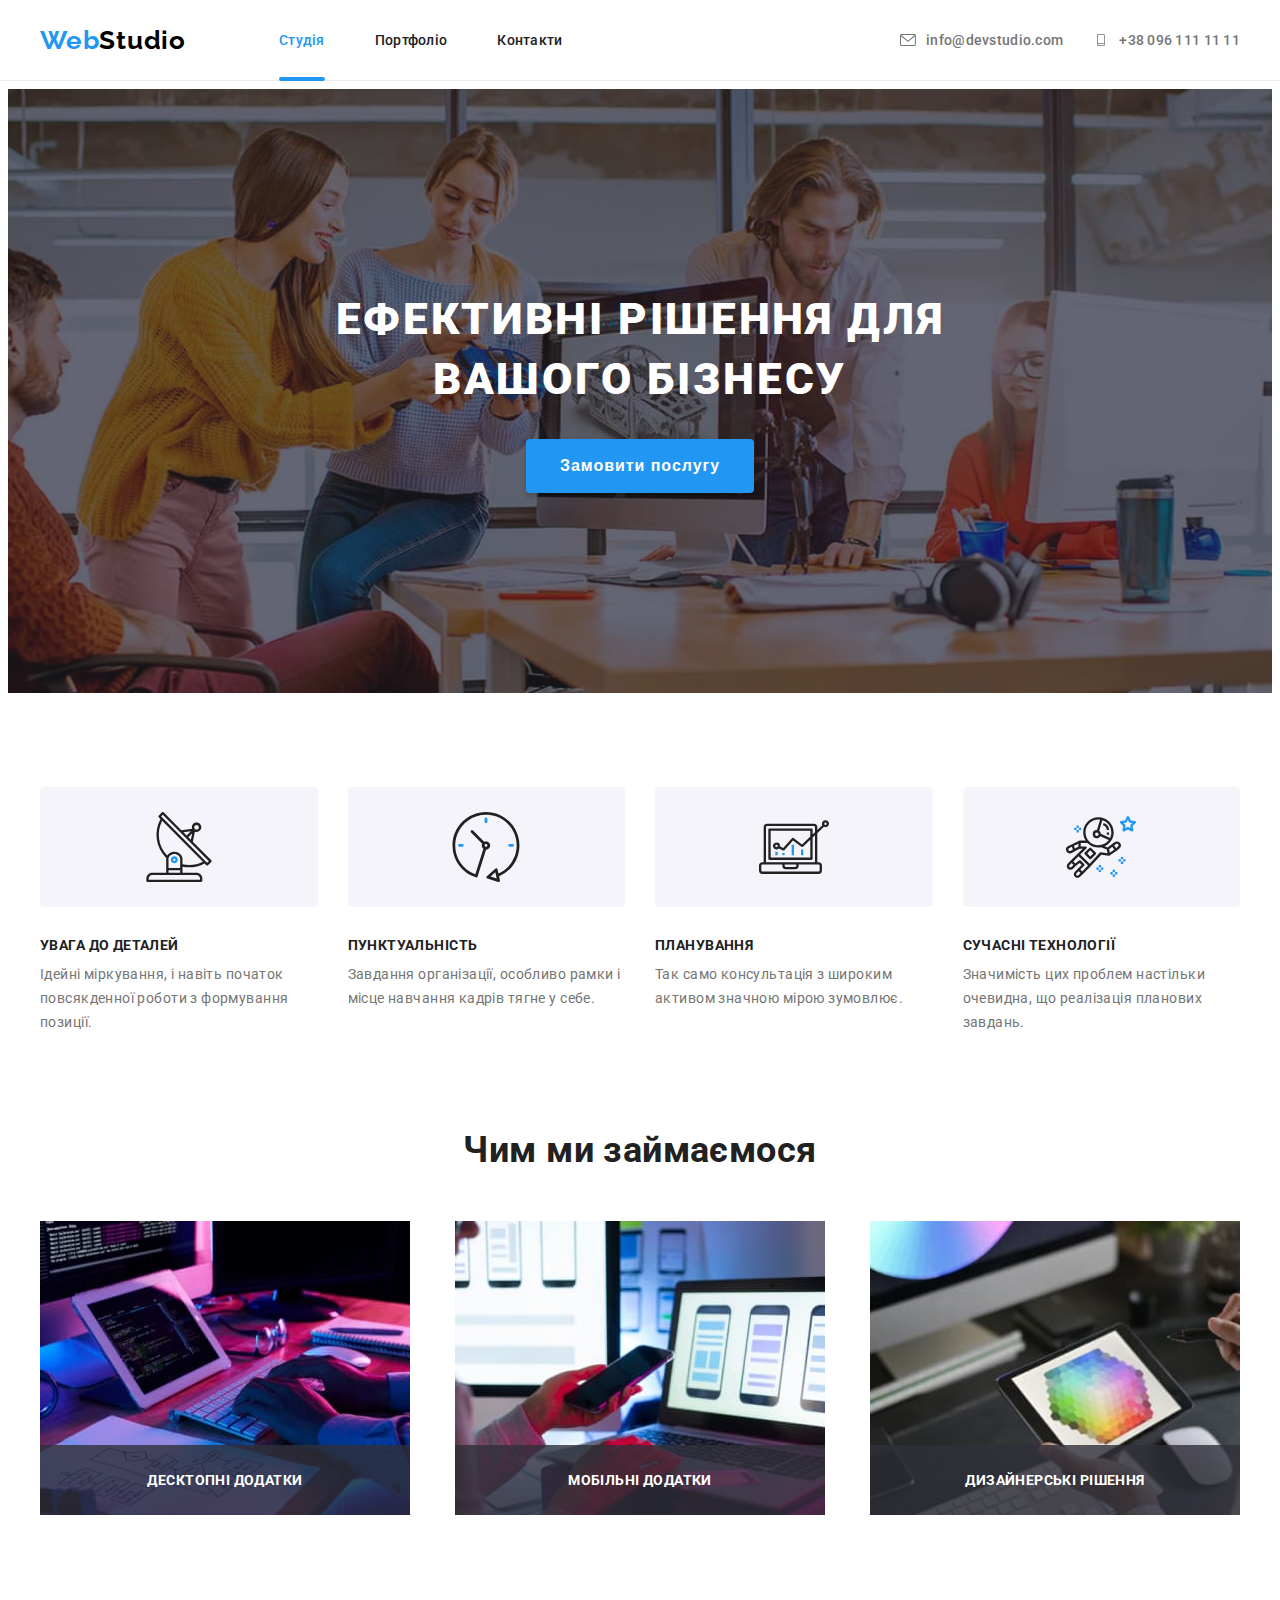
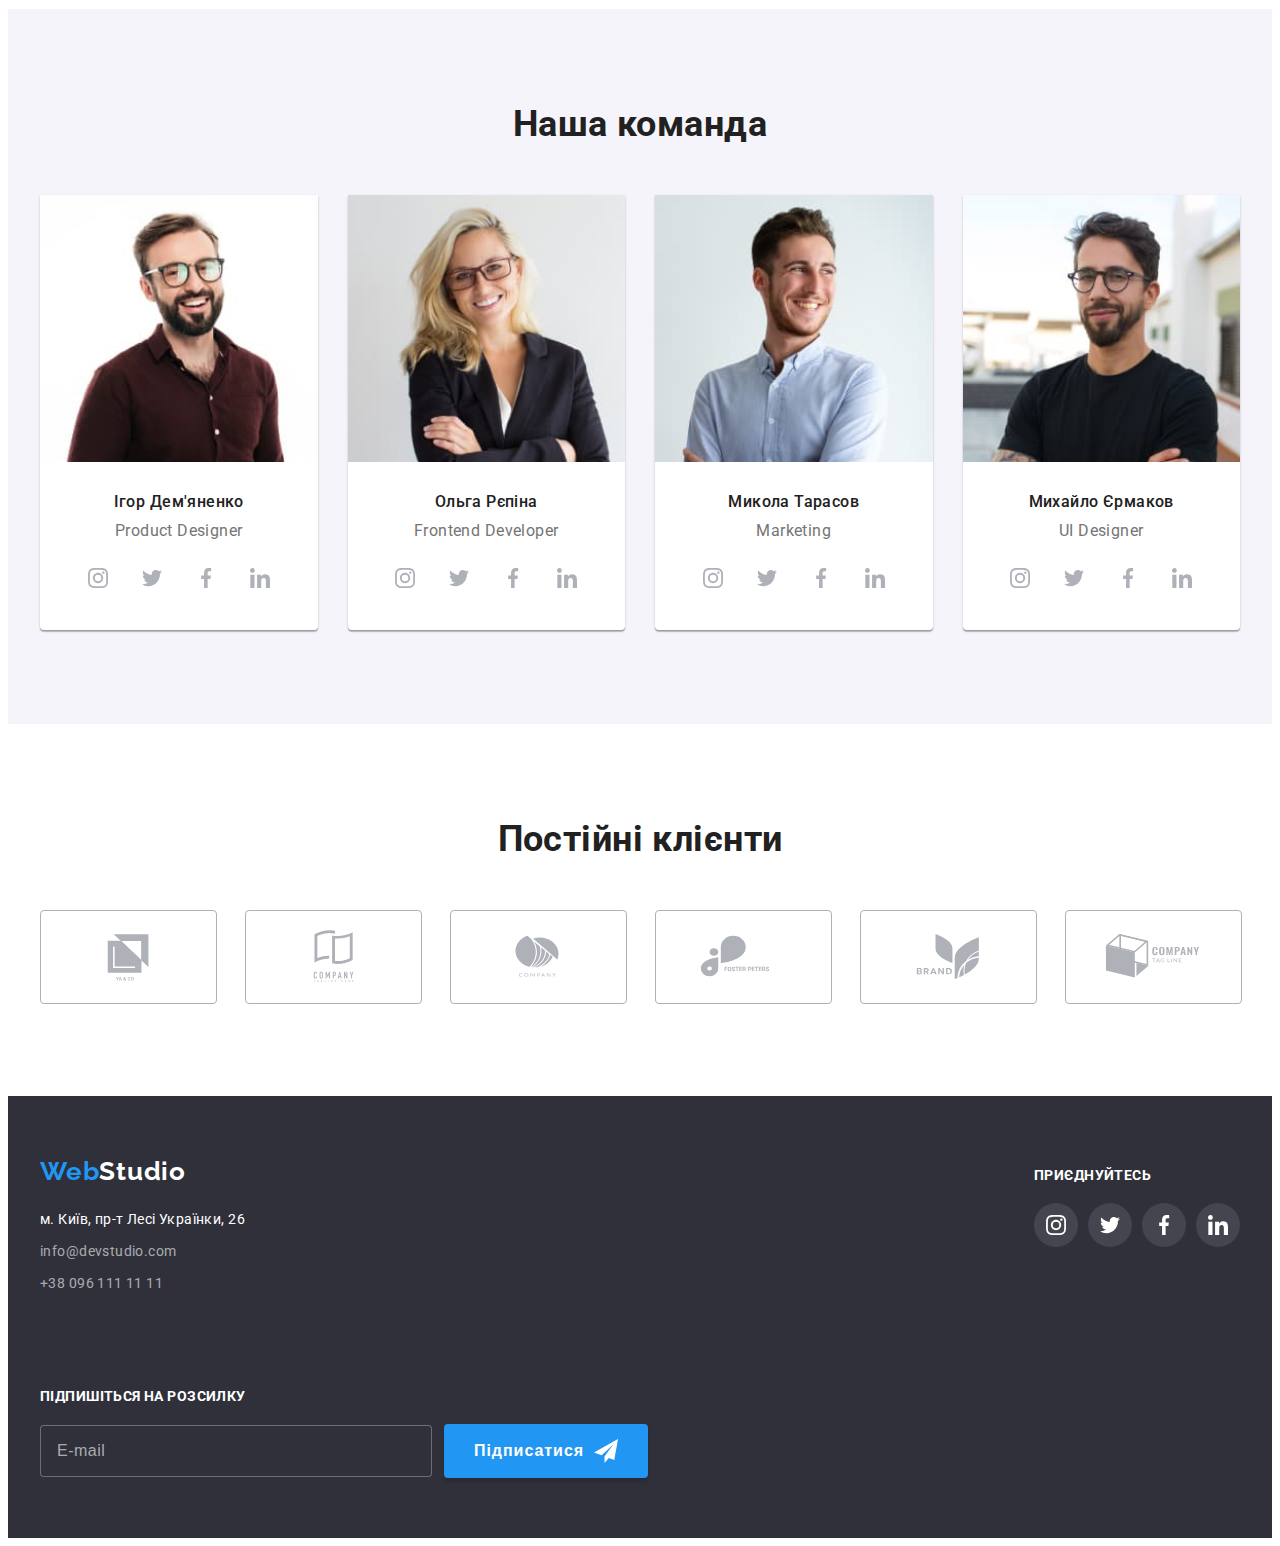
==== commit 85a32d33: "add js" ====
--- a/index.html
+++ b/index.html
@@ -108,9 +108,7 @@
     <section class="section hero">
       <div class="hero__overlay">
         <h1 class="hero__title">Ефективні рішення для вашого бізнесу</h1>
-        <button class="button hero__button" type="button" data-modal-open>
-          Замовити послугу
-        </button>
+        <button class="button hero__button" type="button" data-modal-open>Замовити послугу</button>
       </div>
     </section>
     <section class="section">
@@ -537,9 +535,9 @@
       </form>
     </div>
   </div>
-  <script src="./js/modal.js"></script>
-  <script src="./js/menu.js"></script>
-  <script src="./js/header.js"></script>
+  <script src="./Js/modal.js"></script>
+  <script src="./Js/menu.js"></script>
+  <script src="./Js/header.js"></script>
 </body>
 
 </html>--- a/css/main.min.css
+++ b/css/main.min.css
@@ -1 +1 @@
-:root{--examples-gap: 30px;--bg-gradient: linear-gradient( to bottom, rgba(47, 48, 58, 0.4), rgba(47, 48, 58, 0.4) );--white-color: #ffffff;--primary-background-color: var(--white-color);--primary-text-color: #757575;--title-text-color: #212121;--accent-color: #2196f3;--logo-dark-color: #000000;--footer-background-color: #2f303a;--secondary-background-color: #f5f4fa}.features-list__box,.header__container,.contacts__link,.navigation__menu{display:flex;align-items:center}.clients-list__link,.modal-close,.soc-list__link,.menu-close{display:flex;align-items:center;justify-content:center}p,h1,h2,h3,h4,h5,h6{margin:0}ul,ol{margin:0;padding-left:0;list-style:none}a{text-decoration:none}button{cursor:pointer}address{font-style:normal}img{display:block;max-width:100%;height:auto}.visually-hidden{position:absolute;white-space:nowrap;width:1px;height:1px;overflow:hidden;border:0;padding:0;clip:rect(0 0 0 0);-webkit-clip-path:inset(50%);clip-path:inset(50%);margin:-1px}body{font-family:"Roboto",sans-serif;font-size:14px;background-color:var(--primary-background-color);color:var(--primary-text-color)}.section{padding-top:60px;padding-bottom:60px;letter-spacing:.03em;line-height:1.71}@media screen and (min-width: 1200px){.section{padding-top:94px;padding-bottom:94px}}.section__title{margin-bottom:50px;font-size:36px;line-height:1.1666666667;text-align:center;color:var(--title-text-color)}.is-hidden{opacity:0;visibility:hidden;pointer-events:none}.no-scroll{overflow:hidden}.container{padding-left:15px;padding-right:15px;width:100%;margin-left:auto;margin-right:auto}@media screen and (min-width: 480px){.container{max-width:480px}}@media screen and (min-width: 768px){.container{max-width:768px}}@media screen and (min-width: 1200px){.container{max-width:1200px}}.link-main{font-weight:500;line-height:1.1428571429;letter-spacing:.02em;color:var(--title-text-color);transition:color 250ms cubic-bezier(0.4, 0, 0.2, 1)}.link-main:hover,.link-main:focus{color:var(--accent-color)}.navigation{display:none}@media screen and (min-width: 768px){.navigation{display:flex}}.navigation--header{margin-left:88px}@media screen and (min-width: 768px){.navigation--header{margin-left:93px}}.navigation__menu{gap:50px}.navigation__link{position:relative;display:inline-block;padding:32px 0}.navigation__link--current{color:var(--accent-color)}.navigation__link--current::after{content:"";position:absolute;bottom:-1px;height:4px;width:100%;display:block;background-color:var(--accent-color);border-radius:2px}.menu-open{width:40px;height:40px;border-color:rgba(0,0,0,0);background-color:rgba(0,0,0,0)}@media screen and (min-width: 768px){.menu-open{display:none}}.menu-open__icon{fill:currentColor}.menu-open:hover,.menu-open:focus{color:var(--accent-color)}.contacts{display:none;margin-left:auto}@media screen and (min-width: 768px){.contacts{display:flex;flex-direction:column;gap:10px}}@media screen and (min-width: 1200px){.contacts{flex-direction:row;align-items:center;gap:30px}}.contacts__link{gap:10px;color:var(--primary-text-color)}@media screen and (min-width: 1200px){.contacts__link{padding:32px 0}}.contacts__icon{fill:currentColor}.mob-menu{width:100vw;height:100vh;background-color:#fff;top:0;position:fixed;z-index:999;padding:48px 40px;font-weight:500;letter-spacing:.02em}.mob-menu-container{height:100%;display:flex;flex-direction:column;justify-content:space-between;overflow:auto}.mob-menu-list{display:flex;flex-direction:column;gap:16px}@media screen and (min-width: 480px){.mob-menu-list{gap:32px}}.mob-menu-link{font-size:26px;line-height:1.1923076923}@media screen and (min-width: 480px){.mob-menu-link{font-size:40px;line-height:1.175}}.menu-close{position:absolute;right:15px;top:10px;width:40px;height:40px;background-color:rgba(0,0,0,0);border-color:rgba(0,0,0,0);transition:color 250ms cubic-bezier(0.4, 0, 0.2, 1)}.menu-close-icon{fill:currentColor}.menu-close:hover,.menu-close:focus{color:var(--accent-color)}.mob-contacts-container{margin-top:16px}.mob-contacts{display:flex;flex-direction:column-reverse;gap:16px;margin-bottom:32px}@media screen and (min-width: 480px){.mob-contacts{gap:32px;margin-bottom:64px}}.mob-contacts-email{font-size:16px;line-height:1.1875;color:var(--primary-text-color)}@media screen and (min-width: 480px){.mob-contacts-email{font-size:24px;line-height:1.1666666667}}.mob-contacts-phone{font-size:22px;line-height:1.1818181818;color:var(--accent-color)}@media screen and (min-width: 480px){.mob-contacts-phone{font-size:34px;line-height:1.1764705882}}.mob-soc-list{display:flex;gap:10px}@media screen and (min-width: 480px){.mob-soc-list{gap:20px}}.mob-soc-item{position:relative}.mob-soc-item:not(:last-child)::after{position:absolute;top:0;right:-5px;content:"";width:1px;height:100%;background-color:rgba(33,33,33,.2)}@media screen and (min-width: 480px){.mob-soc-item:not(:last-child)::after{right:-10px}}@media screen and (min-width: 480px){.mob-soc-item:not(:last-child)::after{font-size:18px;line-height:1.2222222222}}.mob-soc-link{font-size:12px;line-height:1.25;position:relative;color:var(--accent-color)}.logo{font-family:"Raleway",sans-serif;font-weight:700;font-size:24px;line-height:1.1666666667;letter-spacing:.03em}@media screen and (min-width: 1200px){.logo{font-size:26px;line-height:1.1923076923}}.logo__accent{color:var(--accent-color)}.logo--dark{color:var(--logo-dark-color)}.logo--white{color:var(--white-color)}.button{font-weight:700;font-size:16px;line-height:1.875;letter-spacing:.06em;color:var(--white-color);background-color:var(--accent-color);border-color:rgba(0,0,0,0);border-radius:4px;box-shadow:0px 4px 4px rgba(0,0,0,.15);transition:background-color 250ms cubic-bezier(0.4, 0, 0.2, 1)}.button:hover,.button:focus{background-color:#188ce8}.soc-list{display:flex;justify-content:center;flex-wrap:wrap;gap:10px}.soc-list__item{width:44px;height:44px}.soc-list__link{width:100%;height:100%;border-radius:50%;color:#afb1b8;background-color:inherit;transition:color 250ms cubic-bezier(0.4, 0, 0.2, 1),background-color 250ms cubic-bezier(0.4, 0, 0.2, 1)}.soc-list__link:hover,.soc-list__link:focus{color:var(--white-color);background-color:var(--accent-color)}.soc-list__icon{fill:currentColor}.header{position:fixed;top:0;left:0;right:0;z-index:100;background-color:inherit;border-bottom:1px solid #ececec}.header__container{justify-content:space-between;min-height:60px}@media screen and (min-width: 768px){.header__container{min-height:80px}}.hero{padding-top:0;padding-bottom:0}.hero__overlay{max-width:480px;width:100%;margin-left:auto;margin-right:auto;padding-top:118px;padding-bottom:118px;background-color:#c4c4c4;background-image:var(--bg-gradient),url("../images/hero-mobile.jpg");background-repeat:no-repeat;background-position:center;background-size:cover}@media(min-device-pixel-ratio: 2),(-webkit-min-device-pixel-ratio: 2),(min-resolution: 192dpi),(min-resolution: 2dppx){.hero__overlay{background-image:var(--bg-gradient),url("../images/hero-mobile-2x.jpg")}}@media screen and (min-width: 768px){.hero__overlay{max-width:768px;background-image:var(--bg-gradient),url("../images/hero-tablet.jpg")}}@media screen and (min-width: 768px)and (min-device-pixel-ratio: 2),screen and (min-width: 768px)and (-webkit-min-device-pixel-ratio: 2),screen and (min-width: 768px)and (min-resolution: 192dpi),screen and (min-width: 768px)and (min-resolution: 2dppx){.hero__overlay{background-image:var(--bg-gradient),url("../images/hero-tablet-2x.jpg")}}@media screen and (min-width: 1200px){.hero__overlay{max-width:1600px;padding-top:200px;padding-bottom:200px;background-image:var(--bg-gradient),url("../images/hero.jpg")}}@media screen and (min-width: 1200px)and (min-device-pixel-ratio: 2),screen and (min-width: 1200px)and (-webkit-min-device-pixel-ratio: 2),screen and (min-width: 1200px)and (min-resolution: 192dpi),screen and (min-width: 1200px)and (min-resolution: 2dppx){.hero__overlay{background-image:var(--bg-gradient),url("../images/hero-2x.jpg")}}.hero__title{margin:0 auto 30px auto;max-width:100%;font-weight:900;font-size:18px;line-height:1.6111111111;letter-spacing:.06em;text-align:center;text-transform:uppercase;color:var(--white-color)}@media screen and (min-width: 480px){.hero__title{max-width:360px;font-weight:900;font-size:26px;line-height:1.6153846154;letter-spacing:.06em}}@media screen and (min-width: 1200px){.hero__title{max-width:696px;font-size:44px;line-height:1.3636363636}}.hero__button{display:block;margin:0 auto;padding:10px 24px}@media screen and (min-width: 1200px){.hero__button{padding:10px 32px}}.backdrop{position:fixed;top:0;z-index:999;width:100%;height:100%;background-color:rgba(0,0,0,.2);transition:opacity 250ms cubic-bezier(0.4, 0, 0.2, 1),visibility 250ms cubic-bezier(0.4, 0, 0.2, 1)}.modal{position:absolute;top:50%;left:50%;width:100%;min-height:609px;padding:40px;background-color:var(--white-color);border-radius:4px;box-shadow:0px 1px 3px rgba(0,0,0,.12),0px 1px 1px rgba(0,0,0,.14),0px 2px 1px rgba(0,0,0,.2);transform:translate(-50%, -50%) scaleX(1);transition:transform 250ms cubic-bezier(0.4, 0, 0.2, 1)}@media screen and (min-width: 480px){.modal{width:450px}}@media screen and (min-width: 1200px){.modal{width:528px;min-height:581px}}.modal-title{margin-bottom:12px;font-weight:700;font-size:20px;line-height:1.5;letter-spacing:.03em;text-align:center;color:var(--title-text-color)}.modal-field:not(:first-child){margin-top:10px}.modal-input{display:inline-block;width:100%;padding:12px 12px 12px 42px;font-size:inherit;line-height:1.1428571429;letter-spacing:.01em;border:1px solid rgba(33,33,33,.2);border-radius:4px;outline:rgba(0,0,0,0);transition:border-color 250ms cubic-bezier(0.4, 0, 0.2, 1)}@media screen and (min-width: 1200px){.modal-input{font-size:12px;line-height:1.1666666667}}.modal-input-label{display:inline-block;font-size:12px;line-height:1.1666666667;letter-spacing:.01em;margin-bottom:4px}.input-wrapper{position:relative}.modal-field-icon{position:absolute;left:12px;top:50%;transform:translateY(-50%);transition:fill 250ms cubic-bezier(0.4, 0, 0.2, 1)}.modal-textarea{resize:none;width:100%;height:120px;padding:12px 16px;line-height:1.1428571429;letter-spacing:.01em;border:1px solid rgba(33,33,33,.2);border-radius:4px;outline:rgba(0,0,0,0);transition:border-color 250ms cubic-bezier(0.4, 0, 0.2, 1)}@media screen and (min-width: 1200px){.modal-textarea{font-size:12px;line-height:1.1666666667}}.modal-textarea::-moz-placeholder{color:rgba(117,117,117,.5)}.modal-textarea:-ms-input-placeholder{color:rgba(117,117,117,.5)}.modal-textarea::placeholder{color:rgba(117,117,117,.5)}.modal-input:focus,.modal-textarea:focus{border-color:var(--accent-color)}.modal-input:focus+.modal-field-icon{fill:var(--accent-color)}.modal-checkbox-field{position:relative;display:flex;justify-content:flex-start;align-items:center;margin-top:20px}@media screen and (min-width: 1200px){.modal-checkbox-field{justify-content:center}}.modal-checkbox-custom{width:16px;height:15px;margin-right:8px;border:2px solid #2a2a2a;border-radius:2px}.modal-checkbox-icon{position:absolute;top:50%;transform:translateY(-50%);opacity:0;transition:opacity 250ms cubic-bezier(0.4, 0, 0.2, 1)}.checkbox-label{font-size:12px;line-height:1.1666666667;letter-spacing:.03em}@media screen and (min-width: 1200px){.checkbox-label{font-size:14px;line-height:1.7142857143}}.declaration-link{margin-left:6px;color:var(--accent-color);text-decoration:underline}.modal-checkbox:checked+.modal-checkbox-custom{border-color:rgba(0,0,0,0);background-color:var(--accent-color)}.modal-checkbox:checked+.modal-checkbox-custom>.modal-checkbox-icon{opacity:1}.modal-checkbox:focus+.modal-checkbox-custom{border-color:var(--accent-color)}.modal-form-submit{display:block;margin:30px auto 0 auto;padding:10px 52px}.backdrop.is-hidden .modal{transform:translate(-50%, -50%) scaleX(0)}.modal-close{position:absolute;right:8px;top:8px;width:30px;height:30px;background-color:rgba(0,0,0,0);border:1px solid rgba(0,0,0,.1);border-radius:50%;transition:color 250ms cubic-bezier(0.4, 0, 0.2, 1)}.modal-close-icon{fill:currentColor}.modal-close:hover,.modal-close:focus{color:var(--accent-color)}.features-list{display:flex;justify-content:center;flex-wrap:wrap;gap:30px}.features-list__item{width:100%}@media screen and (min-width: 768px){.features-list__item{width:calc((100% - 30px)/2)}}@media screen and (min-width: 1200px){.features-list__item{width:calc((100% - 90px)/4)}}.features-list__title{margin-bottom:10px;text-align:center;font-size:14px;line-height:1.1428571429;text-transform:uppercase;color:var(--title-text-color)}@media screen and (min-width: 768px){.features-list__title{text-align:start}}.features-list__box{width:100%;height:120px;margin-bottom:30px;justify-content:center;background-color:#f5f4fa;border-radius:4px}.todo{display:none;padding-top:0}@media screen and (min-width: 1200px){.todo{display:block}}.directions-list{display:flex;justify-content:space-between}.directions-list__item{min-width:370px}.directions-list__thumb{position:relative}.directions-list__label{position:absolute;width:100%;padding:27px 0;font-weight:700;font-size:14px;line-height:1.1428571429;text-align:center;text-transform:uppercase;color:var(--white-color);background-color:rgba(47,48,58,.8);transform:translateY(-100%)}.team{background-color:var(--secondary-background-color)}.people-list{display:flex;justify-content:center;flex-wrap:wrap;gap:30px;text-align:center}.people-list__item{width:100%;background-color:var(--primary-background-color);box-shadow:0px 1px 3px rgba(0,0,0,.12),0px 1px 1px rgba(0,0,0,.14),0px 2px 1px rgba(0,0,0,.2);border-radius:0px 0px 4px 4px}@media screen and (min-width: 768px){.people-list__item{width:calc((100% - 30px)/2)}}@media screen and (min-width: 1200px){.people-list__item{width:calc((100% - 90px)/4)}}.member-card{padding:30px 0}.member-card__name{font-weight:500;font-size:16px;line-height:1.1875;color:var(--title-text-color)}.member-card__position{margin-top:10px;font-size:16px;line-height:1.1875}.member-card__soc-list{margin-top:16px}.clients-list{display:flex;justify-content:center;flex-wrap:wrap;gap:30px}.clients-list__item{width:calc((100% - 30px)/2);height:92px}@media screen and (min-width: 768px){.clients-list__item{width:calc((100% - 60px)/3)}}@media screen and (min-width: 1200px){.clients-list__item{width:calc((100% - 150px)/6)}}.clients-list__link{width:100%;height:100%;color:#afb1b8;border:1px solid #afb1b8;border-radius:4px;transition:color 250ms cubic-bezier(0.4, 0, 0.2, 1),border-color 250ms cubic-bezier(0.4, 0, 0.2, 1)}.clients-list__link:hover,.clients-list__link:focus{border-color:var(--accent-color);color:var(--accent-color)}.clients-list__icon{fill:currentColor}.footer{padding:60px 0;letter-spacing:.03em;background-color:var(--footer-background-color)}.footer__container{display:flex;align-items:center;flex-direction:column;text-align:center;gap:60px}@media screen and (min-width: 768px){.footer__container{flex-direction:row;flex-wrap:wrap;align-items:baseline;justify-content:center;row-gap:60px;-moz-column-gap:165px;column-gap:165px}}@media screen and (min-width: 1200px){.footer__container{gap:93px;justify-content:space-between;text-align:start}}.footer__contacts{margin-top:20px;line-height:1.7142857143}.footer__contacts-item:not(:last-child){margin-bottom:8px}.footer__contacts-link{color:rgba(255,255,255,.6);transition:color 250ms cubic-bezier(0.4, 0, 0.2, 1)}.footer__contacts-link:hover,.footer__contacts-link:focus{color:var(--accent-color)}.footer__contacts-link--map{color:var(--white-color)}.box__title{margin-bottom:20px;font-weight:700;line-height:1.1428571429;text-transform:uppercase;color:var(--white-color)}.box__title--form-label{display:block}.soc-list__link--footer{color:var(--white-color);background-color:rgba(255,255,255,.1)}.form__wrapper{display:flex;flex-wrap:wrap;justify-content:center;align-items:center}@media screen and (min-width: 768px){.form__wrapper{flex-direction:column}}@media screen and (min-width: 1200px){.form__wrapper{flex-direction:row}}.form__input{padding:15px 16px;width:100%;font-size:16px;line-height:1.25;letter-spacing:.03em;color:var(--white-color);background-color:var(--footer-background-color);border:1px solid rgba(255,255,255,.3);border-radius:4px;outline:rgba(0,0,0,0);transition:border-color 250ms cubic-bezier(0.4, 0, 0.2, 1)}@media screen and (min-width: 768px){.form__input{width:450px}}@media screen and (min-width: 1200px){.form__input{width:358px}}.form__input::-moz-placeholder{color:rgba(255,255,255,.6)}.form__input:-ms-input-placeholder{color:rgba(255,255,255,.6)}.form__input::placeholder{color:rgba(255,255,255,.6)}.form__input:focus{border-color:var(--accent-color)}.form__button{display:flex;justify-content:center;align-items:center;gap:10px;margin-top:20px;padding:10px 28px}@media screen and (min-width: 1200px){.form__button{margin-top:0;margin-left:12px}}.form__button-icon{fill:currentColor}.filter{margin-bottom:40px;display:flex;flex-wrap:wrap;-moz-column-gap:8px;column-gap:8px;row-gap:15px}@media screen and (min-width: 768px){.filter{margin-bottom:30px;justify-content:center;gap:8px}}@media screen and (min-width: 1200px){.filter{margin-bottom:50px}}.filter__button{padding:6px 25px;font-weight:500;font-size:16px;line-height:1.625;letter-spacing:.03em;text-align:center;color:var(--title-text-color);background-color:var(--secondary-background-color);border-radius:4px;border-color:rgba(0,0,0,0);box-shadow:none;transition:color 250ms cubic-bezier(0.4, 0, 0.2, 1),background-color 250ms cubic-bezier(0.4, 0, 0.2, 1),box-shadow 250ms cubic-bezier(0.4, 0, 0.2, 1)}.filter__button:hover,.filter__button:focus{color:var(--white-color);background-color:var(--accent-color);box-shadow:0px 3px 1px rgba(0,0,0,.1),0px 1px 2px rgba(0,0,0,.08),0px 2px 2px rgba(0,0,0,.12)}.filter__button--active{color:var(--white-color);background-color:var(--accent-color);box-shadow:0px 3px 1px rgba(0,0,0,.1),0px 1px 2px rgba(0,0,0,.08),0px 2px 2px rgba(0,0,0,.12)}.portfolio-examples{display:flex;flex-wrap:wrap;gap:30px}.portfolio-examples__item{width:100%}@media screen and (min-width: 768px){.portfolio-examples__item{width:calc((100% - 30px)/2)}}@media screen and (min-width: 1200px){.portfolio-examples__item{width:calc((100% - 60px)/3)}}.portfolio-examples__link{display:flex;flex-direction:column;width:100%;height:100%;transition:box-shadow 250ms cubic-bezier(0.4, 0, 0.2, 1)}.portfolio-examples__link:hover,.portfolio-examples__link:focus{box-shadow:0px 1px 1px rgba(0,0,0,.12),0px 4px 4px rgba(0,0,0,.06),1px 4px 6px rgba(0,0,0,.16)}.portfolio-examples__thumb{position:relative;overflow:hidden}.portfolio-examples__card{flex-grow:1;padding:20px 24px;border-width:0 1px 1px 1px;border-style:solid;border-color:#eee}.portfolio-examples__title{font-size:18px;line-height:2;letter-spacing:.06em;color:var(--title-text-color)}.portfolio-examples__text{margin-top:4px;font-size:16px;line-height:1.875;color:var(--primary-text-color)}.portfolio-examples__description{position:absolute;top:0;padding:0;height:100%;font-size:18px;line-height:1.5555555556;color:var(--white-color);background-color:rgba(33,150,243,.9);transform:translateY(100%);transition:transform 250ms cubic-bezier(0.4, 0, 0.2, 1);overflow:visible}@media screen and (min-width: 480px){.portfolio-examples__description{padding:77px 24px}}@media screen and (min-width: 768px){.portfolio-examples__description{padding:49px 24px 77px 24px}}@media screen and (min-width: 1200px){.portfolio-examples__description{padding:63px 24px}}.portfolio-examples__link:hover .portfolio-examples__description,.portfolio-examples__link:focus .portfolio-examples__description{transform:translateY(0)}/*# sourceMappingURL=main.min.css.map */+:root{--examples-gap: 30px;--bg-gradient: linear-gradient( to bottom, rgba(47, 48, 58, 0.4), rgba(47, 48, 58, 0.4) );--white-color: #ffffff;--primary-background-color: var(--white-color);--primary-text-color: #757575;--title-text-color: #212121;--accent-color: #2196f3;--logo-dark-color: #000000;--footer-background-color: #2f303a;--secondary-background-color: #f5f4fa}.features-list__box,.header__container,.contacts__link,.navigation__menu{display:flex;align-items:center}.clients-list__link,.modal-close,.soc-list__link,.menu-close{display:flex;align-items:center;justify-content:center}p,h1,h2,h3,h4,h5,h6{margin:0}ul,ol{margin:0;padding-left:0;list-style:none}a{text-decoration:none}button{cursor:pointer}address{font-style:normal}img{display:block;max-width:100%;height:auto}.visually-hidden{position:absolute;white-space:nowrap;width:1px;height:1px;overflow:hidden;border:0;padding:0;clip:rect(0 0 0 0);-webkit-clip-path:inset(50%);clip-path:inset(50%);margin:-1px}body{font-family:"Roboto",sans-serif;font-size:14px;background-color:var(--primary-background-color);color:var(--primary-text-color)}.section{padding-top:60px;padding-bottom:60px;letter-spacing:.03em;line-height:1.71}@media screen and (min-width: 1200px){.section{padding-top:94px;padding-bottom:94px}}.section__title{margin-bottom:50px;font-size:36px;line-height:1.1666666667;text-align:center;color:var(--title-text-color)}.is-hidden{opacity:0;visibility:hidden;pointer-events:none}.no-scroll{overflow:hidden}.container{padding-left:15px;padding-right:15px;width:100%;margin-left:auto;margin-right:auto}@media screen and (min-width: 480px){.container{max-width:480px}}@media screen and (min-width: 768px){.container{max-width:768px}}@media screen and (min-width: 1200px){.container{max-width:1200px}}.link-main{font-weight:500;line-height:1.1428571429;letter-spacing:.02em;color:var(--title-text-color);transition:color 250ms cubic-bezier(0.4, 0, 0.2, 1)}.link-main:hover,.link-main:focus{color:var(--accent-color)}.navigation{display:none}@media screen and (min-width: 768px){.navigation{display:flex}}.navigation--header{margin-left:88px}@media screen and (min-width: 768px){.navigation--header{margin-left:93px}}.navigation__menu{gap:50px}.navigation__link{position:relative;display:inline-block;padding:32px 0}.navigation__link--current{color:var(--accent-color)}.navigation__link--current::after{content:"";position:absolute;bottom:-1px;height:4px;width:100%;display:block;background-color:var(--accent-color);border-radius:2px}.menu-open{width:40px;height:40px;border-color:rgba(0,0,0,0);background-color:rgba(0,0,0,0)}@media screen and (min-width: 768px){.menu-open{display:none}}.menu-open__icon{fill:currentColor}.menu-open:hover,.menu-open:focus{color:var(--accent-color)}.contacts{display:none;margin-left:auto}@media screen and (min-width: 768px){.contacts{display:flex;flex-direction:column;gap:10px}}@media screen and (min-width: 1200px){.contacts{flex-direction:row;align-items:center;gap:30px}}.contacts__link{gap:10px;color:var(--primary-text-color)}@media screen and (min-width: 1200px){.contacts__link{padding:32px 0}}.contacts__icon{fill:currentColor}.mob-menu{width:100vw;height:100vh;background-color:#fff;top:0;position:fixed;z-index:999;padding:48px 40px;font-weight:500;letter-spacing:.02em}.mob-menu-container{height:100%;display:flex;flex-direction:column;justify-content:space-between;overflow:auto}.mob-menu-list{display:flex;flex-direction:column;gap:16px}@media screen and (min-width: 480px){.mob-menu-list{gap:32px}}.mob-menu-link{font-size:26px;line-height:1.1923076923}@media screen and (min-width: 480px){.mob-menu-link{font-size:40px;line-height:1.175}}.menu-close{position:absolute;right:15px;top:10px;width:40px;height:40px;background-color:rgba(0,0,0,0);border-color:rgba(0,0,0,0);transition:color 250ms cubic-bezier(0.4, 0, 0.2, 1)}.menu-close-icon{fill:currentColor}.menu-close:hover,.menu-close:focus{color:var(--accent-color)}.mob-contacts-container{margin-top:16px}.mob-contacts{display:flex;flex-direction:column-reverse;gap:16px;margin-bottom:32px}@media screen and (min-width: 480px){.mob-contacts{gap:32px;margin-bottom:64px}}.mob-contacts-email{font-size:16px;line-height:1.1875;color:var(--primary-text-color)}@media screen and (min-width: 480px){.mob-contacts-email{font-size:24px;line-height:1.1666666667}}.mob-contacts-phone{font-size:22px;line-height:1.1818181818;color:var(--accent-color)}@media screen and (min-width: 480px){.mob-contacts-phone{font-size:34px;line-height:1.1764705882}}.mob-soc-list{display:flex;gap:10px}@media screen and (min-width: 480px){.mob-soc-list{gap:20px}}.mob-soc-item{position:relative}.mob-soc-item:not(:last-child)::after{position:absolute;top:0;right:-5px;content:"";width:1px;height:100%;background-color:rgba(33,33,33,.2)}@media screen and (min-width: 480px){.mob-soc-item:not(:last-child)::after{right:-10px}}@media screen and (min-width: 480px){.mob-soc-item:not(:last-child)::after{font-size:18px;line-height:1.2222222222}}.mob-soc-link{font-size:12px;line-height:1.25;position:relative;color:var(--accent-color)}.logo{font-family:"Raleway",sans-serif;font-weight:700;font-size:24px;line-height:1.1666666667;letter-spacing:.03em}@media screen and (min-width: 1200px){.logo{font-size:26px;line-height:1.1923076923}}.logo__accent{color:var(--accent-color)}.logo--dark{color:var(--logo-dark-color)}.logo--white{color:var(--white-color)}.button{font-weight:700;font-size:16px;line-height:1.875;letter-spacing:.06em;color:var(--white-color);background-color:var(--accent-color);border-color:rgba(0,0,0,0);border-radius:4px;box-shadow:0px 4px 4px rgba(0,0,0,.15);transition:background-color 250ms cubic-bezier(0.4, 0, 0.2, 1)}.button:hover,.button:focus{background-color:#188ce8}.soc-list{display:flex;justify-content:center;flex-wrap:wrap;gap:10px}.soc-list__item{width:44px;height:44px}.soc-list__link{width:100%;height:100%;border-radius:50%;color:#afb1b8;background-color:inherit;transition:color 250ms cubic-bezier(0.4, 0, 0.2, 1),background-color 250ms cubic-bezier(0.4, 0, 0.2, 1)}.soc-list__link:hover,.soc-list__link:focus{color:var(--white-color);background-color:var(--accent-color)}.soc-list__icon{fill:currentColor}.header{position:fixed;top:0;left:0;right:0;z-index:100;background-color:inherit;border-bottom:1px solid #ececec}.header__container{justify-content:space-between;min-height:60px}@media screen and (min-width: 768px){.header__container{min-height:80px}}.hero{padding-top:0;padding-bottom:0}.hero__overlay{max-width:480px;width:100%;margin-left:auto;margin-right:auto;padding-top:118px;padding-bottom:118px;background-color:#c4c4c4;background-image:var(--bg-gradient),url("../images/hero-mobile.jpg");background-repeat:no-repeat;background-position:center;background-size:cover}@media(min-device-pixel-ratio: 2),(-webkit-min-device-pixel-ratio: 2),(min-resolution: 192dpi),(min-resolution: 2dppx){.hero__overlay{background-image:var(--bg-gradient),url("../images/hero-mobile-2x.jpg")}}@media screen and (min-width: 768px){.hero__overlay{max-width:768px;background-image:var(--bg-gradient),url("../images/hero-tablet.jpg")}}@media screen and (min-width: 768px)and (min-device-pixel-ratio: 2),screen and (min-width: 768px)and (-webkit-min-device-pixel-ratio: 2),screen and (min-width: 768px)and (min-resolution: 192dpi),screen and (min-width: 768px)and (min-resolution: 2dppx){.hero__overlay{background-image:var(--bg-gradient),url("../images/hero-tablet-2x.jpg")}}@media screen and (min-width: 1200px){.hero__overlay{max-width:1600px;padding-top:200px;padding-bottom:200px;background-image:var(--bg-gradient),url("../images/hero.jpg")}}@media screen and (min-width: 1200px)and (min-device-pixel-ratio: 2),screen and (min-width: 1200px)and (-webkit-min-device-pixel-ratio: 2),screen and (min-width: 1200px)and (min-resolution: 192dpi),screen and (min-width: 1200px)and (min-resolution: 2dppx){.hero__overlay{background-image:var(--bg-gradient),url("../images/hero-2x.jpg")}}.hero__title{margin:0 auto 30px auto;max-width:100%;font-weight:900;font-size:18px;line-height:1.6111111111;letter-spacing:.06em;text-align:center;text-transform:uppercase;color:var(--white-color)}@media screen and (min-width: 480px){.hero__title{max-width:360px;font-weight:900;font-size:26px;line-height:1.6153846154;letter-spacing:.06em}}@media screen and (min-width: 1200px){.hero__title{max-width:696px;font-size:44px;line-height:1.3636363636}}.hero__button{display:block;margin:0 auto;padding:10px 24px}@media screen and (min-width: 1200px){.hero__button{padding:10px 32px}}.backdrop{position:fixed;top:0;z-index:999;width:100%;height:100%;background-color:rgba(0,0,0,.2);transition:opacity 250ms cubic-bezier(0.4, 0, 0.2, 1),visibility 250ms cubic-bezier(0.4, 0, 0.2, 1)}.modal{position:absolute;top:50%;left:50%;width:100%;min-height:609px;padding:40px;background-color:var(--white-color);border-radius:4px;box-shadow:0px 1px 3px rgba(0,0,0,.12),0px 1px 1px rgba(0,0,0,.14),0px 2px 1px rgba(0,0,0,.2);transform:translate(-50%, -50%) scaleX(1);transition:transform 250ms cubic-bezier(0.4, 0, 0.2, 1)}@media screen and (min-width: 480px){.modal{width:450px}}@media screen and (min-width: 1200px){.modal{width:528px;min-height:581px}}.modal-title{margin-bottom:12px;font-weight:700;font-size:20px;line-height:1.5;letter-spacing:.03em;text-align:center;color:var(--title-text-color)}.modal-field:not(:first-child){margin-top:10px}.modal-input{display:inline-block;width:100%;padding:12px 12px 12px 42px;font-size:inherit;line-height:1.1428571429;letter-spacing:.01em;border:1px solid rgba(33,33,33,.2);border-radius:4px;outline:rgba(0,0,0,0);transition:border-color 250ms cubic-bezier(0.4, 0, 0.2, 1)}@media screen and (min-width: 1200px){.modal-input{font-size:12px;line-height:1.1666666667}}.modal-input-label{display:inline-block;font-size:12px;line-height:1.1666666667;letter-spacing:.01em;margin-bottom:4px}.input-wrapper{position:relative}.modal-field-icon{position:absolute;left:12px;top:50%;transform:translateY(-50%);transition:fill 250ms cubic-bezier(0.4, 0, 0.2, 1)}.modal-textarea{resize:none;width:100%;height:120px;padding:12px 16px;line-height:1.1428571429;letter-spacing:.01em;border:1px solid rgba(33,33,33,.2);border-radius:4px;outline:rgba(0,0,0,0);transition:border-color 250ms cubic-bezier(0.4, 0, 0.2, 1)}@media screen and (min-width: 1200px){.modal-textarea{font-size:12px;line-height:1.1666666667}}.modal-textarea::-moz-placeholder{color:rgba(117,117,117,.5)}.modal-textarea:-ms-input-placeholder{color:rgba(117,117,117,.5)}.modal-textarea::placeholder{color:rgba(117,117,117,.5)}.modal-input:focus,.modal-textarea:focus{border-color:var(--accent-color)}.modal-input:focus+.modal-field-icon{fill:var(--accent-color)}.modal-checkbox-field{position:relative;display:flex;justify-content:flex-start;align-items:center;margin-top:20px}@media screen and (min-width: 1200px){.modal-checkbox-field{justify-content:center}}.modal-checkbox-custom{width:15px;height:15px;margin-right:10px;border:2px solid #2a2a2a;border-radius:4px}.modal-checkbox-icon{position:absolute;top:50%;transform:translateY(-50%);opacity:0;transition:opacity 250ms cubic-bezier(0.4, 0, 0.2, 1)}.checkbox-label{font-size:12px;line-height:1.1666666667;letter-spacing:.03em}@media screen and (min-width: 1200px){.checkbox-label{font-size:14px;line-height:1.7142857143}}.declaration-link{margin-left:6px;color:var(--accent-color);text-decoration:underline}.modal-checkbox:checked+.modal-checkbox-custom{border-color:rgba(0,0,0,0);background-color:var(--accent-color)}.modal-checkbox:checked+.modal-checkbox-custom>.modal-checkbox-icon{opacity:1}.modal-checkbox:focus+.modal-checkbox-custom{border-color:var(--accent-color)}.modal-form-submit{display:block;margin:30px auto 0 auto;padding:10px 52px}.backdrop.is-hidden .modal{transform:translate(-50%, -50%) scaleX(0)}.modal-close{position:absolute;right:8px;top:8px;width:30px;height:30px;background-color:rgba(0,0,0,0);border:1px solid rgba(0,0,0,.1);border-radius:50%;transition:color 250ms cubic-bezier(0.4, 0, 0.2, 1)}.modal-close-icon{fill:currentColor}.modal-close:hover,.modal-close:focus{color:var(--accent-color)}.features-list{display:flex;justify-content:center;flex-wrap:wrap;gap:30px}.features-list__item{width:100%}@media screen and (min-width: 768px){.features-list__item{width:calc((100% - 30px)/2)}}@media screen and (min-width: 1200px){.features-list__item{width:calc((100% - 90px)/4)}}.features-list__title{margin-bottom:10px;text-align:center;font-size:14px;line-height:1.1428571429;text-transform:uppercase;color:var(--title-text-color)}@media screen and (min-width: 768px){.features-list__title{text-align:start}}.features-list__box{width:100%;height:120px;margin-bottom:30px;justify-content:center;background-color:#f5f4fa;border-radius:4px}.todo{display:none;padding-top:0}@media screen and (min-width: 1200px){.todo{display:block}}.directions-list{display:flex;justify-content:space-between}.directions-list__item{min-width:370px}.directions-list__thumb{position:relative}.directions-list__label{position:absolute;width:100%;padding:27px 0;font-weight:700;font-size:14px;line-height:1.1428571429;text-align:center;text-transform:uppercase;color:var(--white-color);background-color:rgba(47,48,58,.8);transform:translateY(-100%)}.team{background-color:var(--secondary-background-color)}.people-list{display:flex;justify-content:center;flex-wrap:wrap;gap:30px;text-align:center}.people-list__item{width:100%;background-color:var(--primary-background-color);box-shadow:0px 1px 3px rgba(0,0,0,.12),0px 1px 1px rgba(0,0,0,.14),0px 2px 1px rgba(0,0,0,.2);border-radius:0px 0px 4px 4px}@media screen and (min-width: 768px){.people-list__item{width:calc((100% - 30px)/2)}}@media screen and (min-width: 1200px){.people-list__item{width:calc((100% - 90px)/4)}}.member-card{padding:30px 0}.member-card__name{font-weight:500;font-size:16px;line-height:1.1875;color:var(--title-text-color)}.member-card__position{margin-top:10px;font-size:16px;line-height:1.1875}.member-card__soc-list{margin-top:16px}.clients-list{display:flex;justify-content:center;flex-wrap:wrap;gap:30px}.clients-list__item{width:calc((100% - 30px)/2);height:92px}@media screen and (min-width: 768px){.clients-list__item{width:calc((100% - 60px)/3)}}@media screen and (min-width: 1200px){.clients-list__item{width:calc((100% - 150px)/6)}}.clients-list__link{width:100%;height:100%;color:#afb1b8;border:1px solid #afb1b8;border-radius:4px;transition:color 250ms cubic-bezier(0.4, 0, 0.2, 1),border-color 250ms cubic-bezier(0.4, 0, 0.2, 1)}.clients-list__link:hover,.clients-list__link:focus{border-color:var(--accent-color);color:var(--accent-color)}.clients-list__icon{fill:currentColor}.footer{padding:60px 0;letter-spacing:.03em;background-color:var(--footer-background-color)}.footer__container{display:flex;align-items:center;flex-direction:column;text-align:center;gap:60px}@media screen and (min-width: 768px){.footer__container{flex-direction:row;flex-wrap:wrap;align-items:baseline;justify-content:center;row-gap:60px;-moz-column-gap:165px;column-gap:165px}}@media screen and (min-width: 1200px){.footer__container{gap:93px;justify-content:space-between;text-align:start}}.footer__contacts{margin-top:20px;line-height:1.7142857143}.footer__contacts-item:not(:last-child){margin-bottom:8px}.footer__contacts-link{color:rgba(255,255,255,.6);transition:color 250ms cubic-bezier(0.4, 0, 0.2, 1)}.footer__contacts-link:hover,.footer__contacts-link:focus{color:var(--accent-color)}.footer__contacts-link--map{color:var(--white-color)}.box__title{margin-bottom:20px;font-weight:700;line-height:1.1428571429;text-transform:uppercase;color:var(--white-color)}.box__title--form-label{display:block}.soc-list__link--footer{color:var(--white-color);background-color:rgba(255,255,255,.1)}.form__wrapper{display:flex;flex-wrap:wrap;justify-content:center;align-items:center}@media screen and (min-width: 768px){.form__wrapper{flex-direction:column}}@media screen and (min-width: 1200px){.form__wrapper{flex-direction:row}}.form__input{padding:15px 16px;width:100%;font-size:16px;line-height:1.25;letter-spacing:.03em;color:var(--white-color);background-color:var(--footer-background-color);border:1px solid rgba(255,255,255,.3);border-radius:4px;outline:rgba(0,0,0,0);transition:border-color 250ms cubic-bezier(0.4, 0, 0.2, 1)}@media screen and (min-width: 768px){.form__input{width:450px}}@media screen and (min-width: 1200px){.form__input{width:358px}}.form__input::-moz-placeholder{color:rgba(255,255,255,.6)}.form__input:-ms-input-placeholder{color:rgba(255,255,255,.6)}.form__input::placeholder{color:rgba(255,255,255,.6)}.form__input:focus{border-color:var(--accent-color)}.form__button{display:flex;justify-content:center;align-items:center;gap:10px;margin-top:20px;padding:10px 28px}@media screen and (min-width: 1200px){.form__button{margin-top:0;margin-left:12px}}.form__button-icon{fill:currentColor}.filter{margin-bottom:40px;display:flex;flex-wrap:wrap;-moz-column-gap:8px;column-gap:8px;row-gap:15px}@media screen and (min-width: 768px){.filter{margin-bottom:30px;justify-content:center;gap:8px}}@media screen and (min-width: 1200px){.filter{margin-bottom:50px}}.filter__button{padding:6px 25px;font-weight:500;font-size:16px;line-height:1.625;letter-spacing:.03em;text-align:center;color:var(--title-text-color);background-color:var(--secondary-background-color);border-radius:4px;border-color:rgba(0,0,0,0);box-shadow:none;transition:color 250ms cubic-bezier(0.4, 0, 0.2, 1),background-color 250ms cubic-bezier(0.4, 0, 0.2, 1),box-shadow 250ms cubic-bezier(0.4, 0, 0.2, 1)}.filter__button:hover,.filter__button:focus{color:var(--white-color);background-color:var(--accent-color);box-shadow:0px 3px 1px rgba(0,0,0,.1),0px 1px 2px rgba(0,0,0,.08),0px 2px 2px rgba(0,0,0,.12)}.filter__button--active{color:var(--white-color);background-color:var(--accent-color);box-shadow:0px 3px 1px rgba(0,0,0,.1),0px 1px 2px rgba(0,0,0,.08),0px 2px 2px rgba(0,0,0,.12)}.portfolio-examples{display:flex;flex-wrap:wrap;gap:30px}.portfolio-examples__item{width:100%}@media screen and (min-width: 768px){.portfolio-examples__item{width:calc((100% - 30px)/2)}}@media screen and (min-width: 1200px){.portfolio-examples__item{width:calc((100% - 60px)/3)}}.portfolio-examples__link{display:flex;flex-direction:column;width:100%;height:100%;transition:box-shadow 250ms cubic-bezier(0.4, 0, 0.2, 1)}.portfolio-examples__link:hover,.portfolio-examples__link:focus{box-shadow:0px 1px 1px rgba(0,0,0,.12),0px 4px 4px rgba(0,0,0,.06),1px 4px 6px rgba(0,0,0,.16)}.portfolio-examples__thumb{position:relative;overflow:hidden}.portfolio-examples__card{flex-grow:1;padding:20px 24px;border-width:0 1px 1px 1px;border-style:solid;border-color:#eee}.portfolio-examples__title{font-size:18px;line-height:2;letter-spacing:.06em;color:var(--title-text-color)}.portfolio-examples__text{margin-top:4px;font-size:16px;line-height:1.875;color:var(--primary-text-color)}.portfolio-examples__description{position:absolute;top:0;padding:0;height:100%;font-size:18px;line-height:1.5555555556;color:var(--white-color);background-color:rgba(33,150,243,.9);transform:translateY(100%);transition:transform 250ms cubic-bezier(0.4, 0, 0.2, 1);overflow:visible}@media screen and (min-width: 480px){.portfolio-examples__description{padding:77px 24px}}@media screen and (min-width: 768px){.portfolio-examples__description{padding:49px 24px 77px 24px}}@media screen and (min-width: 1200px){.portfolio-examples__description{padding:63px 24px}}.portfolio-examples__link:hover .portfolio-examples__description,.portfolio-examples__link:focus .portfolio-examples__description{transform:translateY(0)}/*# sourceMappingURL=main.min.css.map */